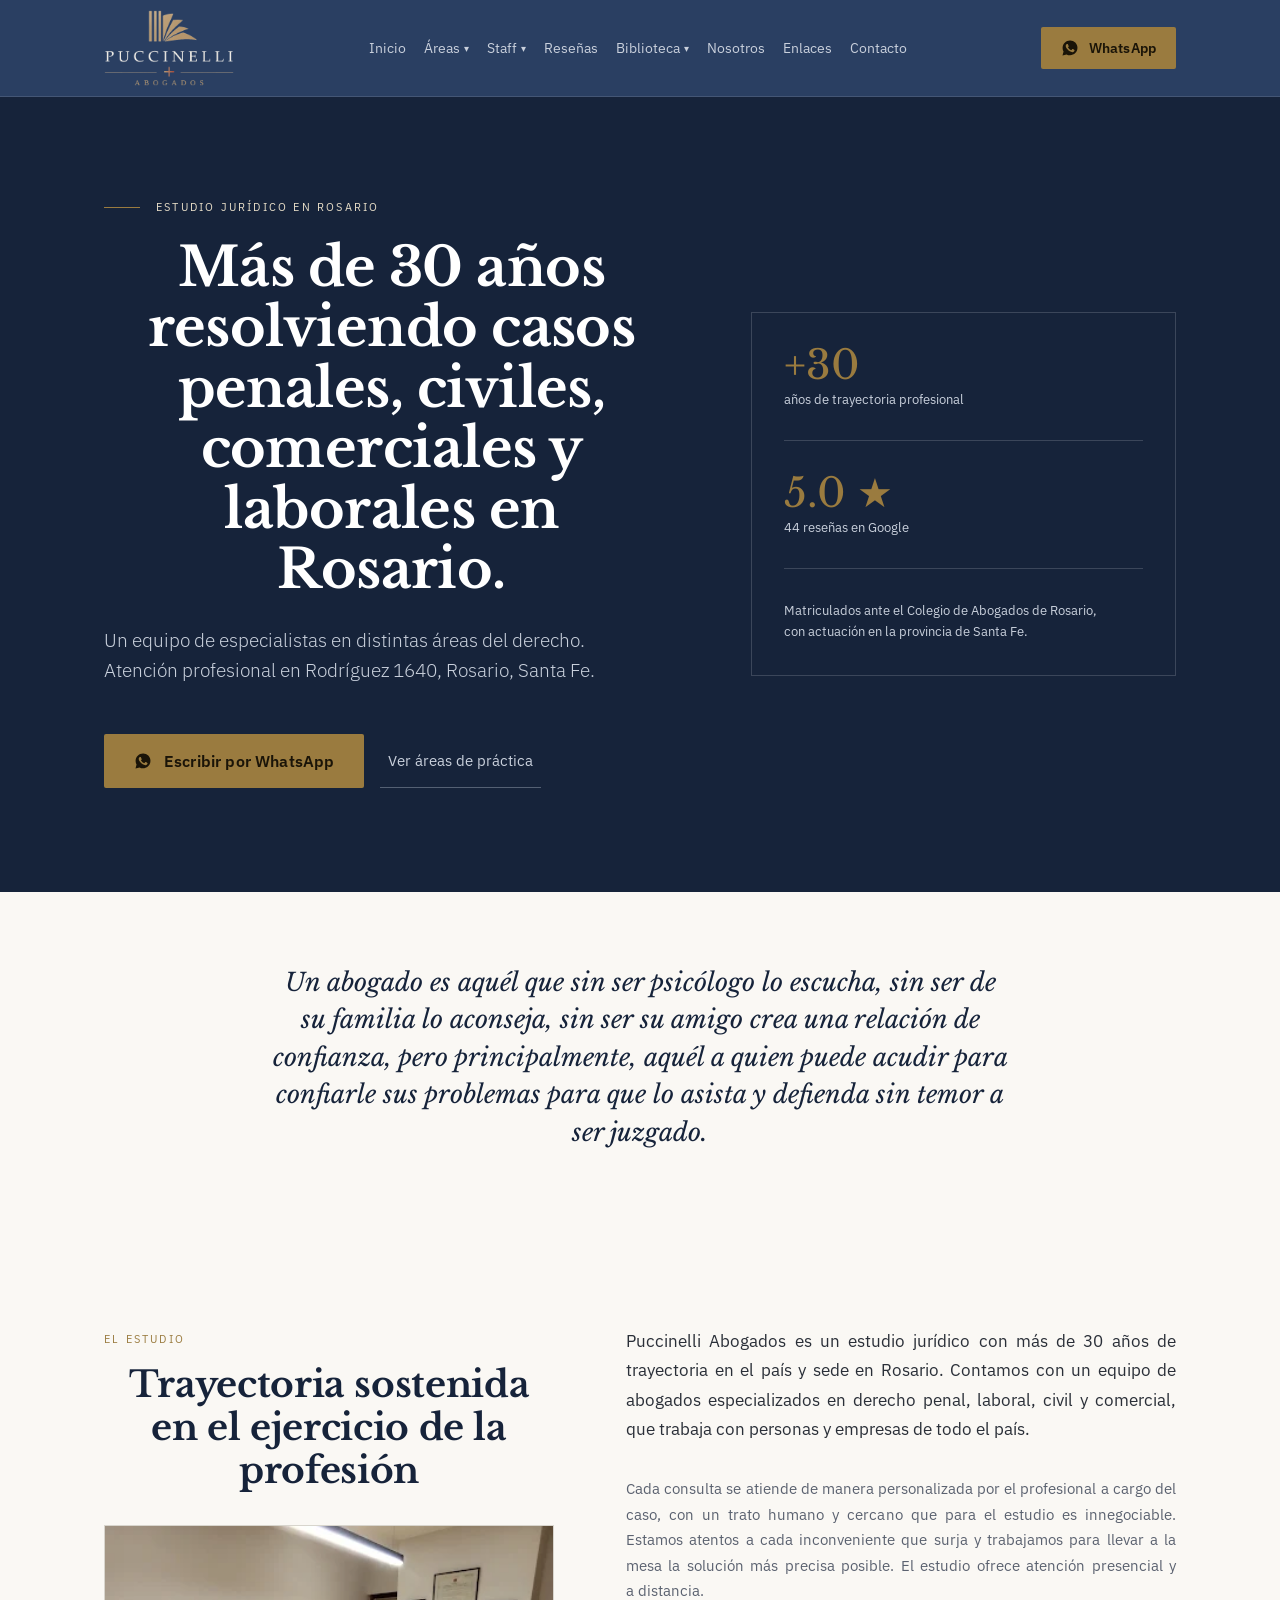
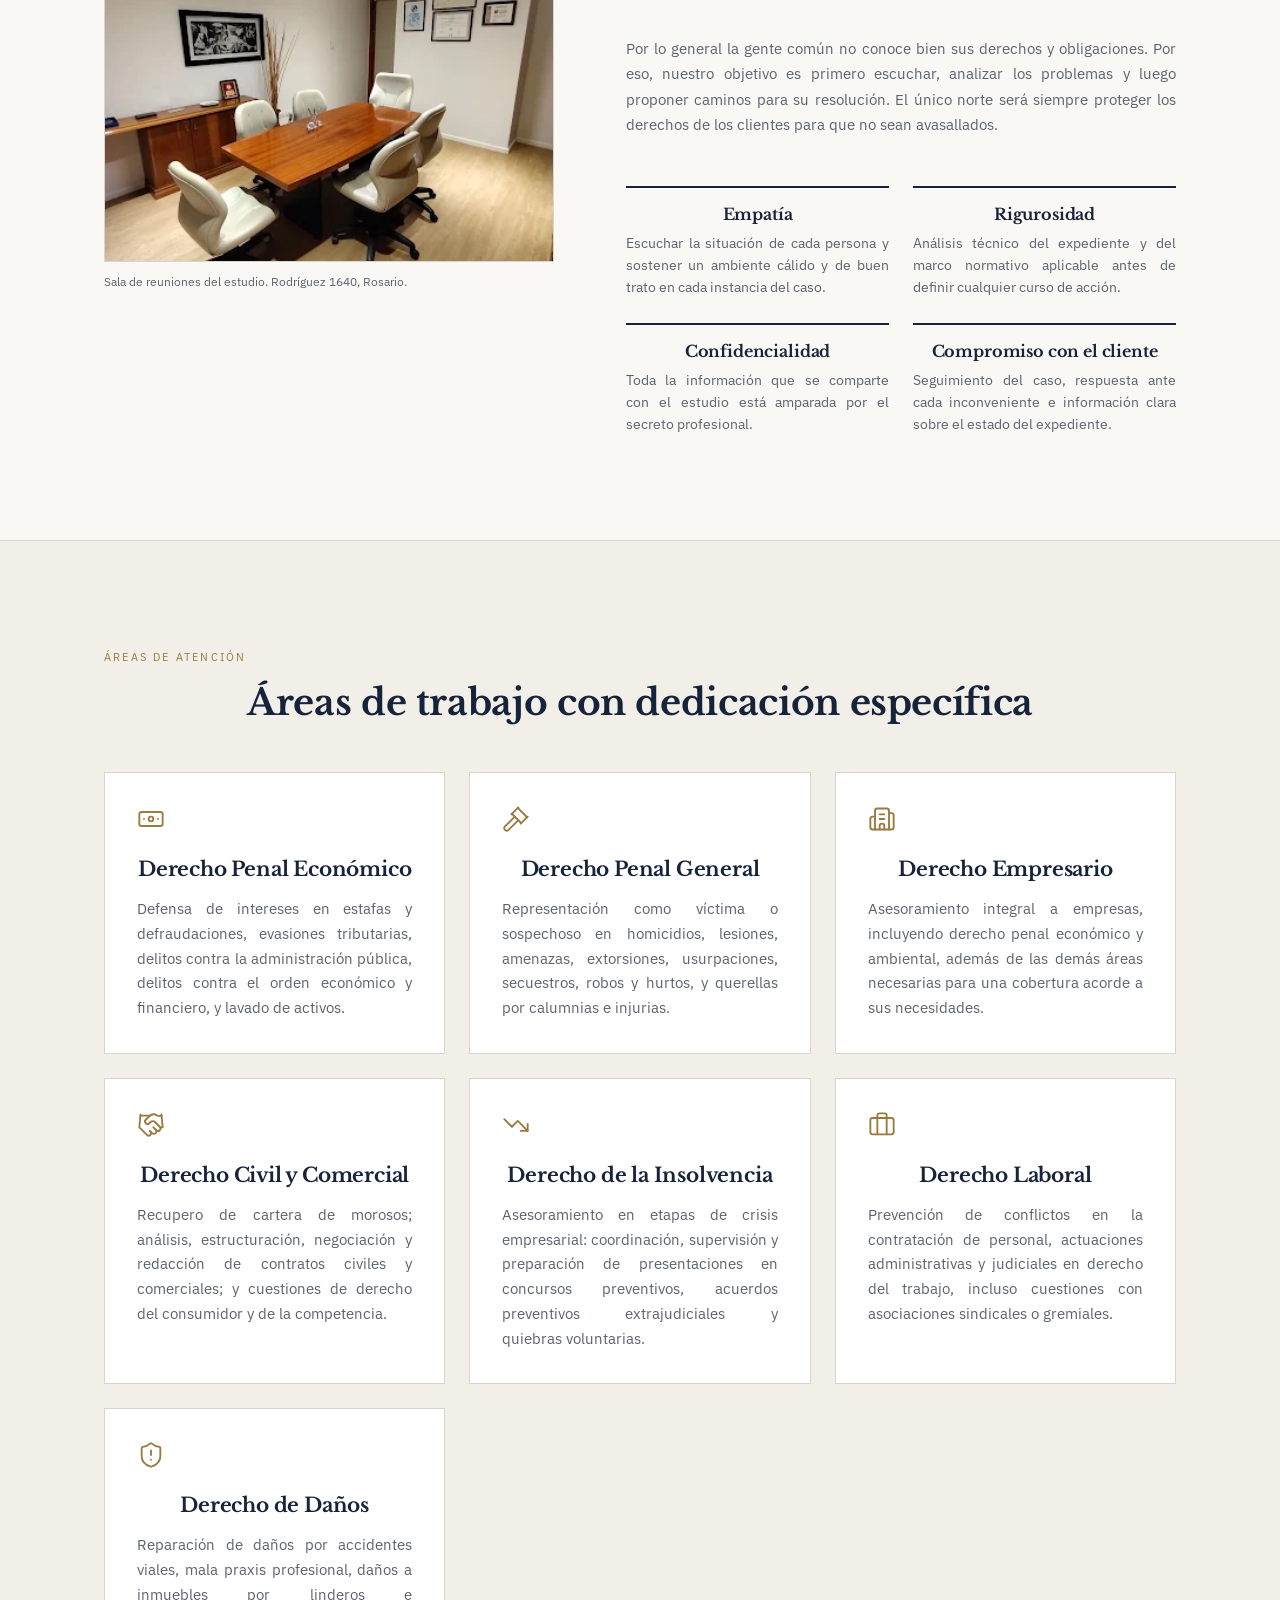
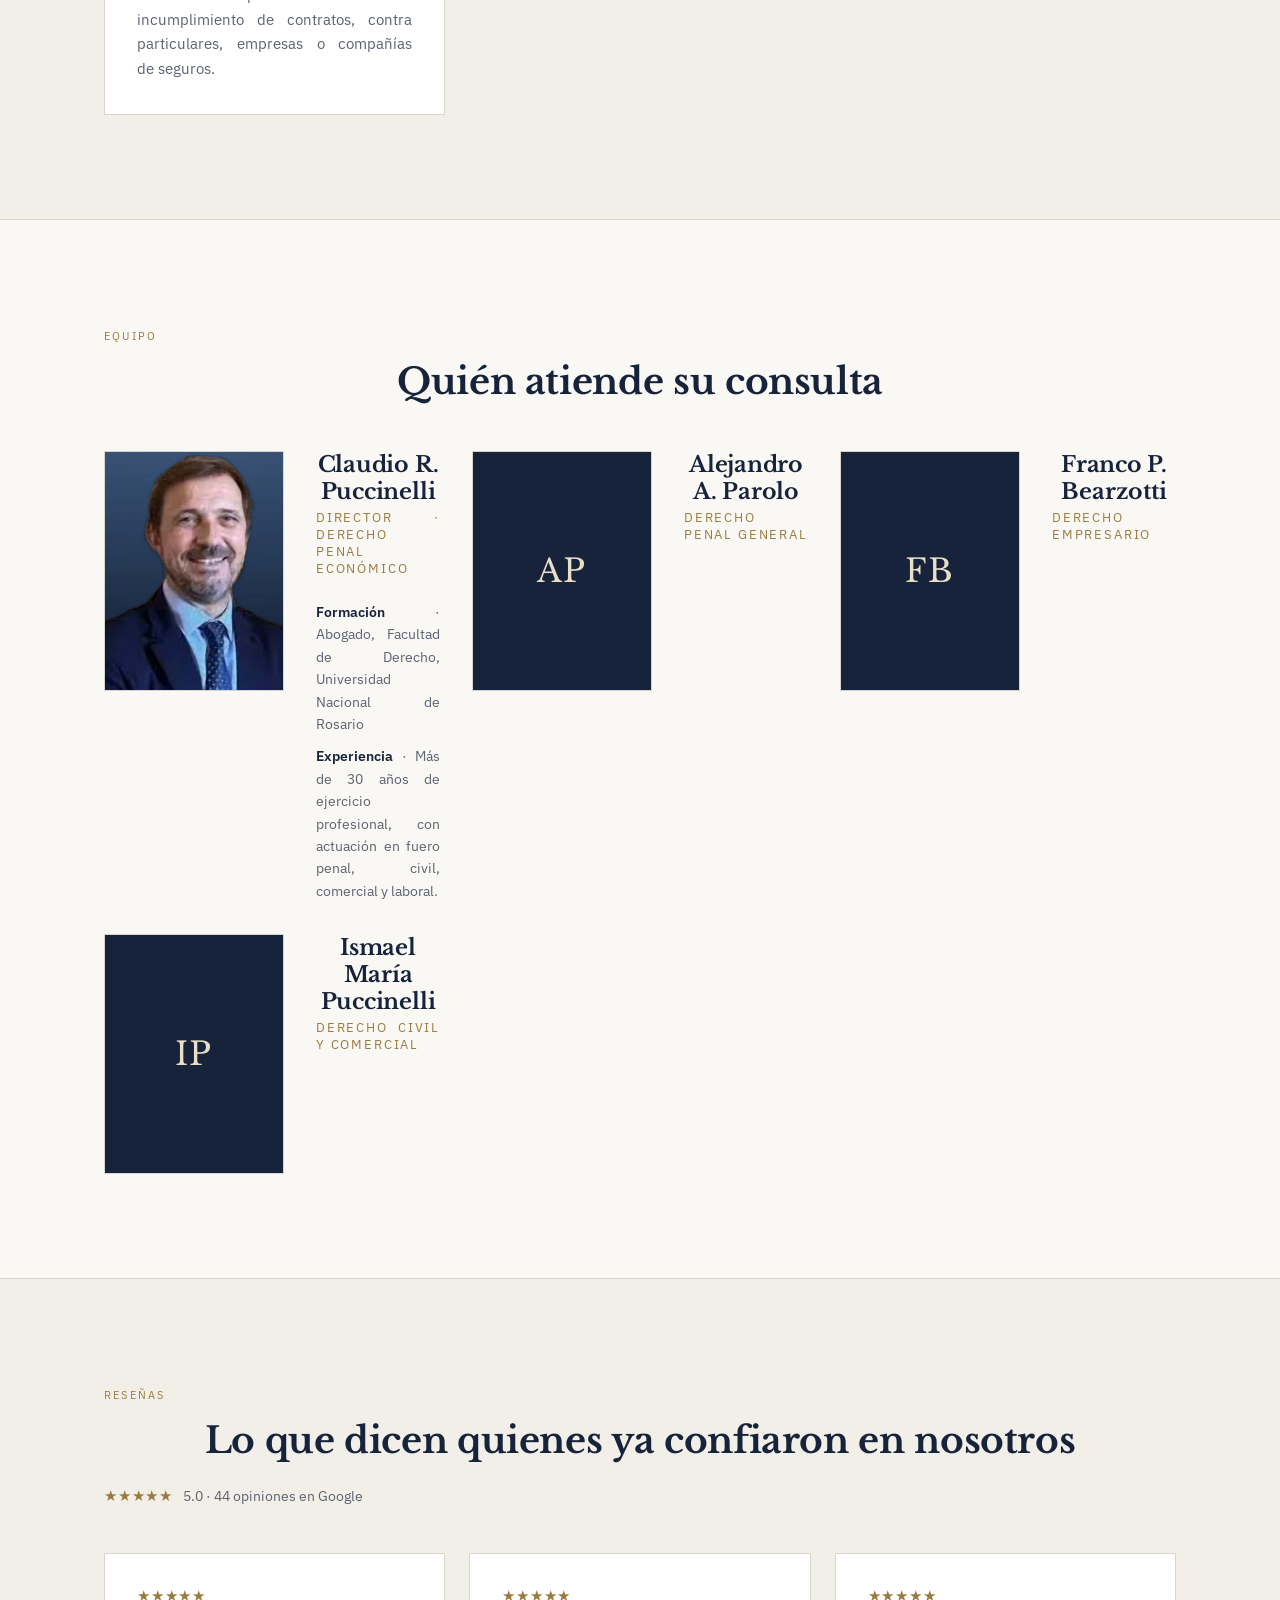
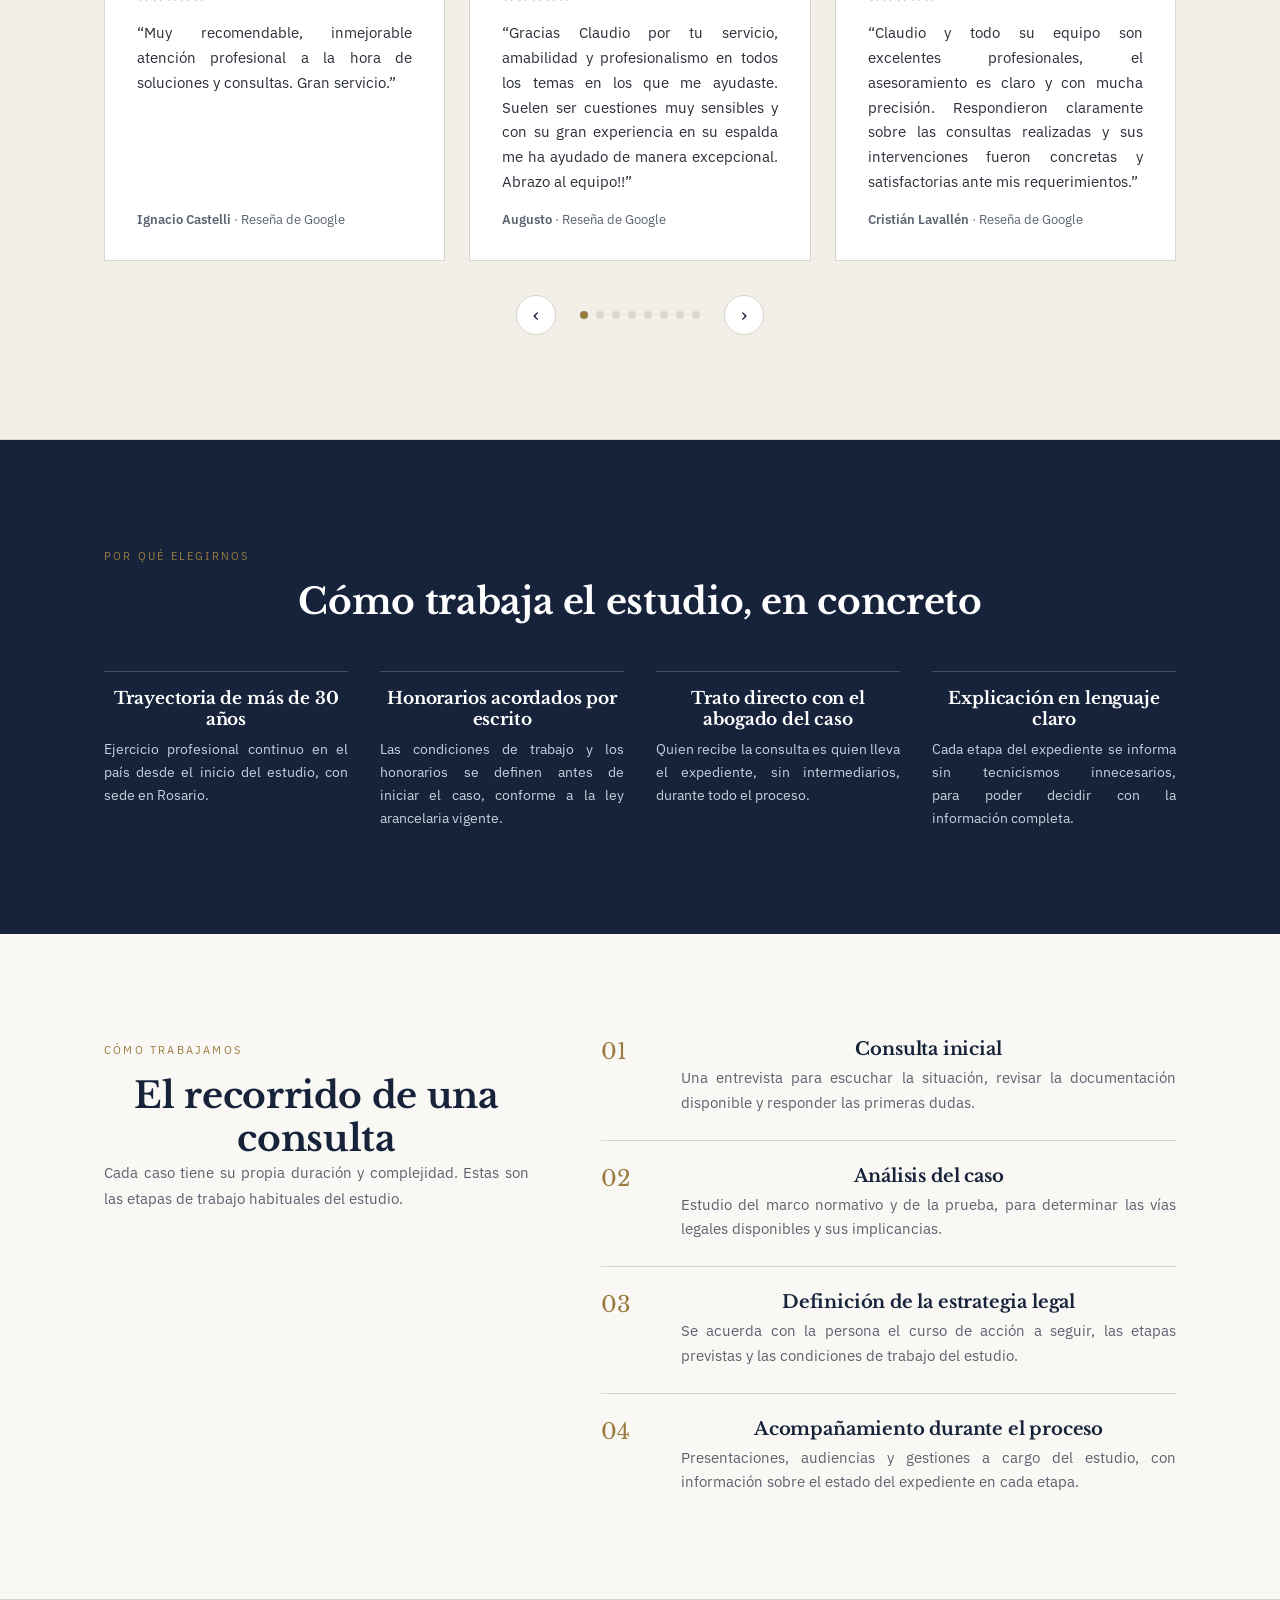
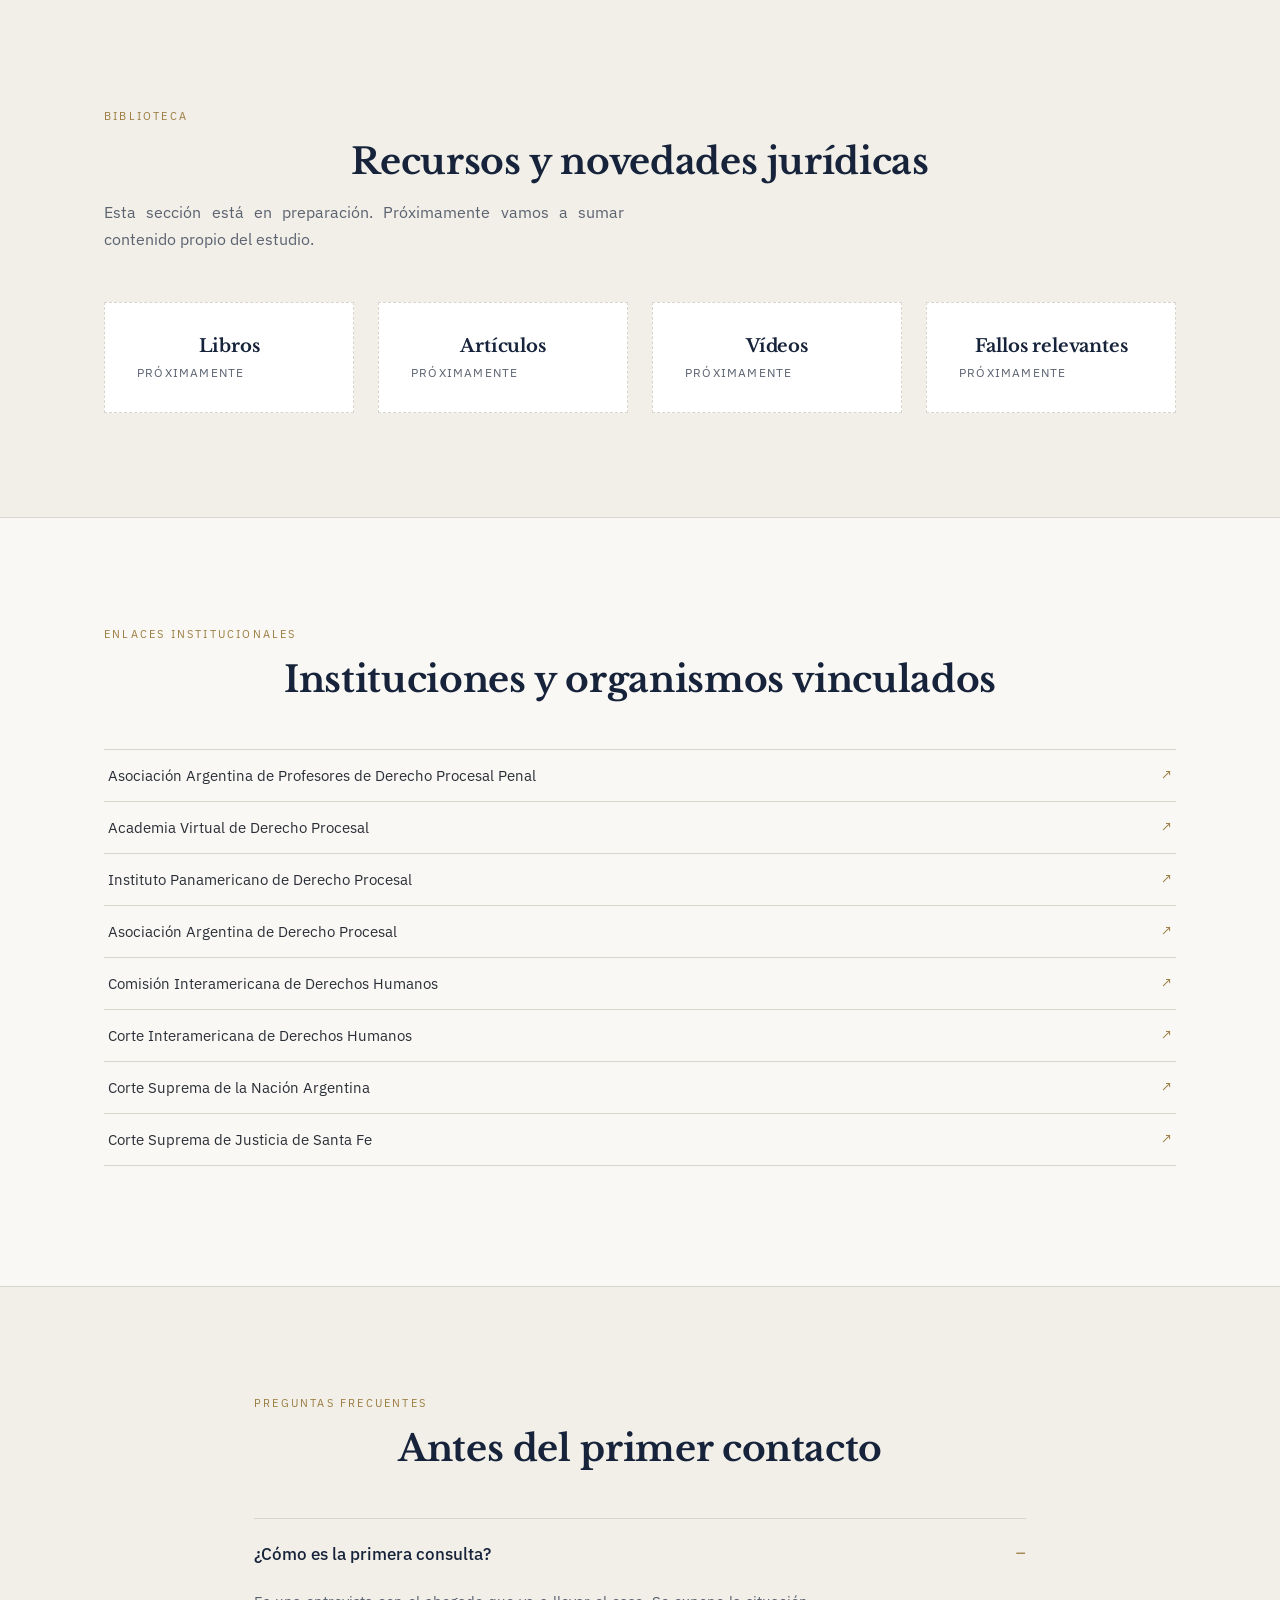
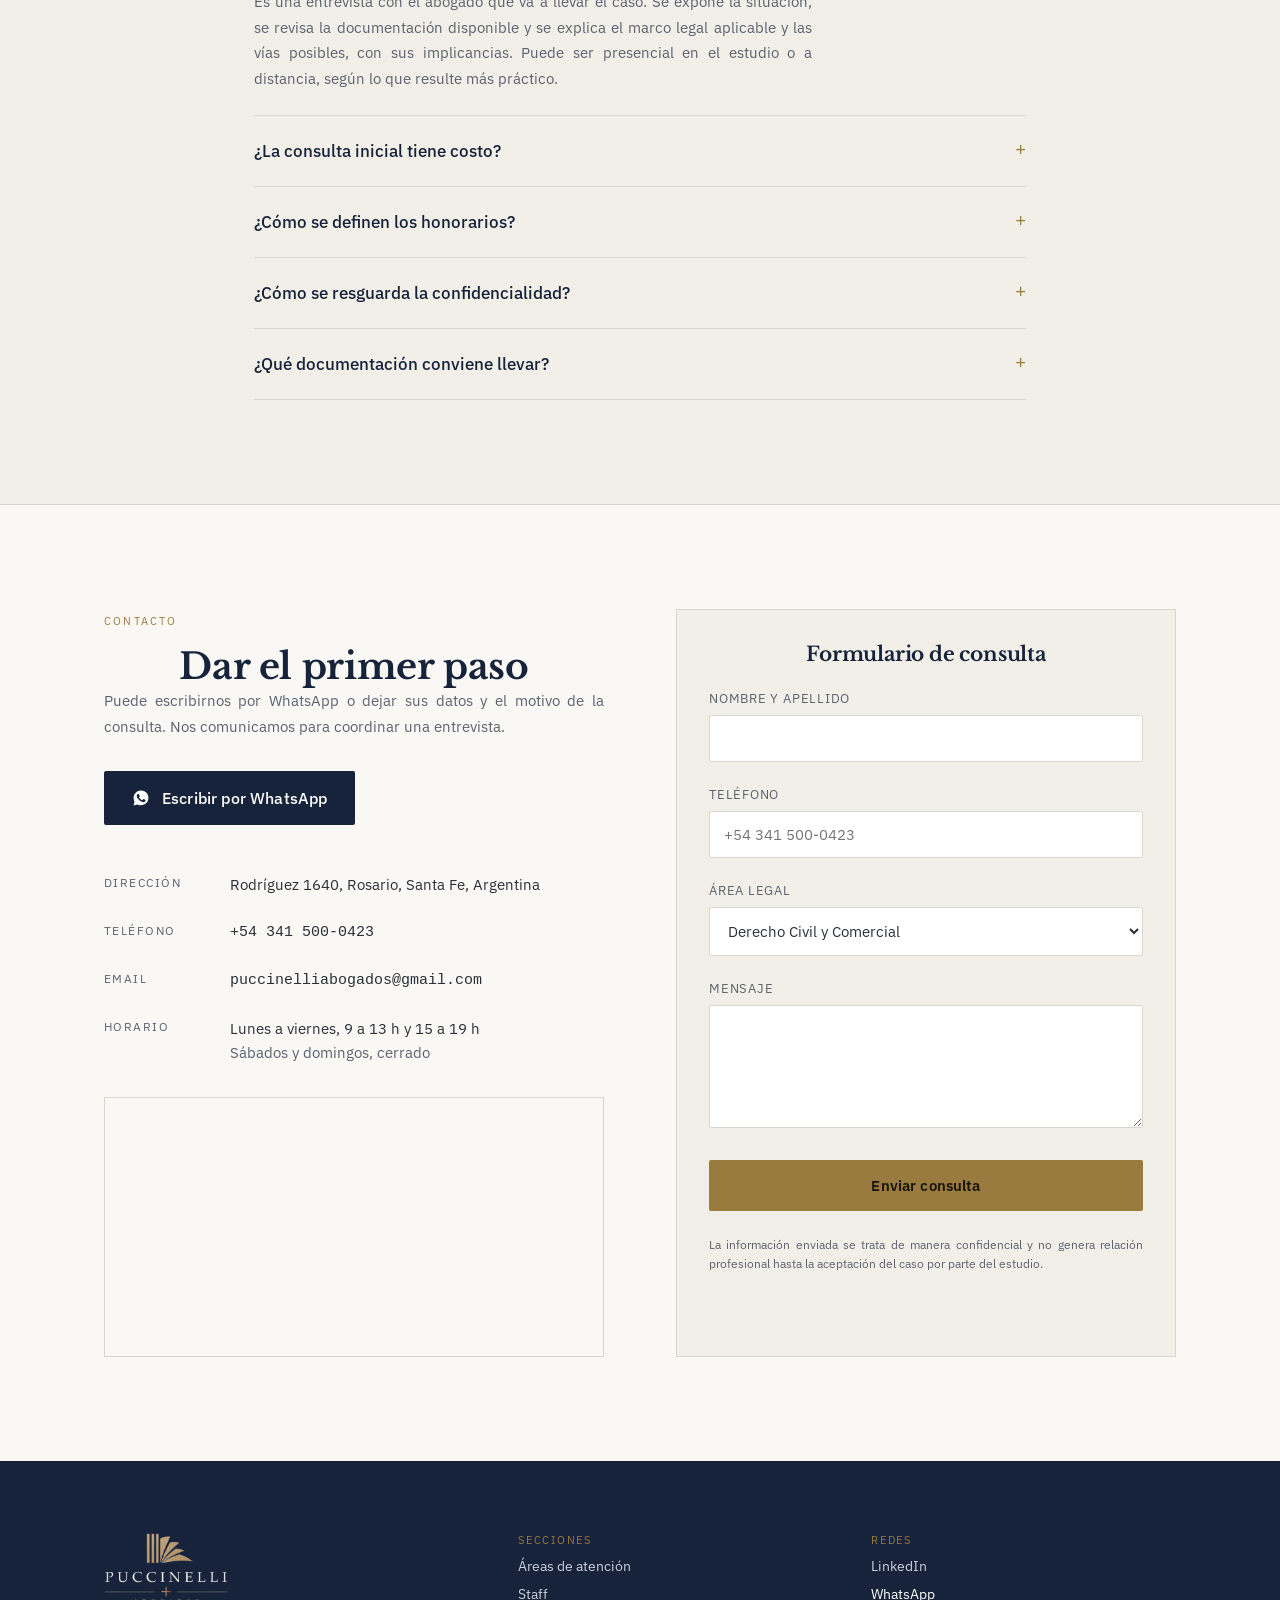
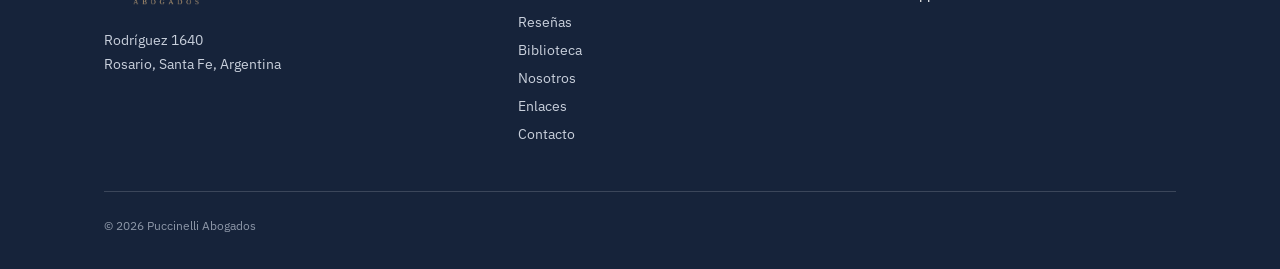
==== index.html @ 405d0c75 "Reestructurar navegación y contenido según brief del estudio Agrega menú desplegable multinivel (Áre" ====
<!DOCTYPE html>
<html lang="es">
<head>
<meta charset="utf-8">
<meta name="viewport" content="width=device-width, initial-scale=1">
<title>Puccinelli Abogados — Estudio jurídico en Rosario</title>
<meta name="description" content="Estudio jurídico en Rosario con más de 30 años de trayectoria. Derecho Penal, Civil y Comercial, Empresario, Insolvencia, Laboral y Daños. Rodríguez 1640, Rosario, Santa Fe.">
<link rel="canonical" href="https://puccinelliabogados.com.ar/">

<meta property="og:type" content="website">
<meta property="og:url" content="https://puccinelliabogados.com.ar/">
<meta property="og:site_name" content="Puccinelli Abogados">
<meta property="og:title" content="Puccinelli Abogados — Estudio jurídico en Rosario">
<meta property="og:description" content="Más de 30 años de trayectoria. Derecho Penal, Civil y Comercial, Empresario, Insolvencia, Laboral y Daños. Rodríguez 1640, Rosario, Santa Fe.">
<meta property="og:image" content="https://puccinelliabogados.com.ar/assets/img/og-image.jpg">
<meta property="og:image:width" content="1200">
<meta property="og:image:height" content="630">
<meta property="og:locale" content="es_AR">

<meta name="twitter:card" content="summary_large_image">
<meta name="twitter:title" content="Puccinelli Abogados — Estudio jurídico en Rosario">
<meta name="twitter:description" content="Más de 30 años de trayectoria. Derecho Penal, Civil y Comercial, Empresario, Insolvencia, Laboral y Daños. Rodríguez 1640, Rosario, Santa Fe.">
<meta name="twitter:image" content="https://puccinelliabogados.com.ar/assets/img/og-image.jpg">

<meta name="theme-color" content="#16233a">

<script type="application/ld+json">
{
  "@context": "https://schema.org",
  "@type": "Attorney",
  "name": "Puccinelli Abogados",
  "image": "https://puccinelliabogados.com.ar/assets/img/estudio-puccinelli.webp",
  "url": "https://puccinelliabogados.com.ar/",
  "telephone": "+543415000423",
  "email": "puccinelliabogados@gmail.com",
  "address": {
    "@type": "PostalAddress",
    "streetAddress": "Rodríguez 1640",
    "addressLocality": "Rosario",
    "addressRegion": "Santa Fe",
    "addressCountry": "AR"
  },
  "areaServed": "Rosario, Santa Fe, Argentina",
  "priceRange": "$$",
  "openingHoursSpecification": {
    "@type": "OpeningHoursSpecification",
    "dayOfWeek": ["Monday", "Tuesday", "Wednesday", "Thursday", "Friday"],
    "opens": "09:00",
    "closes": "19:00"
  },
  "sameAs": [
    "https://www.linkedin.com/company/puccinelli-abogados/"
  ],
  "founder": {
    "@type": "Person",
    "name": "Claudio Puccinelli"
  }
}
</script>
<link rel="icon" href="favicon.ico" sizes="any">
<link rel="icon" type="image/png" sizes="32x32" href="assets/img/favicon-32x32.png">
<link rel="icon" type="image/png" sizes="16x16" href="assets/img/favicon-16x16.png">
<link rel="apple-touch-icon" sizes="180x180" href="assets/img/apple-touch-icon.png">
<link rel="manifest" href="site.webmanifest">
<link rel="preconnect" href="https://fonts.googleapis.com">
<link rel="preconnect" href="https://fonts.gstatic.com" crossorigin>
<link href="https://fonts.googleapis.com/css2?family=Libre+Baskerville:ital,wght@0,400;0,700;1,400&family=IBM+Plex+Sans:wght@300;400;500;600&display=swap" rel="stylesheet">
<link rel="stylesheet" href="assets/css/styles.css?v=20">
</head>
<body>

<header class="site-header">
  <div class="wrap header-inner">
    <a href="#inicio" class="logo">
      <img src="assets/img/logo-dark.png" alt="Puccinelli Abogados" class="logo-img">
    </a>

    <nav class="nav-desktop">
      <a href="#inicio">Inicio</a>

      <div class="nav-item">
        <button type="button" class="nav-toggle" aria-expanded="false" aria-haspopup="true">Áreas <span class="nav-caret" aria-hidden="true">▾</span></button>
        <div class="nav-dropdown">
          <a href="#area-penal-economico">Derecho Penal Económico</a>
          <a href="#area-penal-general">Derecho Penal General</a>
          <a href="#area-empresario">Derecho Empresario</a>
          <a href="#area-civil-comercial">Derecho Civil y Comercial</a>
          <a href="#area-insolvencia">Derecho de la Insolvencia</a>
          <a href="#area-laboral">Derecho Laboral</a>
          <a href="#area-danos">Derecho de Daños</a>
        </div>
      </div>

      <div class="nav-item">
        <button type="button" class="nav-toggle" aria-expanded="false" aria-haspopup="true">Staff <span class="nav-caret" aria-hidden="true">▾</span></button>
        <div class="nav-dropdown">
          <a href="#staff-claudio">Claudio R. Puccinelli</a>
          <a href="#staff-parolo">Alejandro A. Parolo</a>
          <a href="#staff-bearzotti">Franco P. Bearzotti</a>
          <a href="#staff-ismael">Ismael María Puccinelli</a>
        </div>
      </div>

      <a href="#testimonios">Reseñas</a>

      <div class="nav-item">
        <button type="button" class="nav-toggle" aria-expanded="false" aria-haspopup="true">Biblioteca <span class="nav-caret" aria-hidden="true">▾</span></button>
        <div class="nav-dropdown">
          <a href="#biblioteca-libros">Libros</a>
          <a href="#biblioteca-articulos">Artículos</a>
          <a href="#biblioteca-videos">Vídeos</a>
          <a href="#biblioteca-fallos">Fallos relevantes</a>
        </div>
      </div>

      <a href="#nosotros">Nosotros</a>
      <a href="#enlaces">Enlaces</a>
      <a href="#contacto">Contacto</a>
    </nav>

    <div class="header-actions">
      <a href="https://wa.me/5493415000423" target="_blank" rel="noopener" class="btn btn-accent btn-sm">
        <svg class="icon-wa" viewBox="0 0 24 24" fill="currentColor" aria-hidden="true"><path d="M12.04 2C6.58 2 2.13 6.45 2.13 11.91c0 1.75.46 3.39 1.26 4.83L2 22l5.44-1.42a9.87 9.87 0 0 0 4.6 1.15h.01c5.46 0 9.9-4.45 9.9-9.91 0-2.65-1.03-5.14-2.9-7.01A9.82 9.82 0 0 0 12.04 2Zm5.8 14.13c-.24.68-1.4 1.3-1.93 1.38-.5.08-1.12.11-1.8-.11-.42-.13-.96-.31-1.65-.6-2.9-1.25-4.8-4.17-4.94-4.36-.14-.19-1.18-1.57-1.18-3 0-1.42.75-2.12 1.02-2.41.26-.29.58-.36.77-.36.19 0 .39 0 .56.01.18.01.42-.07.66.5.24.58.82 2 .9 2.14.07.14.12.31.02.5-.1.19-.15.31-.29.48-.14.17-.3.37-.43.5-.14.14-.29.29-.13.57.17.29.75 1.24 1.61 2.01 1.11.99 2.04 1.29 2.33 1.44.29.14.46.12.63-.07.17-.19.72-.84.91-1.13.19-.29.38-.24.63-.14.26.1 1.63.77 1.91.91.29.14.48.21.55.33.07.12.07.68-.17 1.36Z"/></svg>
        WhatsApp
      </a>
      <button class="menu-toggle" id="menuToggle" aria-label="Abrir menú" aria-expanded="false">
        <span></span><span></span><span></span>
      </button>
    </div>
  </div>

  <nav class="nav-mobile" id="navMobile">
    <a href="#inicio">Inicio</a>

    <div class="nav-item">
      <button type="button" class="nav-toggle" aria-expanded="false" aria-haspopup="true">Áreas <span class="nav-caret" aria-hidden="true">▾</span></button>
      <div class="nav-dropdown">
        <a href="#area-penal-economico">Derecho Penal Económico</a>
        <a href="#area-penal-general">Derecho Penal General</a>
        <a href="#area-empresario">Derecho Empresario</a>
        <a href="#area-civil-comercial">Derecho Civil y Comercial</a>
        <a href="#area-insolvencia">Derecho de la Insolvencia</a>
        <a href="#area-laboral">Derecho Laboral</a>
        <a href="#area-danos">Derecho de Daños</a>
      </div>
    </div>

    <div class="nav-item">
      <button type="button" class="nav-toggle" aria-expanded="false" aria-haspopup="true">Staff <span class="nav-caret" aria-hidden="true">▾</span></button>
      <div class="nav-dropdown">
        <a href="#staff-claudio">Claudio R. Puccinelli</a>
        <a href="#staff-parolo">Alejandro A. Parolo</a>
        <a href="#staff-bearzotti">Franco P. Bearzotti</a>
        <a href="#staff-ismael">Ismael María Puccinelli</a>
      </div>
    </div>

    <a href="#testimonios">Reseñas</a>

    <div class="nav-item">
      <button type="button" class="nav-toggle" aria-expanded="false" aria-haspopup="true">Biblioteca <span class="nav-caret" aria-hidden="true">▾</span></button>
      <div class="nav-dropdown">
        <a href="#biblioteca-libros">Libros</a>
        <a href="#biblioteca-articulos">Artículos</a>
        <a href="#biblioteca-videos">Vídeos</a>
        <a href="#biblioteca-fallos">Fallos relevantes</a>
      </div>
    </div>

    <a href="#nosotros">Nosotros</a>
    <a href="#enlaces">Enlaces</a>
    <a href="#contacto">Contacto</a>
  </nav>
</header>

<section id="inicio" class="hero">
  <div class="wrap hero-grid">
    <div>
      <div class="eyebrow">
        <span class="rule-short"></span>
        <span class="eyebrow-text">Estudio jurídico en Rosario</span>
      </div>
      <h1 class="hero-title">Más de 30 años resolviendo casos penales, civiles, comerciales y laborales en Rosario.</h1>
      <p class="hero-sub">Un equipo de especialistas en distintas áreas del derecho.<br>Atención profesional en Rodríguez 1640, Rosario, Santa Fe.</p>
      <div class="hero-cta">
        <a href="https://wa.me/5493415000423" target="_blank" rel="noopener" class="btn btn-accent">
          <svg class="icon-wa" viewBox="0 0 24 24" fill="currentColor" aria-hidden="true"><path d="M12.04 2C6.58 2 2.13 6.45 2.13 11.91c0 1.75.46 3.39 1.26 4.83L2 22l5.44-1.42a9.87 9.87 0 0 0 4.6 1.15h.01c5.46 0 9.9-4.45 9.9-9.91 0-2.65-1.03-5.14-2.9-7.01A9.82 9.82 0 0 0 12.04 2Zm5.8 14.13c-.24.68-1.4 1.3-1.93 1.38-.5.08-1.12.11-1.8-.11-.42-.13-.96-.31-1.65-.6-2.9-1.25-4.8-4.17-4.94-4.36-.14-.19-1.18-1.57-1.18-3 0-1.42.75-2.12 1.02-2.41.26-.29.58-.36.77-.36.19 0 .39 0 .56.01.18.01.42-.07.66.5.24.58.82 2 .9 2.14.07.14.12.31.02.5-.1.19-.15.31-.29.48-.14.17-.3.37-.43.5-.14.14-.29.29-.13.57.17.29.75 1.24 1.61 2.01 1.11.99 2.04 1.29 2.33 1.44.29.14.46.12.63-.07.17-.19.72-.84.91-1.13.19-.29.38-.24.63-.14.26.1 1.63.77 1.91.91.29.14.48.21.55.33.07.12.07.68-.17 1.36Z"/></svg>
          Escribir por WhatsApp
        </a>
        <a href="#areas" class="link-underline">Ver áreas de práctica</a>
      </div>
    </div>

    <div class="hero-card">
      <div class="hero-stat">
        <div class="stat-num">+30</div>
        <div class="stat-label">años de trayectoria profesional</div>
      </div>
      <div class="hero-divider"></div>
      <div class="hero-stat">
        <a href="https://www.google.com/maps/search/?api=1&query=Estudio%20Jur%C3%ADdico%20Puccinelli%20Abogados%20Rosario" target="_blank" rel="noopener" class="stat-link">
          <div class="stat-num">5.0 ★</div>
          <div class="stat-label">44 reseñas en Google</div>
        </a>
      </div>
      <div class="hero-divider"></div>
      <div class="hero-note">Matriculados ante el Colegio de Abogados de Rosario,<br>con actuación en la provincia de Santa Fe.</div>
    </div>
  </div>
</section>

<section class="section quote-section">
  <div class="wrap">
    <blockquote class="home-quote">Un abogado es aquél que sin ser psicólogo lo escucha, sin ser de su familia lo aconseja, sin ser su amigo crea una relación de confianza, pero principalmente, aquél a quien puede acudir para confiarle sus problemas para que lo asista y defienda sin temor a ser juzgado.</blockquote>
  </div>
</section>

<section id="nosotros" class="section">
  <div class="wrap nosotros-grid">
    <div>
      <span class="kicker">El estudio</span>
      <h2 class="h2">Trayectoria sostenida en el ejercicio de la profesión</h2>
      <img src="assets/img/estudio-puccinelli.webp" alt="Sala de reuniones del estudio en Rodríguez 1640, Rosario" class="nosotros-img">
      <p class="img-caption">Sala de reuniones del estudio. Rodríguez 1640, Rosario.</p>
    </div>
    <div class="nosotros-copy">
      <p class="lead">Puccinelli Abogados es un estudio jurídico con más de 30 años de trayectoria en el país y sede en Rosario. Contamos con un equipo de abogados especializados en derecho penal, laboral, civil y comercial, que trabaja con personas y empresas de todo el país.</p>
      <p class="body-soft">Cada consulta se atiende de manera personalizada por el profesional a cargo del caso, con un trato humano y cercano que para el estudio es innegociable. Estamos atentos a cada inconveniente que surja y trabajamos para llevar a la mesa la solución más precisa posible. El estudio ofrece atención presencial y a distancia.</p>
      <p class="body-soft">Por lo general la gente común no conoce bien sus derechos y obligaciones. Por eso, nuestro objetivo es primero escuchar, analizar los problemas y luego proponer caminos para su resolución. El único norte será siempre proteger los derechos de los clientes para que no sean avasallados.</p>
      <div class="values-grid">
        <div class="value">
          <h3>Empatía</h3>
          <p>Escuchar la situación de cada persona y sostener un ambiente cálido y de buen trato en cada instancia del caso.</p>
        </div>
        <div class="value">
          <h3>Rigurosidad</h3>
          <p>Análisis técnico del expediente y del marco normativo aplicable antes de definir cualquier curso de acción.</p>
        </div>
        <div class="value">
          <h3>Confidencialidad</h3>
          <p>Toda la información que se comparte con el estudio está amparada por el secreto profesional.</p>
        </div>
        <div class="value">
          <h3>Compromiso con el cliente</h3>
          <p>Seguimiento del caso, respuesta ante cada inconveniente e información clara sobre el estado del expediente.</p>
        </div>
      </div>
    </div>
  </div>
</section>

<section id="areas" class="section section-alt">
  <div class="wrap">
    <span class="kicker">Áreas de atención</span>
    <h2 class="h2 h2-narrow">Áreas de trabajo con dedicación específica</h2>
    <div class="areas-grid">
      <article class="area-card" id="area-penal-economico">
        <svg class="area-icon" viewBox="0 0 24 24" fill="none" stroke="currentColor" stroke-width="1.6" stroke-linecap="round" stroke-linejoin="round" aria-hidden="true"><rect width="20" height="12" x="2" y="6" rx="2" /><circle cx="12" cy="12" r="2" /><path d="M6 12h.01M18 12h.01" /></svg>
        <h3>Derecho Penal Económico</h3>
        <p>Defensa de intereses en estafas y defraudaciones, evasiones tributarias, delitos contra la administración pública, delitos contra el orden económico y financiero, y lavado de activos.</p>
      </article>
      <article class="area-card" id="area-penal-general">
        <svg class="area-icon" viewBox="0 0 24 24" fill="none" stroke="currentColor" stroke-width="1.6" stroke-linecap="round" stroke-linejoin="round" aria-hidden="true"><path d="m14 13-8.381 8.38a1 1 0 0 1-3.001-3l8.384-8.381" /><path d="m16 16 6-6" /><path d="m21.5 10.5-8-8" /><path d="m8 8 6-6" /><path d="m8.5 7.5 8 8" /></svg>
        <h3>Derecho Penal General</h3>
        <p>Representación como víctima o sospechoso en homicidios, lesiones, amenazas, extorsiones, usurpaciones, secuestros, robos y hurtos, y querellas por calumnias e injurias.</p>
      </article>
      <article class="area-card" id="area-empresario">
        <svg class="area-icon" viewBox="0 0 24 24" fill="none" stroke="currentColor" stroke-width="1.6" stroke-linecap="round" stroke-linejoin="round" aria-hidden="true"><path d="M10 12h4" /><path d="M10 8h4" /><path d="M14 21v-3a2 2 0 0 0-4 0v3" /><path d="M6 10H4a2 2 0 0 0-2 2v7a2 2 0 0 0 2 2h16a2 2 0 0 0 2-2V9a2 2 0 0 0-2-2h-2" /><path d="M6 21V5a2 2 0 0 1 2-2h8a2 2 0 0 1 2 2v16" /></svg>
        <h3>Derecho Empresario</h3>
        <p>Asesoramiento integral a empresas, incluyendo derecho penal económico y ambiental, además de las demás áreas necesarias para una cobertura acorde a sus necesidades.</p>
      </article>
      <article class="area-card" id="area-civil-comercial">
        <svg class="area-icon" viewBox="0 0 24 24" fill="none" stroke="currentColor" stroke-width="1.6" stroke-linecap="round" stroke-linejoin="round" aria-hidden="true"><path d="m11 17 2 2a1 1 0 1 0 3-3" /><path d="m14 14 2.5 2.5a1 1 0 1 0 3-3l-3.88-3.88a3 3 0 0 0-4.24 0l-.88.88a1 1 0 1 1-3-3l2.81-2.81a5.79 5.79 0 0 1 7.06-.87l.47.28a2 2 0 0 0 1.42.25L21 4" /><path d="m21 3 1 11h-2" /><path d="M3 3 2 14l6.5 6.5a1 1 0 1 0 3-3" /><path d="M3 4h8" /></svg>
        <h3>Derecho Civil y Comercial</h3>
        <p>Recupero de cartera de morosos; análisis, estructuración, negociación y redacción de contratos civiles y comerciales; y cuestiones de derecho del consumidor y de la competencia.</p>
      </article>
      <article class="area-card" id="area-insolvencia">
        <svg class="area-icon" viewBox="0 0 24 24" fill="none" stroke="currentColor" stroke-width="1.6" stroke-linecap="round" stroke-linejoin="round" aria-hidden="true"><path d="M16 17h6v-6" /><path d="m22 17-8.5-8.5-5 5L2 7" /></svg>
        <h3>Derecho de la Insolvencia</h3>
        <p>Asesoramiento en etapas de crisis empresarial: coordinación, supervisión y preparación de presentaciones en concursos preventivos, acuerdos preventivos extrajudiciales y quiebras voluntarias.</p>
      </article>
      <article class="area-card" id="area-laboral">
        <svg class="area-icon" viewBox="0 0 24 24" fill="none" stroke="currentColor" stroke-width="1.6" stroke-linecap="round" stroke-linejoin="round" aria-hidden="true"><path d="M16 20V4a2 2 0 0 0-2-2h-4a2 2 0 0 0-2 2v16" /><rect width="20" height="14" x="2" y="6" rx="2" /></svg>
        <h3>Derecho Laboral</h3>
        <p>Prevención de conflictos en la contratación de personal, actuaciones administrativas y judiciales en derecho del trabajo, incluso cuestiones con asociaciones sindicales o gremiales.</p>
      </article>
      <article class="area-card" id="area-danos">
        <svg class="area-icon" viewBox="0 0 24 24" fill="none" stroke="currentColor" stroke-width="1.6" stroke-linecap="round" stroke-linejoin="round" aria-hidden="true"><path d="M20 13c0 5-3.5 7.5-7.66 8.95a1 1 0 0 1-.67-.01C7.5 20.5 4 18 4 13V6a1 1 0 0 1 1-1c2 0 4.5-1.2 6.24-2.72a1.17 1.17 0 0 1 1.52 0C14.51 3.81 17 5 19 5a1 1 0 0 1 1 1z" /><path d="M12 8v4" /><path d="M12 16h.01" /></svg>
        <h3>Derecho de Daños</h3>
        <p>Reparación de daños por accidentes viales, mala praxis profesional, daños a inmuebles por linderos e incumplimiento de contratos, contra particulares, empresas o compañías de seguros.</p>
      </article>
    </div>
  </div>
</section>

<section id="equipo" class="section">
  <div class="wrap">
    <span class="kicker">Equipo</span>
    <h2 class="h2">Quién atiende su consulta</h2>

    <div class="team-grid">
      <article class="team-member" id="staff-claudio">
        <img src="assets/img/claudio-puccinelli.webp" alt="Claudio R. Puccinelli, director del estudio" class="team-photo">
        <div>
          <h3>Claudio R. Puccinelli</h3>
          <p class="team-role">Director · Derecho Penal Económico</p>
          <div class="team-details">
            <div><strong>Formación</strong> · Abogado, Facultad de Derecho, Universidad Nacional de Rosario</div>
            <div><strong>Experiencia</strong> · Más de 30 años de ejercicio profesional, con actuación en fuero penal, civil, comercial y laboral.</div>
          </div>
        </div>
      </article>
      <article class="team-member" id="staff-parolo">
        <div class="team-avatar" aria-hidden="true">AP</div>
        <div>
          <h3>Alejandro A. Parolo</h3>
          <p class="team-role">Derecho Penal General</p>
        </div>
      </article>
      <article class="team-member" id="staff-bearzotti">
        <div class="team-avatar" aria-hidden="true">FB</div>
        <div>
          <h3>Franco P. Bearzotti</h3>
          <p class="team-role">Derecho Empresario</p>
        </div>
      </article>
      <article class="team-member" id="staff-ismael">
        <div class="team-avatar" aria-hidden="true">IP</div>
        <div>
          <h3>Ismael María Puccinelli</h3>
          <p class="team-role">Derecho Civil y Comercial</p>
        </div>
      </article>
    </div>
  </div>
</section>

<section id="testimonios" class="section section-alt">
  <div class="wrap">
    <span class="kicker">Reseñas</span>
    <h2 class="h2">Lo que dicen quienes ya confiaron en nosotros</h2>
    <a class="rating-badge" href="https://www.google.com/maps/search/?api=1&query=Estudio%20Jur%C3%ADdico%20Puccinelli%20Abogados%20Rosario" target="_blank" rel="noopener">
      <span class="rating-stars" aria-hidden="true">★★★★★</span>
      <span>5.0 · 44 opiniones en Google</span>
    </a>
    <div class="testimonios-carousel-wrap">
      <div class="testimonios-track" id="testimoniosTrack">
        <article class="testimonio-card">
          <span class="rating-stars" aria-hidden="true">★★★★★</span>
          <p class="testimonio-quote">“Muy recomendable, inmejorable atención profesional a la hora de soluciones y consultas. Gran servicio.”</p>
          <p class="testimonio-author">Ignacio Castelli <span class="testimonio-source">· Reseña de Google</span></p>
        </article>
        <article class="testimonio-card">
          <span class="rating-stars" aria-hidden="true">★★★★★</span>
          <p class="testimonio-quote">“Gracias Claudio por tu servicio, amabilidad y profesionalismo en todos los temas en los que me ayudaste. Suelen ser cuestiones muy sensibles y con su gran experiencia en su espalda me ha ayudado de manera excepcional. Abrazo al equipo!!”</p>
          <p class="testimonio-author">Augusto <span class="testimonio-source">· Reseña de Google</span></p>
        </article>
        <article class="testimonio-card">
          <span class="rating-stars" aria-hidden="true">★★★★★</span>
          <p class="testimonio-quote">“Claudio y todo su equipo son excelentes profesionales, el asesoramiento es claro y con mucha precisión. Respondieron claramente sobre las consultas realizadas y sus intervenciones fueron concretas y satisfactorias ante mis requerimientos.”</p>
          <p class="testimonio-author">Cristián Lavallén <span class="testimonio-source">· Reseña de Google</span></p>
        </article>
        <article class="testimonio-card">
          <span class="rating-stars" aria-hidden="true">★★★★★</span>
          <p class="testimonio-quote">“Son prácticos. Eficientes y expeditivos. Te dan las opciones y cuáles son las alternativas más viables. Muy buen servicio y atención.”</p>
          <p class="testimonio-author">Victor Omar Charitonov <span class="testimonio-source">· Reseña de Google</span></p>
        </article>
        <article class="testimonio-card">
          <span class="rating-stars" aria-hidden="true">★★★★★</span>
          <p class="testimonio-quote">“Excelentes profesionales y mejores personas! Estoy muy contento con el asesoramiento brindado por Claudio.”</p>
          <p class="testimonio-author">Andrés Genera <span class="testimonio-source">· Reseña de Google</span></p>
        </article>
        <article class="testimonio-card">
          <span class="rating-stars" aria-hidden="true">★★★★★</span>
          <p class="testimonio-quote">“Excelente atención y asesoramiento. Grupo de profesionales muy recomendable.”</p>
          <p class="testimonio-author">Pablo Andrés <span class="testimonio-source">· Reseña de Google</span></p>
        </article>
        <article class="testimonio-card">
          <span class="rating-stars" aria-hidden="true">★★★★★</span>
          <p class="testimonio-quote">“Excelente atención, profesionalismo y honestidad.”</p>
          <p class="testimonio-author">Sonia Diaz <span class="testimonio-source">· Reseña de Google</span></p>
        </article>
        <article class="testimonio-card">
          <span class="rating-stars" aria-hidden="true">★★★★★</span>
          <p class="testimonio-quote">“Impecable, me resolvió un asunto que me aquejaba en forma rápida y dinámica. Muy buen profesional.”</p>
          <p class="testimonio-author">Victoria Ortega <span class="testimonio-source">· Reseña de Google</span></p>
        </article>
        <article class="testimonio-card">
          <span class="rating-stars" aria-hidden="true">★★★★★</span>
          <p class="testimonio-quote">“Excelente atención y predisposición por parte de los empleados. Da gusto recurrir a profesionales con tanto conocimiento como Claudio!!”</p>
          <p class="testimonio-author">Miranda Micheletti <span class="testimonio-source">· Reseña de Google</span></p>
        </article>
        <article class="testimonio-card">
          <span class="rating-stars" aria-hidden="true">★★★★★</span>
          <p class="testimonio-quote">“Excelente profesional. La mejor atención. Acompaña un staff impecable. Lo recomiendo.”</p>
          <p class="testimonio-author">Fabiana Fernandez <span class="testimonio-source">· Reseña de Google</span></p>
        </article>
      </div>
      <div class="carousel-controls">
        <button type="button" class="carousel-arrow" id="testimoniosPrev" aria-label="Reseña anterior">‹</button>
        <div class="carousel-dots" id="testimoniosDots"></div>
        <button type="button" class="carousel-arrow" id="testimoniosNext" aria-label="Reseña siguiente">›</button>
      </div>
    </div>
  </div>
</section>

<section class="section section-dark">
  <div class="wrap">
    <span class="kicker">Por qué elegirnos</span>
    <h2 class="h2 h2-narrow">Cómo trabaja el estudio, en concreto</h2>
    <div class="why-grid">
      <div class="why-item">
        <h3>Trayectoria de más de 30 años</h3>
        <p>Ejercicio profesional continuo en el país desde el inicio del estudio, con sede en Rosario.</p>
      </div>
      <div class="why-item">
        <h3>Honorarios acordados por escrito</h3>
        <p>Las condiciones de trabajo y los honorarios se definen antes de iniciar el caso, conforme a la ley arancelaria vigente.</p>
      </div>
      <div class="why-item">
        <h3>Trato directo con el abogado del caso</h3>
        <p>Quien recibe la consulta es quien lleva el expediente, sin intermediarios, durante todo el proceso.</p>
      </div>
      <div class="why-item">
        <h3>Explicación en lenguaje claro</h3>
        <p>Cada etapa del expediente se informa sin tecnicismos innecesarios, para poder decidir con la información completa.</p>
      </div>
    </div>
  </div>
</section>

<section class="section">
  <div class="wrap proceso-grid">
    <div>
      <span class="kicker">Cómo trabajamos</span>
      <h2 class="h2">El recorrido de una consulta</h2>
      <p class="body-soft">Cada caso tiene su propia duración y complejidad. Estas son las etapas de trabajo habituales del estudio.</p>
    </div>
    <ol class="proceso-list">
      <li>
        <span class="proceso-num">01</span>
        <div><h3>Consulta inicial</h3><p>Una entrevista para escuchar la situación, revisar la documentación disponible y responder las primeras dudas.</p></div>
      </li>
      <li>
        <span class="proceso-num">02</span>
        <div><h3>Análisis del caso</h3><p>Estudio del marco normativo y de la prueba, para determinar las vías legales disponibles y sus implicancias.</p></div>
      </li>
      <li>
        <span class="proceso-num">03</span>
        <div><h3>Definición de la estrategia legal</h3><p>Se acuerda con la persona el curso de acción a seguir, las etapas previstas y las condiciones de trabajo del estudio.</p></div>
      </li>
      <li>
        <span class="proceso-num">04</span>
        <div><h3>Acompañamiento durante el proceso</h3><p>Presentaciones, audiencias y gestiones a cargo del estudio, con información sobre el estado del expediente en cada etapa.</p></div>
      </li>
    </ol>
  </div>
</section>

<section id="biblioteca" class="section section-alt">
  <div class="wrap">
    <span class="kicker">Biblioteca</span>
    <h2 class="h2">Recursos y novedades jurídicas</h2>
    <p class="section-lead">Esta sección está en preparación. Próximamente vamos a sumar contenido propio del estudio.</p>
    <div class="biblioteca-grid">
      <article class="biblioteca-card" id="biblioteca-libros">
        <h3>Libros</h3>
        <p class="soon-tag">Próximamente</p>
      </article>
      <article class="biblioteca-card" id="biblioteca-articulos">
        <h3>Artículos</h3>
        <p class="soon-tag">Próximamente</p>
      </article>
      <article class="biblioteca-card" id="biblioteca-videos">
        <h3>Vídeos</h3>
        <p class="soon-tag">Próximamente</p>
      </article>
      <article class="biblioteca-card" id="biblioteca-fallos">
        <h3>Fallos relevantes</h3>
        <p class="soon-tag">Próximamente</p>
      </article>
    </div>
  </div>
</section>

<section id="enlaces" class="section">
  <div class="wrap">
    <span class="kicker">Enlaces institucionales</span>
    <h2 class="h2">Instituciones y organismos vinculados</h2>
    <ul class="enlaces-list">
      <li><a href="https://www.profprocesalpenal.com.ar" target="_blank" rel="noopener">Asociación Argentina de Profesores de Derecho Procesal Penal</a></li>
      <li><a href="https://www.academiadederecho.com" target="_blank" rel="noopener">Academia Virtual de Derecho Procesal</a></li>
      <li><a href="https://www.institutoderechoprocesal.org" target="_blank" rel="noopener">Instituto Panamericano de Derecho Procesal</a></li>
      <li><a href="https://www.aadproc.org.ar" target="_blank" rel="noopener">Asociación Argentina de Derecho Procesal</a></li>
      <li><a href="https://www.oas.org" target="_blank" rel="noopener">Comisión Interamericana de Derechos Humanos</a></li>
      <li><a href="https://www.corteidh.or.cr" target="_blank" rel="noopener">Corte Interamericana de Derechos Humanos</a></li>
      <li><a href="https://www.csjn.gov.ar" target="_blank" rel="noopener">Corte Suprema de la Nación Argentina</a></li>
      <li><a href="https://www.justiciasantafe.gov.ar" target="_blank" rel="noopener">Corte Suprema de Justicia de Santa Fe</a></li>
    </ul>
  </div>
</section>

<section class="section section-alt">
  <div class="wrap faq-wrap">
    <span class="kicker">Preguntas frecuentes</span>
    <h2 class="h2">Antes del primer contacto</h2>
    <div class="faq-list" id="faqList">
      <div class="faq-item">
        <button class="faq-question" aria-expanded="true">
          ¿Cómo es la primera consulta?
          <span class="faq-sign">−</span>
        </button>
        <p class="faq-answer">Es una entrevista con el abogado que va a llevar el caso. Se expone la situación, se revisa la documentación disponible y se explica el marco legal aplicable y las vías posibles, con sus implicancias. Puede ser presencial en el estudio o a distancia, según lo que resulte más práctico.</p>
      </div>
      <div class="faq-item">
        <button class="faq-question" aria-expanded="false">
          ¿La consulta inicial tiene costo?
          <span class="faq-sign">+</span>
        </button>
        <p class="faq-answer" hidden>Sí, la primera consulta tiene costo. Es un honorario por el tiempo de análisis y el asesoramiento que se brinda en la entrevista, y se informa al momento de solicitar el turno, antes de concurrir.</p>
      </div>
      <div class="faq-item">
        <button class="faq-question" aria-expanded="false">
          ¿Cómo se definen los honorarios?
          <span class="faq-sign">+</span>
        </button>
        <p class="faq-answer" hidden>Se acuerdan por escrito antes de iniciar cualquier trabajo, conforme a la ley arancelaria vigente y a la complejidad del asunto. En la entrevista se explica la modalidad que corresponde al caso y las condiciones de pago, para que no queden costos imprevistos.</p>
      </div>
      <div class="faq-item">
        <button class="faq-question" aria-expanded="false">
          ¿Cómo se resguarda la confidencialidad?
          <span class="faq-sign">+</span>
        </button>
        <p class="faq-answer" hidden>Toda la información que se comparte con el estudio está amparada por el secreto profesional previsto en el Código de Ética, incluso si el caso no llega a iniciarse. No se difunden datos del caso ni la identidad de las personas involucradas.</p>
      </div>
      <div class="faq-item">
        <button class="faq-question" aria-expanded="false">
          ¿Qué documentación conviene llevar?
          <span class="faq-sign">+</span>
        </button>
        <p class="faq-answer" hidden>Todo lo que tenga a mano y se relacione con el asunto: contratos, recibos de sueldo o telegramas en cuestiones laborales, escrituras o documentación de dominio en temas civiles, cédulas de notificación, y el número de expediente si ya existe una causa iniciada. Si no cuenta con documentación, la consulta se puede realizar igual.</p>
      </div>
    </div>
  </div>
</section>

<section id="contacto" class="section">
  <div class="wrap contacto-grid">
    <div>
      <span class="kicker">Contacto</span>
      <h2 class="h2">Dar el primer paso</h2>
      <p class="body-soft">Puede escribirnos por WhatsApp o dejar sus datos y el motivo de la consulta. Nos comunicamos para coordinar una entrevista.</p>

      <a href="https://wa.me/5493415000423" target="_blank" rel="noopener" class="btn btn-primary btn-lg">
        <svg class="icon-wa" viewBox="0 0 24 24" fill="currentColor" aria-hidden="true"><path d="M12.04 2C6.58 2 2.13 6.45 2.13 11.91c0 1.75.46 3.39 1.26 4.83L2 22l5.44-1.42a9.87 9.87 0 0 0 4.6 1.15h.01c5.46 0 9.9-4.45 9.9-9.91 0-2.65-1.03-5.14-2.9-7.01A9.82 9.82 0 0 0 12.04 2Zm5.8 14.13c-.24.68-1.4 1.3-1.93 1.38-.5.08-1.12.11-1.8-.11-.42-.13-.96-.31-1.65-.6-2.9-1.25-4.8-4.17-4.94-4.36-.14-.19-1.18-1.57-1.18-3 0-1.42.75-2.12 1.02-2.41.26-.29.58-.36.77-.36.19 0 .39 0 .56.01.18.01.42-.07.66.5.24.58.82 2 .9 2.14.07.14.12.31.02.5-.1.19-.15.31-.29.48-.14.17-.3.37-.43.5-.14.14-.29.29-.13.57.17.29.75 1.24 1.61 2.01 1.11.99 2.04 1.29 2.33 1.44.29.14.46.12.63-.07.17-.19.72-.84.91-1.13.19-.29.38-.24.63-.14.26.1 1.63.77 1.91.91.29.14.48.21.55.33.07.12.07.68-.17 1.36Z"/></svg>
        Escribir por WhatsApp
      </a>

      <div class="contact-details">
        <div class="contact-row">
          <span class="contact-label">Dirección</span>
          <span>Rodríguez 1640, Rosario, Santa Fe, Argentina</span>
        </div>
        <div class="contact-row">
          <span class="contact-label">Teléfono</span>
          <span class="mono">+54 341 500-0423</span>
        </div>
        <div class="contact-row">
          <span class="contact-label">Email</span>
          <span class="mono">puccinelliabogados@gmail.com</span>
        </div>
        <div class="contact-row">
          <span class="contact-label">Horario</span>
          <span>Lunes a viernes, 9 a 13 h y 15 a 19 h<br><span class="body-soft-inline">Sábados y domingos, cerrado</span></span>
        </div>
      </div>

      <div class="map-frame">
        <iframe title="Mapa: Rodríguez 1640, Rosario" src="https://maps.google.com/maps?q=Rodr%C3%ADguez%201640%2C%20Rosario%2C%20Santa%20Fe%2C%20Argentina&z=16&output=embed" loading="lazy"></iframe>
      </div>
    </div>

    <div class="contact-form-card">
      <div id="formSent" class="form-sent" hidden>
        <h3>Consulta enviada</h3>
        <p>Recibimos su consulta. Nos vamos a comunicar a la brevedad para coordinar una entrevista.</p>
      </div>
      <div id="formError" class="form-error" hidden>
        <h3>No se pudo enviar</h3>
        <p>Hubo un problema al enviar el formulario. Puede intentar de nuevo, o escribirnos directamente por <a href="https://wa.me/5493415000423" target="_blank" rel="noopener">WhatsApp</a> o a <span class="mono">puccinelliabogados@gmail.com</span>.</p>
      </div>
      <form id="contactForm" class="contact-form" action="https://api.web3forms.com/submit" method="POST">
        <input type="hidden" name="access_key" value="42af2ed1-ae79-41ae-a2b8-0942a6ab7939">
        <input type="hidden" name="from_name" value="Puccinelli Abogados — formulario web">
        <input type="checkbox" name="botcheck" class="botcheck" tabindex="-1" autocomplete="off">
        <h3>Formulario de consulta</h3>
        <label>
          Nombre y apellido
          <input type="text" name="nombre" required>
        </label>
        <label>
          Teléfono
          <input type="tel" name="telefono" required placeholder="+54 341 500-0423">
        </label>
        <label>
          Área legal
          <select name="area">
            <option>Derecho Civil y Comercial</option>
            <option>Derecho Penal</option>
            <option>Derecho Laboral</option>
            <option>No estoy seguro</option>
          </select>
        </label>
        <label>
          Mensaje
          <textarea name="mensaje" rows="5"></textarea>
        </label>
        <button type="submit" class="btn btn-submit">Enviar consulta</button>
        <p class="form-note">La información enviada se trata de manera confidencial y no genera relación profesional hasta la aceptación del caso por parte del estudio.</p>
      </form>
    </div>
  </div>
</section>

<footer class="site-footer">
  <div class="wrap">
    <div class="footer-grid">
      <div>
        <div class="logo footer-logo">
          <img src="assets/img/logo-dark.png" alt="Puccinelli Abogados" class="footer-logo-img">
        </div>
        <p class="footer-address">Rodríguez 1640<br>Rosario, Santa Fe, Argentina</p>
      </div>
      <div class="footer-col">
        <span class="footer-heading">Secciones</span>
        <a href="#areas">Áreas de atención</a>
        <a href="#equipo">Staff</a>
        <a href="#testimonios">Reseñas</a>
        <a href="#biblioteca">Biblioteca</a>
        <a href="#nosotros">Nosotros</a>
        <a href="#enlaces">Enlaces</a>
        <a href="#contacto">Contacto</a>
      </div>
      <div class="footer-col">
        <span class="footer-heading">Redes</span>
        <a href="https://www.linkedin.com/company/puccinelli-abogados/" target="_blank" rel="noopener">LinkedIn</a>
        <a href="https://wa.me/5493415000423" target="_blank" rel="noopener" class="footer-call">WhatsApp</a>
      </div>
    </div>
    <div class="footer-bottom">
      <span>© <span id="year"></span> Puccinelli Abogados</span>
    </div>
  </div>
</footer>

<script src="assets/js/main.js?v=20"></script>
</body>
</html>
---- assets/css/styles.css ----
:root {
  --navy: #16233a;
  --navy-800: #1e2f4b;
  --navy-light: #2c4165;
  --ink: #2a2f38;
  --ink-soft: #5b6270;
  --line: #d8d5cd;
  --paper: #faf8f4;
  --paper-2: #f2efe8;
  --white: #ffffff;
  --accent: #9a7b3f;
  --accent-soft: #e9dfc9;
  --font-display: "Libre Baskerville", Georgia, serif;
  --font-body: "IBM Plex Sans", "Helvetica Neue", Helvetica, Arial, sans-serif;
  --font-mono: "IBM Plex Mono", ui-monospace, Menlo, monospace;
  --s-1: 8px; --s-2: 16px; --s-3: 24px; --s-4: 32px; --s-5: 48px; --s-6: 72px; --s-7: 104px;
  --maxw: 1120px;
  --radius: 2px;
}

* { box-sizing: border-box; }
[hidden] { display: none !important; }
html { scroll-behavior: smooth; }
html, body { max-width: 100%; overflow-x: hidden; }
body {
  margin: 0;
  background: var(--paper);
  color: var(--ink);
  font-family: var(--font-body);
  -webkit-font-smoothing: antialiased;
}
a { color: var(--navy); text-decoration: none; }
a:hover { color: var(--accent); }
h1, h2, h3 {
  margin: 0;
  font-family: var(--font-display);
  font-weight: 700;
  color: var(--navy);
  letter-spacing: -0.01em;
  text-align: center;
}
p { margin: 0; text-wrap: pretty; text-align: justify; hyphens: auto; }
input, textarea, select, button { font-family: inherit; font-size: inherit; }
ol { list-style: none; }
img { max-width: 100%; }

.wrap { max-width: var(--maxw); margin: 0 auto; padding: 0 var(--s-3); }
.mono { font-family: var(--font-mono); overflow-wrap: break-word; word-break: break-word; }
.placeholder { color: var(--ink-soft); font-size: 12px; }
.kicker { font-size: 11px; letter-spacing: 0.2em; text-transform: uppercase; color: var(--accent); }
.h2 { margin-top: var(--s-2); font-size: clamp(26px, 3.4vw, 36px); line-height: 1.2; }
.h2-narrow { max-width: 22em; margin-left: auto; margin-right: auto; }
.h2-light { color: var(--white); }
.body-soft { font-size: 15px; line-height: 1.7; color: var(--ink-soft); }
.body-soft-inline { color: var(--ink-soft); }
.section { padding: var(--s-7) 0; }
.section-alt { background: var(--paper-2); border-top: 1px solid var(--line); border-bottom: 1px solid var(--line); }
.section-dark { background: var(--navy); color: var(--white); }
.section-dark h2, .section-dark h3 { color: var(--white); }

/* Buttons */
.btn {
  display: inline-flex;
  align-items: center;
  gap: 12px;
  padding: 12px 20px;
  border-radius: var(--radius);
  font-size: 14px;
  font-weight: 500;
  letter-spacing: 0.01em;
  cursor: pointer;
  border: 0;
}
.btn-primary { background: var(--navy); color: var(--white); }
.btn-primary:hover { background: var(--navy-800); color: var(--white); }
.btn-lg { padding: 17px 28px; font-size: 16px; margin-top: var(--s-4); }
.btn-accent {
  background: var(--accent);
  color: #1a1408;
  padding: 17px 30px;
  font-size: 16px;
  font-weight: 600;
}
.btn-accent:hover { background: var(--accent-soft); color: #1a1408; }
.btn-submit {
  margin-top: var(--s-1);
  background: var(--accent);
  color: #1a1408;
  padding: 16px;
  font-size: 15px;
  font-weight: 600;
  width: 100%;
  justify-content: center;
}
.btn-submit:hover { background: var(--navy); color: var(--white); }
.icon-wa { width: 18px; height: 18px; flex: none; display: block; }
.link-underline {
  color: #c9d0dc;
  font-size: 15px;
  padding: 17px 8px;
  border-bottom: 1px solid rgba(201, 208, 220, 0.35);
}
.link-underline:hover { color: var(--white); }

/* Header */
.site-header {
  position: fixed;
  top: 0; left: 0; right: 0;
  z-index: 50;
  background: rgba(44, 65, 101, 0.94);
  backdrop-filter: blur(8px);
  border-bottom: 1px solid rgba(255, 255, 255, 0.12);
}
.header-inner {
  height: 96px;
  display: flex;
  align-items: center;
  justify-content: space-between;
  gap: var(--s-3);
}
.logo { display: flex; align-items: center; }
.logo-img { height: 76px; width: auto; display: block; }
.nav-desktop { display: flex; align-items: center; gap: 18px; }
.nav-desktop a { font-size: 13.5px; color: #c9d0dc; white-space: nowrap; }

/* Dropdown nav items (shared by desktop + mobile; positioning differs per breakpoint) */
.nav-item { position: relative; }
.nav-toggle {
  display: flex;
  align-items: center;
  gap: 4px;
  background: none;
  border: 0;
  padding: 0;
  font-family: inherit;
  cursor: pointer;
  white-space: nowrap;
}
.nav-caret { font-size: 10px; transition: transform 0.2s ease; }
.nav-item.open .nav-caret { transform: rotate(180deg); }
.nav-dropdown { display: none; }
.nav-item.open .nav-dropdown { display: flex; }

.nav-desktop .nav-toggle { font-size: 13.5px; color: #c9d0dc; }
.nav-desktop .nav-item.open .nav-toggle { color: var(--white); }
.nav-desktop .nav-dropdown {
  flex-direction: column;
  position: absolute;
  top: calc(100% + 14px);
  left: 50%;
  transform: translateX(-50%);
  min-width: 240px;
  background: var(--white);
  border: 1px solid var(--line);
  box-shadow: 0 16px 32px -12px rgba(22, 35, 58, 0.25);
  padding: var(--s-2);
  gap: 2px;
  z-index: 60;
}
.nav-desktop .nav-dropdown a {
  color: var(--ink);
  font-size: 14px;
  padding: 9px 12px;
  border-radius: var(--radius);
  white-space: normal;
}
.nav-desktop .nav-dropdown a:hover { background: var(--paper-2); color: var(--accent); }
.header-actions { display: flex; align-items: center; gap: var(--s-2); }
.btn-sm { padding: 12px 20px; font-size: 14px; gap: 10px; }
.menu-toggle {
  display: none;
  align-items: center;
  justify-content: center;
  width: 44px; height: 44px;
  background: transparent;
  border: 1px solid rgba(255, 255, 255, 0.24);
  border-radius: var(--radius);
  flex-direction: column;
  gap: 5px;
}
.menu-toggle span { width: 18px; height: 1px; background: var(--white); display: block; }
.nav-mobile {
  display: none;
  flex-direction: column;
  padding: var(--s-2) var(--s-3) var(--s-3);
  gap: var(--s-2);
  border-top: 1px solid rgba(255, 255, 255, 0.12);
  background: var(--navy-light);
}
.nav-mobile.open { display: flex; }
.nav-mobile a { font-size: 15px; padding: 6px 0; color: #c9d0dc; }
.nav-mobile .nav-toggle { font-size: 15px; padding: 6px 0; color: #c9d0dc; width: 100%; justify-content: space-between; }
.nav-mobile .nav-dropdown {
  flex-direction: column;
  padding: 2px 0 8px 16px;
  gap: 4px;
  border-left: 1px solid rgba(255, 255, 255, 0.15);
}
.nav-mobile .nav-dropdown a { font-size: 14px; color: #c9d0dc; opacity: 0.85; }

/* Hero */
.hero { padding: calc(96px + var(--s-7)) 0 var(--s-7); background: var(--navy); color: var(--white); }
.hero-grid { display: grid; grid-template-columns: 1.15fr 0.85fr; gap: var(--s-6); align-items: center; }
.eyebrow { display: flex; align-items: center; gap: var(--s-2); margin-bottom: var(--s-3); }
.rule-short { width: 36px; height: 1px; background: var(--accent); display: block; }
.eyebrow-text { font-size: 11px; letter-spacing: 0.2em; text-transform: uppercase; color: var(--accent-soft); }
.hero-title { color: var(--white); font-size: clamp(32px, 5vw, 54px); line-height: 1.12; max-width: 16em; }
.hero-sub { margin-top: var(--s-3); font-size: clamp(16px, 2vw, 19px); line-height: 1.6; color: #c9d0dc; max-width: 34em; font-weight: 300; hyphens: none; }
.hero-cta { margin-top: var(--s-5); display: flex; flex-wrap: wrap; gap: var(--s-2); align-items: center; }
.hero-card { border: 1px solid rgba(255, 255, 255, 0.16); padding: var(--s-4); display: grid; gap: var(--s-4); }
.hero-divider { height: 1px; background: rgba(255, 255, 255, 0.16); }
.stat-num { font-family: var(--font-display); font-size: 40px; color: var(--accent); line-height: 1; }
.stat-label { font-size: 13px; color: #c9d0dc; margin-top: 6px; }
.stat-link { display: block; }
.stat-link:hover .stat-num { color: var(--accent-soft); }
.hero-note { font-size: 13px; color: #c9d0dc; line-height: 1.6; text-align: justify; hyphens: none; }

/* Quote */
.quote-section { padding: var(--s-6) 0; }
.home-quote {
  margin: 0 auto;
  max-width: 46ch;
  text-align: center;
  font-family: var(--font-display);
  font-style: italic;
  font-size: clamp(19px, 2.4vw, 25px);
  line-height: 1.5;
  color: var(--navy);
}

/* Nosotros */
.nosotros-grid { display: grid; grid-template-columns: 0.9fr 1.1fr; gap: var(--s-6); }
.nosotros-img { margin-top: var(--s-4); width: 100%; aspect-ratio: 4/3; object-fit: cover; border: 1px solid var(--line); display: block; }
.img-caption { margin-top: 10px; font-size: 12px; line-height: 1.6; color: var(--ink-soft); }
.nosotros-copy { display: grid; gap: var(--s-4); }
.lead { font-size: 17px; line-height: 1.72; color: var(--ink); }
.values-grid { display: grid; grid-template-columns: repeat(auto-fit, minmax(200px, 1fr)); gap: var(--s-3); margin-top: var(--s-2); }
.value { border-top: 2px solid var(--navy); padding-top: var(--s-2); }
.value h3 { font-size: 16px; }
.value p { margin-top: 8px; font-size: 14px; line-height: 1.6; color: var(--ink-soft); }

/* Areas */
.areas-grid { margin-top: var(--s-5); display: grid; grid-template-columns: repeat(auto-fit, minmax(280px, 1fr)); gap: var(--s-3); }
.area-card { background: var(--white); border: 1px solid var(--line); padding: var(--s-4); display: flex; flex-direction: column; gap: var(--s-2); }
.area-card h3 { font-size: 20px; margin-top: var(--s-1); }
.area-card p { font-size: 15px; line-height: 1.65; color: var(--ink-soft); }
.area-icon { width: 28px; height: 28px; color: var(--accent); display: block; }

/* Equipo */
.section-lead { margin-top: var(--s-2); font-size: 16px; line-height: 1.7; color: var(--ink-soft); max-width: 52ch; }
.team-grid { margin-top: var(--s-5); display: grid; grid-template-columns: repeat(auto-fit, minmax(300px, 1fr)); gap: var(--s-4); align-items: start; }
.team-member { display: grid; grid-template-columns: 180px 1fr; gap: var(--s-4); align-items: start; max-width: 640px; }
.team-photo { width: 100%; aspect-ratio: 3/4; object-fit: cover; object-position: center top; border: 1px solid var(--line); display: block; }
.team-avatar {
  width: 100%;
  aspect-ratio: 3/4;
  display: flex;
  align-items: center;
  justify-content: center;
  background: var(--navy);
  color: var(--accent-soft);
  font-family: var(--font-display);
  font-size: 32px;
  letter-spacing: 0.05em;
  border: 1px solid var(--line);
}
.team-member h3 { font-size: 22px; }
.team-role { margin-top: 4px; font-size: 13px; letter-spacing: 0.14em; text-transform: uppercase; color: var(--accent); }
.team-details { margin-top: var(--s-3); display: grid; gap: 10px; font-size: 14px; line-height: 1.6; color: var(--ink-soft); text-align: justify; hyphens: auto; }
.team-details strong { color: var(--navy); font-weight: 600; }
.team-placeholder { border: 1px dashed var(--line); padding: var(--s-4); display: flex; flex-direction: column; gap: 10px; background: var(--paper-2); }
.team-placeholder h3 { font-size: 18px; color: var(--ink-soft); }
.team-placeholder p { font-size: 14px; line-height: 1.6; color: var(--ink-soft); }

/* Testimonios */
.rating-badge { margin-top: var(--s-3); display: inline-flex; align-items: center; gap: 10px; font-size: 14px; color: var(--ink-soft); }
.rating-badge:hover { color: var(--accent); }
.rating-stars { color: var(--accent); letter-spacing: 0.05em; font-size: 15px; }
.testimonios-carousel-wrap { margin-top: var(--s-5); }
.testimonios-track {
  display: flex;
  gap: var(--s-3);
  overflow-x: auto;
  scroll-snap-type: x mandatory;
  scroll-behavior: smooth;
  padding-bottom: 2px;
  -webkit-overflow-scrolling: touch;
  scrollbar-width: none;
}
.testimonios-track::-webkit-scrollbar { display: none; }
.testimonio-card {
  scroll-snap-align: start;
  flex: 0 0 100%;
  background: var(--white);
  border: 1px solid var(--line);
  padding: var(--s-4);
  display: flex;
  flex-direction: column;
  gap: var(--s-2);
}
@media (min-width: 720px) {
  .testimonio-card { flex: 0 0 calc((100% - 2 * var(--s-3)) / 3); }
}
.testimonio-quote { font-size: 15px; line-height: 1.65; color: var(--ink); flex: 1; }
.testimonio-author { font-size: 13px; color: var(--ink-soft); font-weight: 600; }
.testimonio-author .testimonio-source { font-weight: 400; }
.carousel-controls { display: flex; align-items: center; justify-content: center; gap: var(--s-3); margin-top: var(--s-4); }
.carousel-arrow {
  width: 40px; height: 40px;
  border-radius: 50%;
  border: 1px solid var(--line);
  background: var(--white);
  display: flex; align-items: center; justify-content: center;
  cursor: pointer;
  font-size: 20px;
  line-height: 1;
  color: var(--navy);
  padding: 0;
}
.carousel-arrow:hover { background: var(--accent); color: #1a1408; border-color: var(--accent); }
.carousel-dots { display: flex; gap: 8px; }
.carousel-dot { width: 8px; height: 8px; border-radius: 50%; background: var(--line); border: 0; padding: 0; cursor: pointer; }
.carousel-dot.active { background: var(--accent); }

/* Why */
.why-grid { margin-top: var(--s-5); display: grid; grid-template-columns: repeat(auto-fit, minmax(230px, 1fr)); gap: var(--s-4); }
.why-item { border-top: 1px solid rgba(255, 255, 255, 0.2); padding-top: var(--s-2); }
.why-item h3 { font-size: 17px; }
.why-item p { margin-top: 8px; font-size: 14px; line-height: 1.65; color: #c9d0dc; }

/* Proceso */
.proceso-grid { display: grid; grid-template-columns: 0.85fr 1.15fr; gap: var(--s-6); }
.proceso-list { margin: 0; padding: 0; display: grid; gap: var(--s-3); }
.proceso-list li { display: grid; grid-template-columns: 56px 1fr; gap: var(--s-3); border-bottom: 1px solid var(--line); padding-bottom: var(--s-3); }
.proceso-list li:last-child { border-bottom: 0; padding-bottom: 0; }
.proceso-num { font-family: var(--font-display); font-size: 22px; color: var(--accent); }
.proceso-list h3 { font-size: 18px; }
.proceso-list p { margin-top: 6px; font-size: 15px; line-height: 1.65; color: var(--ink-soft); }

/* Biblioteca */
.biblioteca-grid { margin-top: var(--s-5); display: grid; grid-template-columns: repeat(auto-fit, minmax(220px, 1fr)); gap: var(--s-3); }
.biblioteca-card { background: var(--white); border: 1px dashed var(--line); padding: var(--s-4); text-align: center; display: grid; gap: 8px; }
.biblioteca-card h3 { font-size: 18px; }
.soon-tag { font-size: 12px; letter-spacing: 0.1em; text-transform: uppercase; color: var(--ink-soft); }

/* Enlaces institucionales */
.enlaces-list { margin-top: var(--s-5); list-style: none; padding: 0; display: grid; gap: 0; border-top: 1px solid var(--line); }
.enlaces-list li { border-bottom: 1px solid var(--line); }
.enlaces-list a {
  display: flex;
  align-items: center;
  justify-content: space-between;
  padding: var(--s-2) 4px;
  font-size: 15px;
  color: var(--ink);
}
.enlaces-list a::after { content: "↗"; color: var(--accent); font-size: 14px; }
.enlaces-list a:hover { color: var(--accent); }

/* FAQ */
.faq-wrap { max-width: 820px; }
.faq-list { margin-top: var(--s-5); border-top: 1px solid var(--line); }
.faq-item { border-bottom: 1px solid var(--line); }
.faq-question {
  width: 100%;
  display: flex;
  align-items: center;
  justify-content: space-between;
  gap: var(--s-3);
  text-align: left;
  background: transparent;
  border: 0;
  padding: var(--s-3) 0;
  cursor: pointer;
  font-size: 17px;
  font-weight: 500;
  color: var(--navy);
  font-family: var(--font-body);
}
.faq-sign { font-family: var(--font-mono); font-size: 18px; color: var(--accent); flex: none; }
.faq-answer { padding: 0 0 var(--s-3); font-size: 15px; line-height: 1.7; color: var(--ink-soft); max-width: 62ch; }

/* Contacto */
.contacto-grid { display: grid; grid-template-columns: 1fr 1fr; gap: var(--s-6); }
.contact-details { margin-top: var(--s-5); display: grid; gap: var(--s-3); font-size: 15px; line-height: 1.6; }
.contact-row { display: grid; grid-template-columns: 110px minmax(0, 1fr); gap: var(--s-2); }
.contact-label { font-size: 12px; letter-spacing: 0.12em; text-transform: uppercase; color: var(--ink-soft); }
.map-frame { margin-top: var(--s-4); border: 1px solid var(--line); height: 260px; overflow: hidden; }
.map-frame iframe { width: 100%; height: 100%; border: 0; filter: grayscale(0.35) contrast(1.02); }

.contact-form-card { background: var(--paper-2); border: 1px solid var(--line); padding: var(--s-4); }
.contact-form { display: grid; gap: var(--s-3); }
.contact-form h3 { font-size: 20px; }
.contact-form label { display: grid; gap: 8px; font-size: 13px; letter-spacing: 0.06em; text-transform: uppercase; color: var(--ink-soft); }
.contact-form input,
.contact-form select,
.contact-form textarea {
  padding: 13px 14px;
  border: 1px solid var(--line);
  background: var(--white);
  border-radius: var(--radius);
  font-size: 15px;
  color: var(--ink);
  text-transform: none;
  letter-spacing: normal;
}
.contact-form textarea { resize: vertical; }
.form-note { font-size: 12px; line-height: 1.6; color: var(--ink-soft); }
.form-sent { display: grid; gap: var(--s-2); padding: var(--s-4) 0; }
.form-sent h3 { font-size: 20px; }
.form-sent p { font-size: 15px; line-height: 1.7; color: var(--ink-soft); }
.form-error { display: grid; gap: var(--s-2); padding: var(--s-4) 0; }
.form-error h3 { font-size: 20px; }
.form-error p { font-size: 15px; line-height: 1.7; color: var(--ink-soft); }
.botcheck { position: absolute; left: -9999px; width: 1px; height: 1px; opacity: 0; }

/* Footer */
.site-footer { background: var(--navy); color: #c9d0dc; padding: var(--s-6) 0 var(--s-4); }
.footer-grid { display: grid; grid-template-columns: 1.2fr 1fr 1fr; gap: var(--s-5); }
.footer-logo-img { height: 72px; width: auto; display: block; }
.footer-address { margin-top: var(--s-3); font-size: 14px; line-height: 1.7; }
.footer-col { display: grid; gap: 10px; align-content: start; font-size: 14px; }
.footer-heading { font-size: 11px; letter-spacing: 0.16em; text-transform: uppercase; color: var(--accent); }
.footer-col a { color: #c9d0dc; }
.footer-call { color: var(--white) !important; }
.footer-bottom {
  margin-top: var(--s-5);
  padding-top: var(--s-3);
  border-top: 1px solid rgba(255, 255, 255, 0.16);
  display: flex;
  flex-wrap: wrap;
  gap: var(--s-2) var(--s-4);
  font-size: 12px;
  line-height: 1.7;
  color: #8d97a8;
}
.footer-bottom .placeholder { color: #8d97a8; }

/* Responsive */
@media (max-width: 860px) {
  .nav-desktop { display: none; }
  .menu-toggle { display: flex; }
  .hero-grid,
  .nosotros-grid,
  .proceso-grid,
  .contacto-grid,
  .team-member,
  .footer-grid {
    grid-template-columns: 1fr;
  }
}

/* Below ~480px, auto-fit/minmax grids can no longer fit even one card at
   its minimum track size once gaps are accounted for — force a single
   column so cards never get pushed wider than the viewport. */
@media (max-width: 480px) {
  .areas-grid,
  .team-grid,
  .why-grid,
  .values-grid {
    grid-template-columns: 1fr;
  }
}

/* Animations */
@media (prefers-reduced-motion: no-preference) {
  .reveal {
    opacity: 0;
    transform: translateY(18px);
    transition: opacity 0.6s ease, transform 0.6s ease;
    transition-delay: calc(var(--reveal-i, 0) * 70ms);
  }
  .reveal.revealed {
    opacity: 1;
    transform: translateY(0);
  }
}

.area-card, .testimonio-card {
  transition:
    opacity 0.6s ease calc(var(--reveal-i, 0) * 70ms),
    transform 0.6s ease calc(var(--reveal-i, 0) * 70ms),
    translate 0.25s ease,
    box-shadow 0.25s ease;
}
@media (hover: hover) {
  .area-card:hover, .testimonio-card:hover {
    translate: 0 -4px;
    box-shadow: 0 14px 28px -10px rgba(22, 35, 58, 0.18);
  }
}
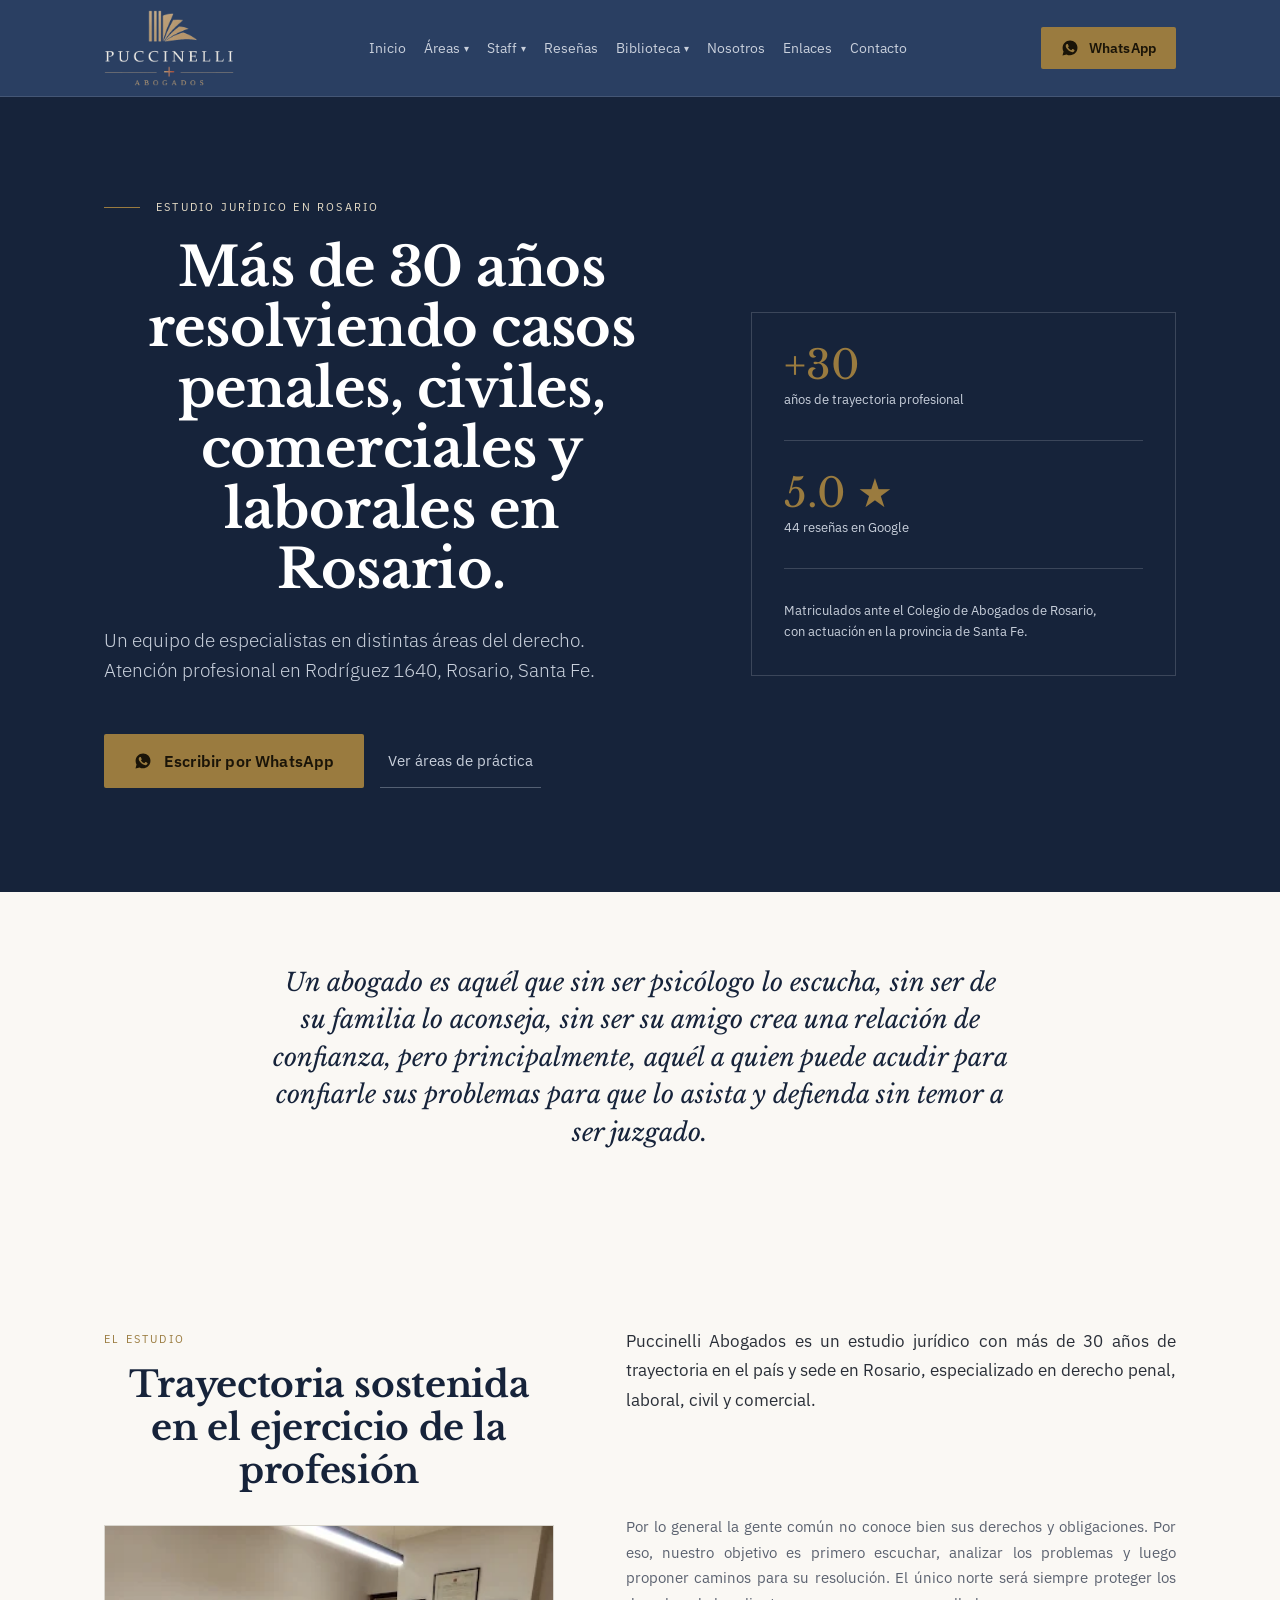
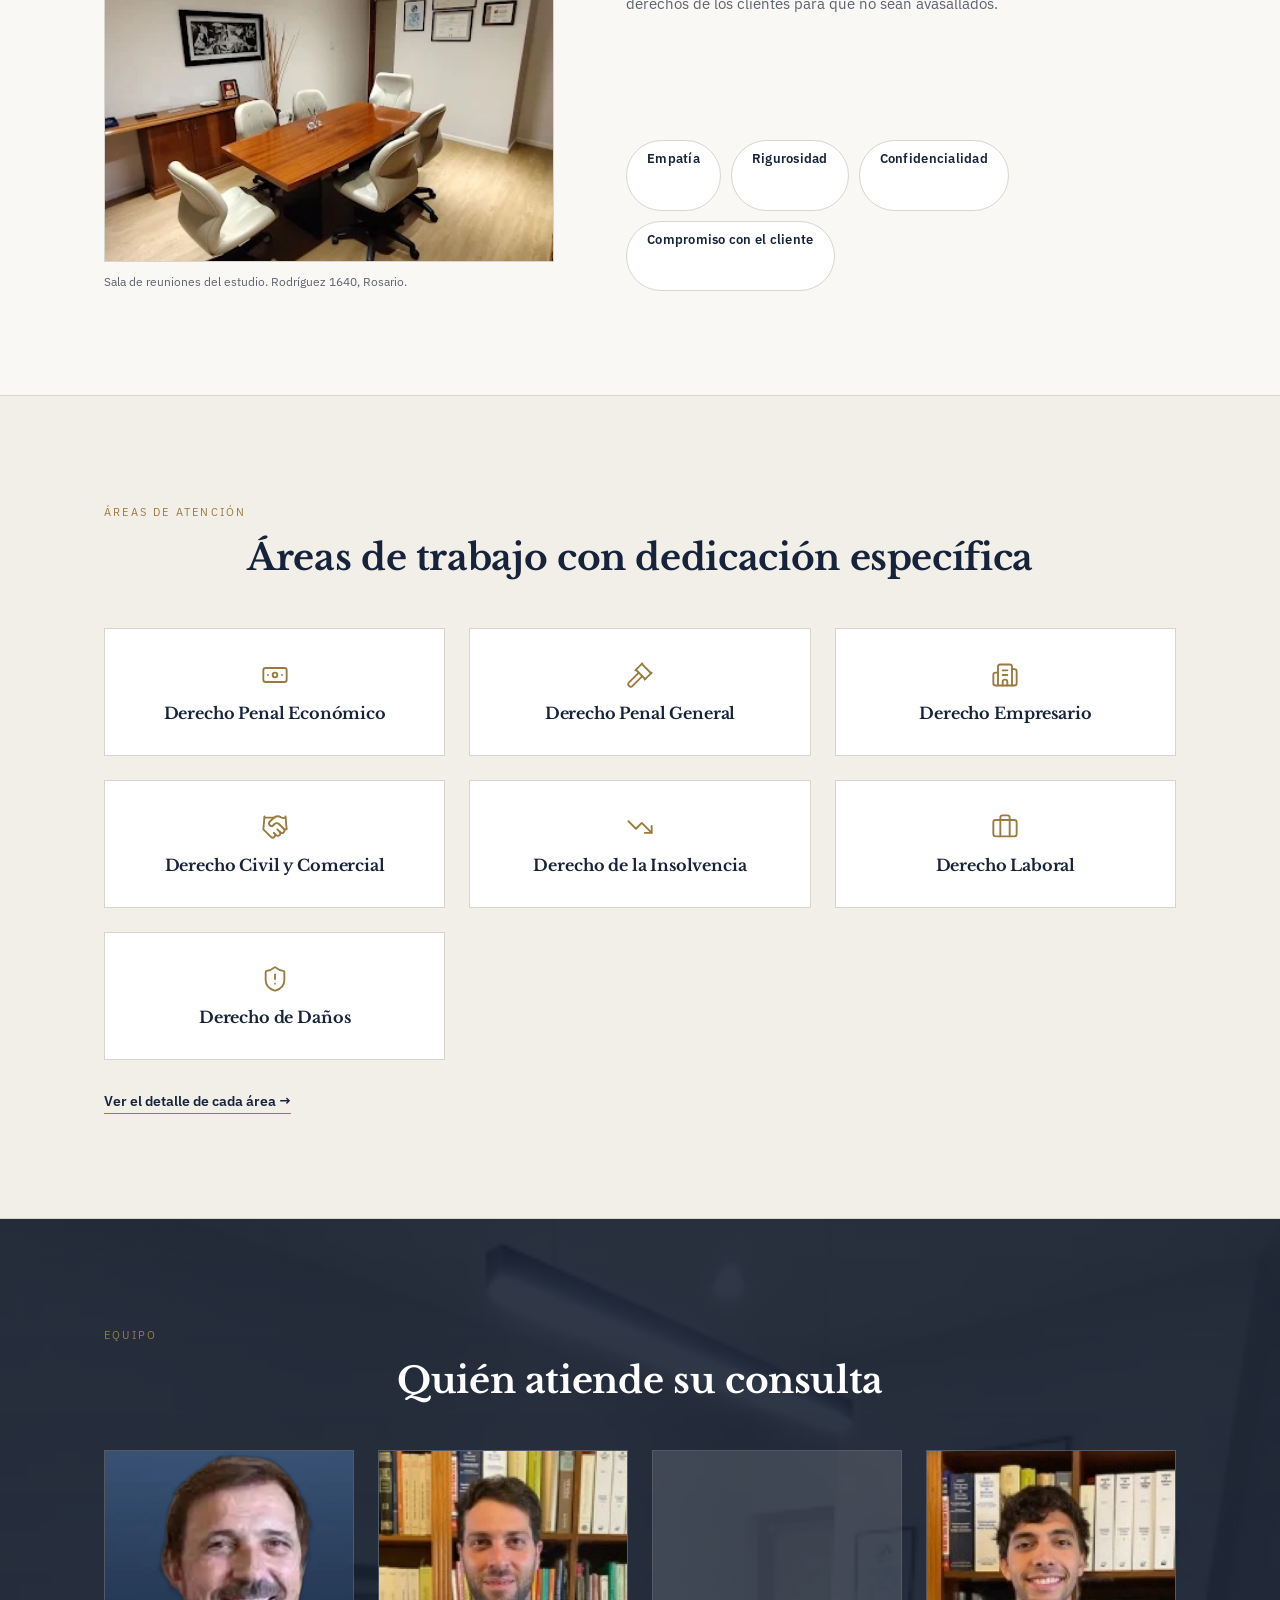
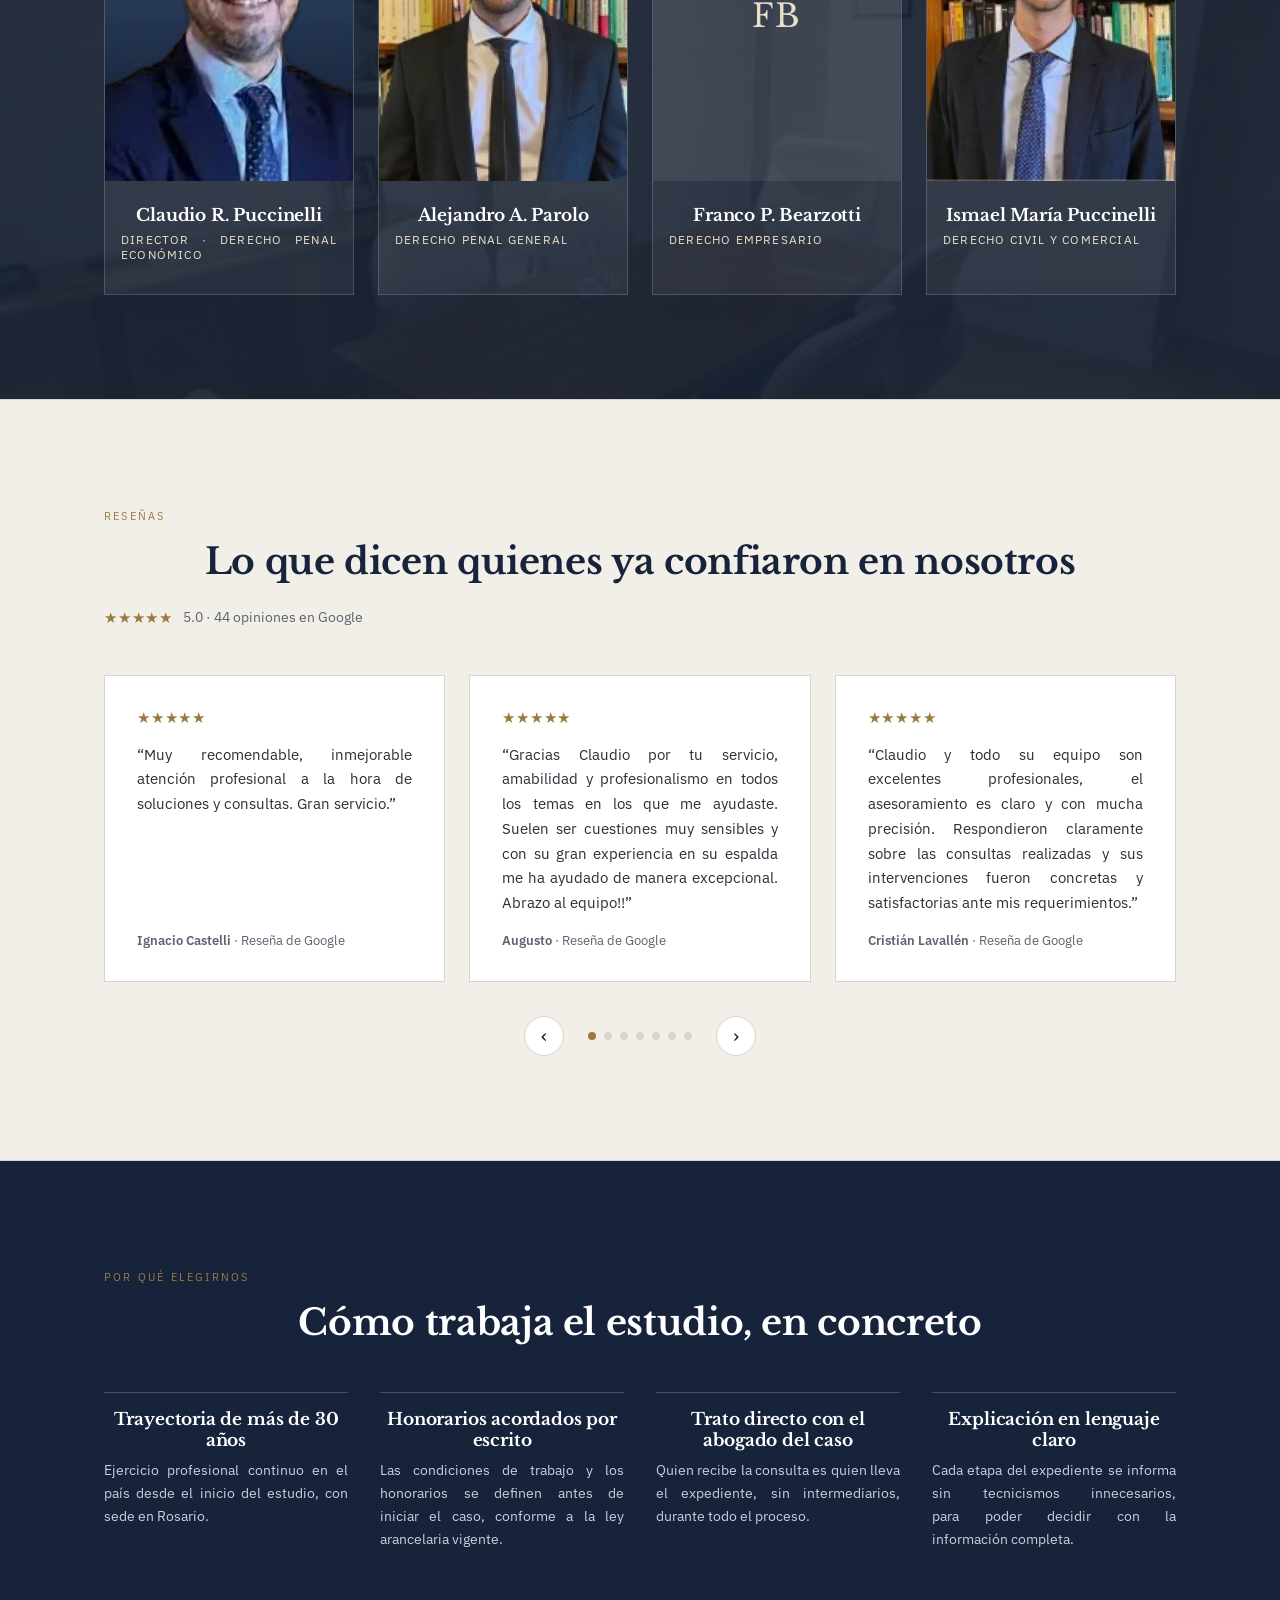
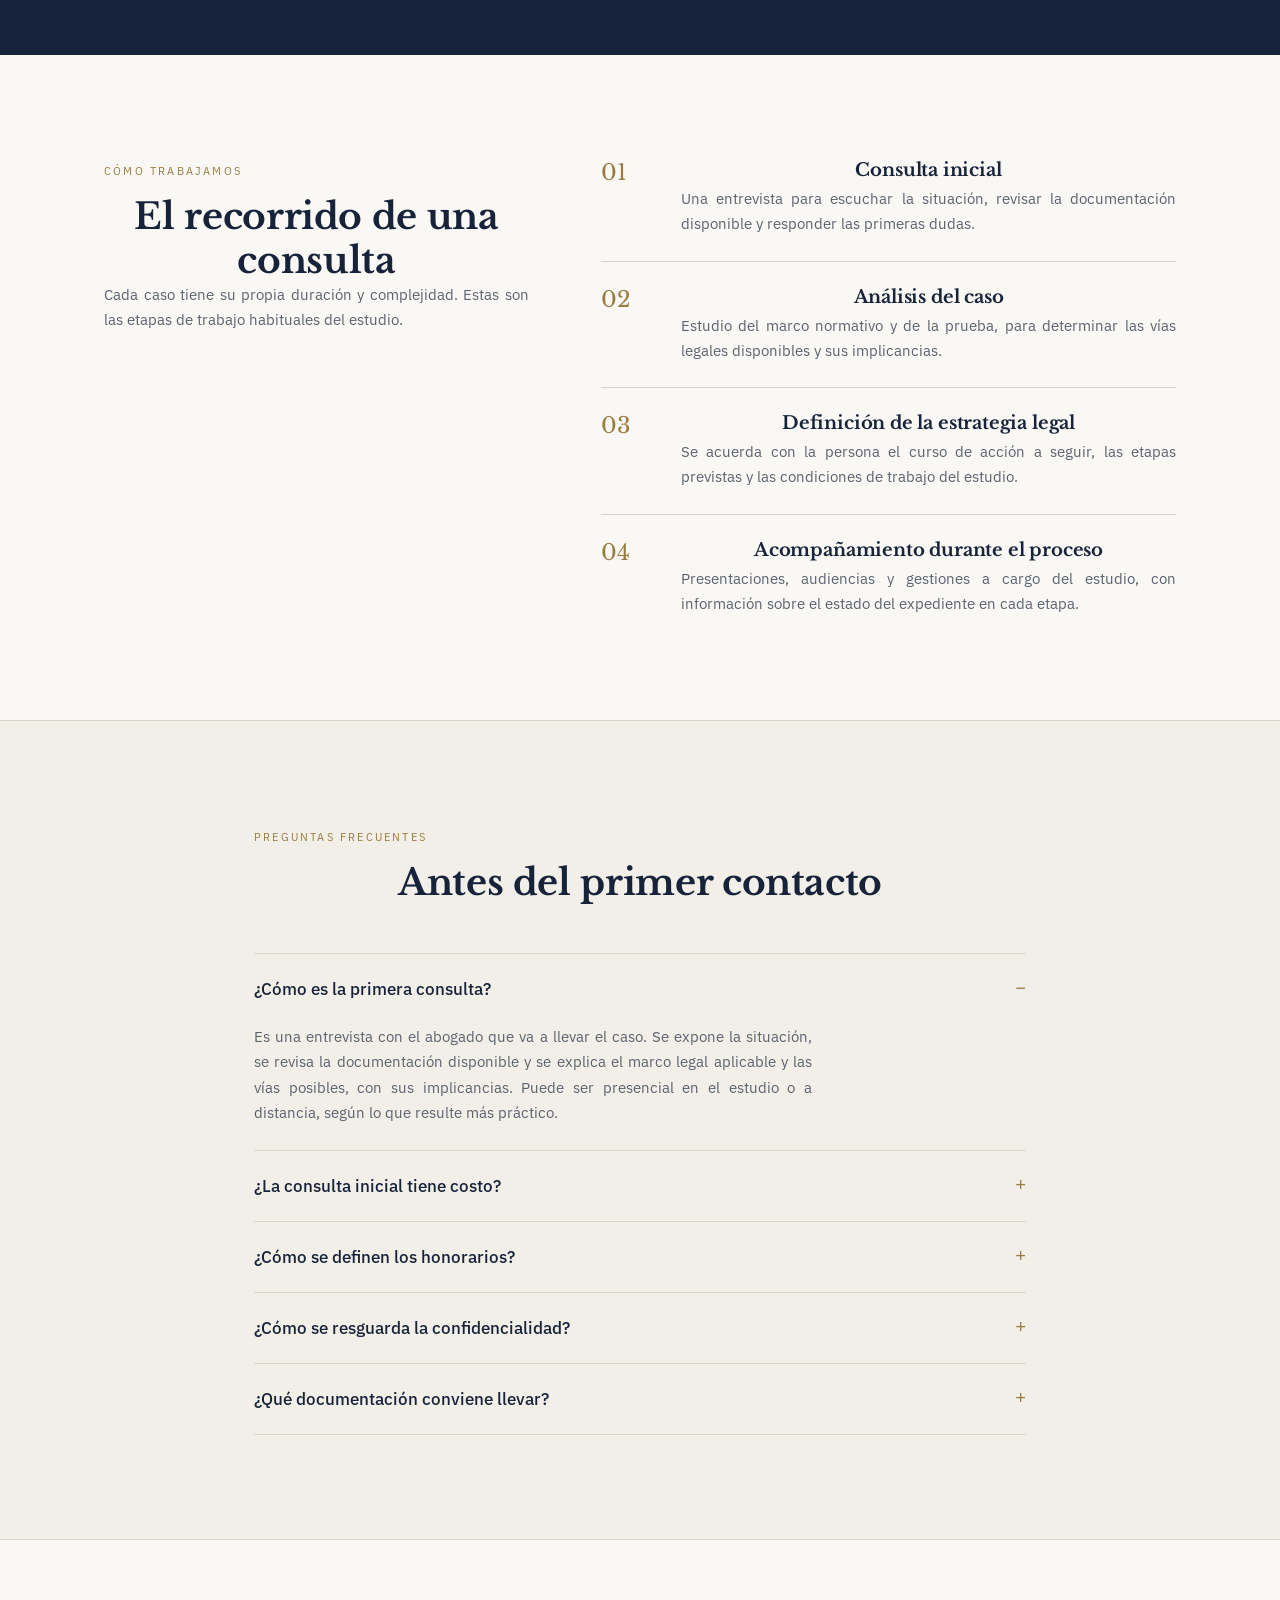
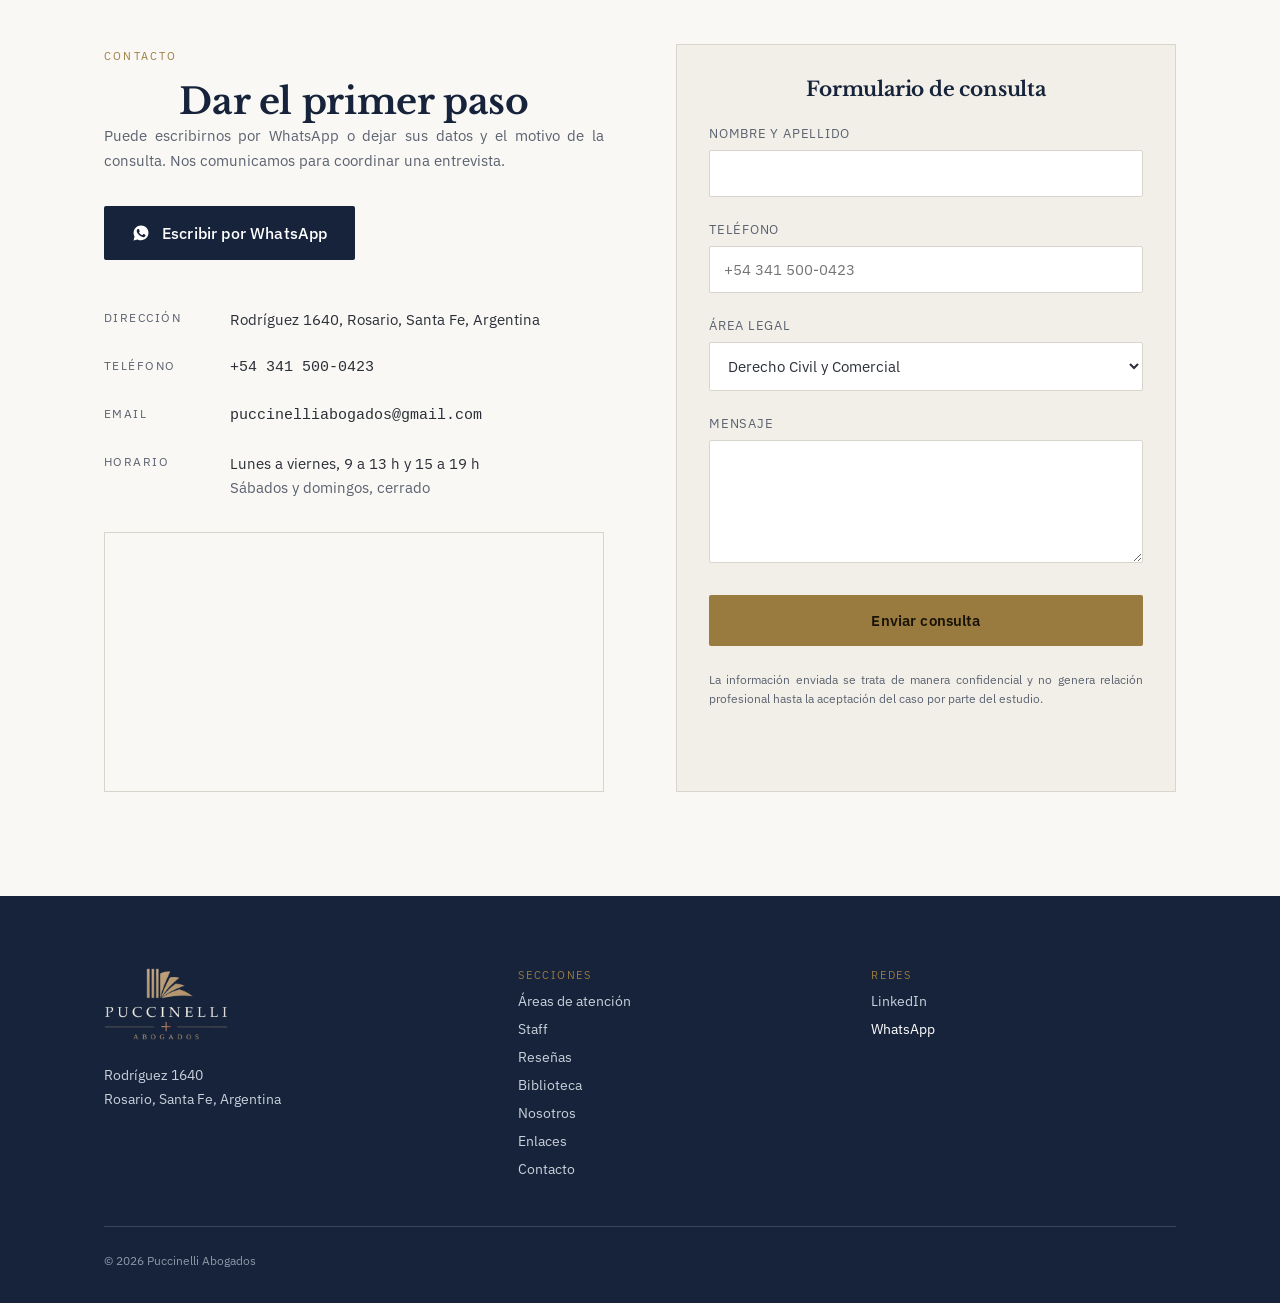
==== commit 88b6aab7: "Separar contenido en páginas propias y rediseñar equipo, áreas y proceso Mueve Biblioteca y Enlaces " ====
--- a/index.html
+++ b/index.html
@@ -65,57 +65,57 @@
 <link rel="preconnect" href="https://fonts.googleapis.com">
 <link rel="preconnect" href="https://fonts.gstatic.com" crossorigin>
 <link href="https://fonts.googleapis.com/css2?family=Libre+Baskerville:ital,wght@0,400;0,700;1,400&family=IBM+Plex+Sans:wght@300;400;500;600&display=swap" rel="stylesheet">
-<link rel="stylesheet" href="assets/css/styles.css?v=20">
+<link rel="stylesheet" href="assets/css/styles.css?v=22">
 </head>
 <body>
 
 <header class="site-header">
   <div class="wrap header-inner">
-    <a href="#inicio" class="logo">
+    <a href="index.html" class="logo">
       <img src="assets/img/logo-dark.png" alt="Puccinelli Abogados" class="logo-img">
     </a>
 
     <nav class="nav-desktop">
-      <a href="#inicio">Inicio</a>
+      <a href="index.html">Inicio</a>
 
       <div class="nav-item">
         <button type="button" class="nav-toggle" aria-expanded="false" aria-haspopup="true">Áreas <span class="nav-caret" aria-hidden="true">▾</span></button>
         <div class="nav-dropdown">
-          <a href="#area-penal-economico">Derecho Penal Económico</a>
-          <a href="#area-penal-general">Derecho Penal General</a>
-          <a href="#area-empresario">Derecho Empresario</a>
-          <a href="#area-civil-comercial">Derecho Civil y Comercial</a>
-          <a href="#area-insolvencia">Derecho de la Insolvencia</a>
-          <a href="#area-laboral">Derecho Laboral</a>
-          <a href="#area-danos">Derecho de Daños</a>
+          <a href="areas.html#area-penal-economico">Derecho Penal Económico</a>
+          <a href="areas.html#area-penal-general">Derecho Penal General</a>
+          <a href="areas.html#area-empresario">Derecho Empresario</a>
+          <a href="areas.html#area-civil-comercial">Derecho Civil y Comercial</a>
+          <a href="areas.html#area-insolvencia">Derecho de la Insolvencia</a>
+          <a href="areas.html#area-laboral">Derecho Laboral</a>
+          <a href="areas.html#area-danos">Derecho de Daños</a>
         </div>
       </div>
 
       <div class="nav-item">
         <button type="button" class="nav-toggle" aria-expanded="false" aria-haspopup="true">Staff <span class="nav-caret" aria-hidden="true">▾</span></button>
         <div class="nav-dropdown">
-          <a href="#staff-claudio">Claudio R. Puccinelli</a>
-          <a href="#staff-parolo">Alejandro A. Parolo</a>
-          <a href="#staff-bearzotti">Franco P. Bearzotti</a>
-          <a href="#staff-ismael">Ismael María Puccinelli</a>
-        </div>
-      </div>
-
-      <a href="#testimonios">Reseñas</a>
+          <a href="index.html#staff-claudio">Claudio R. Puccinelli</a>
+          <a href="index.html#staff-parolo">Alejandro A. Parolo</a>
+          <a href="index.html#staff-bearzotti">Franco P. Bearzotti</a>
+          <a href="index.html#staff-ismael">Ismael María Puccinelli</a>
+        </div>
+      </div>
+
+      <a href="index.html#testimonios">Reseñas</a>
 
       <div class="nav-item">
         <button type="button" class="nav-toggle" aria-expanded="false" aria-haspopup="true">Biblioteca <span class="nav-caret" aria-hidden="true">▾</span></button>
         <div class="nav-dropdown">
-          <a href="#biblioteca-libros">Libros</a>
-          <a href="#biblioteca-articulos">Artículos</a>
-          <a href="#biblioteca-videos">Vídeos</a>
-          <a href="#biblioteca-fallos">Fallos relevantes</a>
-        </div>
-      </div>
-
-      <a href="#nosotros">Nosotros</a>
-      <a href="#enlaces">Enlaces</a>
-      <a href="#contacto">Contacto</a>
+          <a href="biblioteca.html#biblioteca-libros">Libros</a>
+          <a href="biblioteca.html#biblioteca-articulos">Artículos</a>
+          <a href="biblioteca.html#biblioteca-videos">Vídeos</a>
+          <a href="biblioteca.html#biblioteca-fallos">Fallos relevantes</a>
+        </div>
+      </div>
+
+      <a href="index.html#nosotros">Nosotros</a>
+      <a href="enlaces.html">Enlaces</a>
+      <a href="index.html#contacto">Contacto</a>
     </nav>
 
     <div class="header-actions">
@@ -130,46 +130,46 @@
   </div>
 
   <nav class="nav-mobile" id="navMobile">
-    <a href="#inicio">Inicio</a>
+    <a href="index.html">Inicio</a>
 
     <div class="nav-item">
       <button type="button" class="nav-toggle" aria-expanded="false" aria-haspopup="true">Áreas <span class="nav-caret" aria-hidden="true">▾</span></button>
       <div class="nav-dropdown">
-        <a href="#area-penal-economico">Derecho Penal Económico</a>
-        <a href="#area-penal-general">Derecho Penal General</a>
-        <a href="#area-empresario">Derecho Empresario</a>
-        <a href="#area-civil-comercial">Derecho Civil y Comercial</a>
-        <a href="#area-insolvencia">Derecho de la Insolvencia</a>
-        <a href="#area-laboral">Derecho Laboral</a>
-        <a href="#area-danos">Derecho de Daños</a>
+        <a href="areas.html#area-penal-economico">Derecho Penal Económico</a>
+        <a href="areas.html#area-penal-general">Derecho Penal General</a>
+        <a href="areas.html#area-empresario">Derecho Empresario</a>
+        <a href="areas.html#area-civil-comercial">Derecho Civil y Comercial</a>
+        <a href="areas.html#area-insolvencia">Derecho de la Insolvencia</a>
+        <a href="areas.html#area-laboral">Derecho Laboral</a>
+        <a href="areas.html#area-danos">Derecho de Daños</a>
       </div>
     </div>
 
     <div class="nav-item">
       <button type="button" class="nav-toggle" aria-expanded="false" aria-haspopup="true">Staff <span class="nav-caret" aria-hidden="true">▾</span></button>
       <div class="nav-dropdown">
-        <a href="#staff-claudio">Claudio R. Puccinelli</a>
-        <a href="#staff-parolo">Alejandro A. Parolo</a>
-        <a href="#staff-bearzotti">Franco P. Bearzotti</a>
-        <a href="#staff-ismael">Ismael María Puccinelli</a>
-      </div>
-    </div>
-
-    <a href="#testimonios">Reseñas</a>
+        <a href="index.html#staff-claudio">Claudio R. Puccinelli</a>
+        <a href="index.html#staff-parolo">Alejandro A. Parolo</a>
+        <a href="index.html#staff-bearzotti">Franco P. Bearzotti</a>
+        <a href="index.html#staff-ismael">Ismael María Puccinelli</a>
+      </div>
+    </div>
+
+    <a href="index.html#testimonios">Reseñas</a>
 
     <div class="nav-item">
       <button type="button" class="nav-toggle" aria-expanded="false" aria-haspopup="true">Biblioteca <span class="nav-caret" aria-hidden="true">▾</span></button>
       <div class="nav-dropdown">
-        <a href="#biblioteca-libros">Libros</a>
-        <a href="#biblioteca-articulos">Artículos</a>
-        <a href="#biblioteca-videos">Vídeos</a>
-        <a href="#biblioteca-fallos">Fallos relevantes</a>
-      </div>
-    </div>
-
-    <a href="#nosotros">Nosotros</a>
-    <a href="#enlaces">Enlaces</a>
-    <a href="#contacto">Contacto</a>
+        <a href="biblioteca.html#biblioteca-libros">Libros</a>
+        <a href="biblioteca.html#biblioteca-articulos">Artículos</a>
+        <a href="biblioteca.html#biblioteca-videos">Vídeos</a>
+        <a href="biblioteca.html#biblioteca-fallos">Fallos relevantes</a>
+      </div>
+    </div>
+
+    <a href="index.html#nosotros">Nosotros</a>
+    <a href="enlaces.html">Enlaces</a>
+    <a href="index.html#contacto">Contacto</a>
   </nav>
 </header>
 
@@ -224,26 +224,13 @@
       <p class="img-caption">Sala de reuniones del estudio. Rodríguez 1640, Rosario.</p>
     </div>
     <div class="nosotros-copy">
-      <p class="lead">Puccinelli Abogados es un estudio jurídico con más de 30 años de trayectoria en el país y sede en Rosario. Contamos con un equipo de abogados especializados en derecho penal, laboral, civil y comercial, que trabaja con personas y empresas de todo el país.</p>
-      <p class="body-soft">Cada consulta se atiende de manera personalizada por el profesional a cargo del caso, con un trato humano y cercano que para el estudio es innegociable. Estamos atentos a cada inconveniente que surja y trabajamos para llevar a la mesa la solución más precisa posible. El estudio ofrece atención presencial y a distancia.</p>
+      <p class="lead">Puccinelli Abogados es un estudio jurídico con más de 30 años de trayectoria en el país y sede en Rosario, especializado en derecho penal, laboral, civil y comercial.</p>
       <p class="body-soft">Por lo general la gente común no conoce bien sus derechos y obligaciones. Por eso, nuestro objetivo es primero escuchar, analizar los problemas y luego proponer caminos para su resolución. El único norte será siempre proteger los derechos de los clientes para que no sean avasallados.</p>
       <div class="values-grid">
-        <div class="value">
-          <h3>Empatía</h3>
-          <p>Escuchar la situación de cada persona y sostener un ambiente cálido y de buen trato en cada instancia del caso.</p>
-        </div>
-        <div class="value">
-          <h3>Rigurosidad</h3>
-          <p>Análisis técnico del expediente y del marco normativo aplicable antes de definir cualquier curso de acción.</p>
-        </div>
-        <div class="value">
-          <h3>Confidencialidad</h3>
-          <p>Toda la información que se comparte con el estudio está amparada por el secreto profesional.</p>
-        </div>
-        <div class="value">
-          <h3>Compromiso con el cliente</h3>
-          <p>Seguimiento del caso, respuesta ante cada inconveniente e información clara sobre el estado del expediente.</p>
-        </div>
+        <div class="value"><h3>Empatía</h3></div>
+        <div class="value"><h3>Rigurosidad</h3></div>
+        <div class="value"><h3>Confidencialidad</h3></div>
+        <div class="value"><h3>Compromiso con el cliente</h3></div>
       </div>
     </div>
   </div>
@@ -254,79 +241,70 @@
     <span class="kicker">Áreas de atención</span>
     <h2 class="h2 h2-narrow">Áreas de trabajo con dedicación específica</h2>
     <div class="areas-grid">
-      <article class="area-card" id="area-penal-economico">
+      <a class="area-card area-card--compact" href="areas.html#area-penal-economico">
         <svg class="area-icon" viewBox="0 0 24 24" fill="none" stroke="currentColor" stroke-width="1.6" stroke-linecap="round" stroke-linejoin="round" aria-hidden="true"><rect width="20" height="12" x="2" y="6" rx="2" /><circle cx="12" cy="12" r="2" /><path d="M6 12h.01M18 12h.01" /></svg>
         <h3>Derecho Penal Económico</h3>
-        <p>Defensa de intereses en estafas y defraudaciones, evasiones tributarias, delitos contra la administración pública, delitos contra el orden económico y financiero, y lavado de activos.</p>
-      </article>
-      <article class="area-card" id="area-penal-general">
+      </a>
+      <a class="area-card area-card--compact" href="areas.html#area-penal-general">
         <svg class="area-icon" viewBox="0 0 24 24" fill="none" stroke="currentColor" stroke-width="1.6" stroke-linecap="round" stroke-linejoin="round" aria-hidden="true"><path d="m14 13-8.381 8.38a1 1 0 0 1-3.001-3l8.384-8.381" /><path d="m16 16 6-6" /><path d="m21.5 10.5-8-8" /><path d="m8 8 6-6" /><path d="m8.5 7.5 8 8" /></svg>
         <h3>Derecho Penal General</h3>
-        <p>Representación como víctima o sospechoso en homicidios, lesiones, amenazas, extorsiones, usurpaciones, secuestros, robos y hurtos, y querellas por calumnias e injurias.</p>
-      </article>
-      <article class="area-card" id="area-empresario">
+      </a>
+      <a class="area-card area-card--compact" href="areas.html#area-empresario">
         <svg class="area-icon" viewBox="0 0 24 24" fill="none" stroke="currentColor" stroke-width="1.6" stroke-linecap="round" stroke-linejoin="round" aria-hidden="true"><path d="M10 12h4" /><path d="M10 8h4" /><path d="M14 21v-3a2 2 0 0 0-4 0v3" /><path d="M6 10H4a2 2 0 0 0-2 2v7a2 2 0 0 0 2 2h16a2 2 0 0 0 2-2V9a2 2 0 0 0-2-2h-2" /><path d="M6 21V5a2 2 0 0 1 2-2h8a2 2 0 0 1 2 2v16" /></svg>
         <h3>Derecho Empresario</h3>
-        <p>Asesoramiento integral a empresas, incluyendo derecho penal económico y ambiental, además de las demás áreas necesarias para una cobertura acorde a sus necesidades.</p>
-      </article>
-      <article class="area-card" id="area-civil-comercial">
+      </a>
+      <a class="area-card area-card--compact" href="areas.html#area-civil-comercial">
         <svg class="area-icon" viewBox="0 0 24 24" fill="none" stroke="currentColor" stroke-width="1.6" stroke-linecap="round" stroke-linejoin="round" aria-hidden="true"><path d="m11 17 2 2a1 1 0 1 0 3-3" /><path d="m14 14 2.5 2.5a1 1 0 1 0 3-3l-3.88-3.88a3 3 0 0 0-4.24 0l-.88.88a1 1 0 1 1-3-3l2.81-2.81a5.79 5.79 0 0 1 7.06-.87l.47.28a2 2 0 0 0 1.42.25L21 4" /><path d="m21 3 1 11h-2" /><path d="M3 3 2 14l6.5 6.5a1 1 0 1 0 3-3" /><path d="M3 4h8" /></svg>
         <h3>Derecho Civil y Comercial</h3>
-        <p>Recupero de cartera de morosos; análisis, estructuración, negociación y redacción de contratos civiles y comerciales; y cuestiones de derecho del consumidor y de la competencia.</p>
-      </article>
-      <article class="area-card" id="area-insolvencia">
+      </a>
+      <a class="area-card area-card--compact" href="areas.html#area-insolvencia">
         <svg class="area-icon" viewBox="0 0 24 24" fill="none" stroke="currentColor" stroke-width="1.6" stroke-linecap="round" stroke-linejoin="round" aria-hidden="true"><path d="M16 17h6v-6" /><path d="m22 17-8.5-8.5-5 5L2 7" /></svg>
         <h3>Derecho de la Insolvencia</h3>
-        <p>Asesoramiento en etapas de crisis empresarial: coordinación, supervisión y preparación de presentaciones en concursos preventivos, acuerdos preventivos extrajudiciales y quiebras voluntarias.</p>
-      </article>
-      <article class="area-card" id="area-laboral">
+      </a>
+      <a class="area-card area-card--compact" href="areas.html#area-laboral">
         <svg class="area-icon" viewBox="0 0 24 24" fill="none" stroke="currentColor" stroke-width="1.6" stroke-linecap="round" stroke-linejoin="round" aria-hidden="true"><path d="M16 20V4a2 2 0 0 0-2-2h-4a2 2 0 0 0-2 2v16" /><rect width="20" height="14" x="2" y="6" rx="2" /></svg>
         <h3>Derecho Laboral</h3>
-        <p>Prevención de conflictos en la contratación de personal, actuaciones administrativas y judiciales en derecho del trabajo, incluso cuestiones con asociaciones sindicales o gremiales.</p>
-      </article>
-      <article class="area-card" id="area-danos">
+      </a>
+      <a class="area-card area-card--compact" href="areas.html#area-danos">
         <svg class="area-icon" viewBox="0 0 24 24" fill="none" stroke="currentColor" stroke-width="1.6" stroke-linecap="round" stroke-linejoin="round" aria-hidden="true"><path d="M20 13c0 5-3.5 7.5-7.66 8.95a1 1 0 0 1-.67-.01C7.5 20.5 4 18 4 13V6a1 1 0 0 1 1-1c2 0 4.5-1.2 6.24-2.72a1.17 1.17 0 0 1 1.52 0C14.51 3.81 17 5 19 5a1 1 0 0 1 1 1z" /><path d="M12 8v4" /><path d="M12 16h.01" /></svg>
         <h3>Derecho de Daños</h3>
-        <p>Reparación de daños por accidentes viales, mala praxis profesional, daños a inmuebles por linderos e incumplimiento de contratos, contra particulares, empresas o compañías de seguros.</p>
-      </article>
-    </div>
-  </div>
-</section>
-
-<section id="equipo" class="section">
+      </a>
+    </div>
+    <a class="see-all-link" href="areas.html">Ver el detalle de cada área →</a>
+  </div>
+</section>
+
+<section id="equipo" class="section equipo-section">
+  <div class="equipo-bg" aria-hidden="true"></div>
   <div class="wrap">
     <span class="kicker">Equipo</span>
-    <h2 class="h2">Quién atiende su consulta</h2>
+    <h2 class="h2 h2-light">Quién atiende su consulta</h2>
 
     <div class="team-grid">
       <article class="team-member" id="staff-claudio">
         <img src="assets/img/claudio-puccinelli.webp" alt="Claudio R. Puccinelli, director del estudio" class="team-photo">
-        <div>
+        <div class="team-member-body">
           <h3>Claudio R. Puccinelli</h3>
           <p class="team-role">Director · Derecho Penal Económico</p>
-          <div class="team-details">
-            <div><strong>Formación</strong> · Abogado, Facultad de Derecho, Universidad Nacional de Rosario</div>
-            <div><strong>Experiencia</strong> · Más de 30 años de ejercicio profesional, con actuación en fuero penal, civil, comercial y laboral.</div>
-          </div>
         </div>
       </article>
       <article class="team-member" id="staff-parolo">
-        <div class="team-avatar" aria-hidden="true">AP</div>
-        <div>
+        <img src="assets/img/alejandro-parolo.webp" alt="Alejandro A. Parolo" class="team-photo">
+        <div class="team-member-body">
           <h3>Alejandro A. Parolo</h3>
           <p class="team-role">Derecho Penal General</p>
         </div>
       </article>
       <article class="team-member" id="staff-bearzotti">
         <div class="team-avatar" aria-hidden="true">FB</div>
-        <div>
+        <div class="team-member-body">
           <h3>Franco P. Bearzotti</h3>
           <p class="team-role">Derecho Empresario</p>
         </div>
       </article>
       <article class="team-member" id="staff-ismael">
-        <div class="team-avatar" aria-hidden="true">IP</div>
-        <div>
+        <img src="assets/img/ismael-puccinelli.webp" alt="Ismael María Puccinelli" class="team-photo">
+        <div class="team-member-body">
           <h3>Ismael María Puccinelli</h3>
           <p class="team-role">Derecho Civil y Comercial</p>
         </div>
@@ -384,11 +362,6 @@
           <span class="rating-stars" aria-hidden="true">★★★★★</span>
           <p class="testimonio-quote">“Impecable, me resolvió un asunto que me aquejaba en forma rápida y dinámica. Muy buen profesional.”</p>
           <p class="testimonio-author">Victoria Ortega <span class="testimonio-source">· Reseña de Google</span></p>
-        </article>
-        <article class="testimonio-card">
-          <span class="rating-stars" aria-hidden="true">★★★★★</span>
-          <p class="testimonio-quote">“Excelente atención y predisposición por parte de los empleados. Da gusto recurrir a profesionales con tanto conocimiento como Claudio!!”</p>
-          <p class="testimonio-author">Miranda Micheletti <span class="testimonio-source">· Reseña de Google</span></p>
         </article>
         <article class="testimonio-card">
           <span class="rating-stars" aria-hidden="true">★★★★★</span>
@@ -455,49 +428,6 @@
         <div><h3>Acompañamiento durante el proceso</h3><p>Presentaciones, audiencias y gestiones a cargo del estudio, con información sobre el estado del expediente en cada etapa.</p></div>
       </li>
     </ol>
-  </div>
-</section>
-
-<section id="biblioteca" class="section section-alt">
-  <div class="wrap">
-    <span class="kicker">Biblioteca</span>
-    <h2 class="h2">Recursos y novedades jurídicas</h2>
-    <p class="section-lead">Esta sección está en preparación. Próximamente vamos a sumar contenido propio del estudio.</p>
-    <div class="biblioteca-grid">
-      <article class="biblioteca-card" id="biblioteca-libros">
-        <h3>Libros</h3>
-        <p class="soon-tag">Próximamente</p>
-      </article>
-      <article class="biblioteca-card" id="biblioteca-articulos">
-        <h3>Artículos</h3>
-        <p class="soon-tag">Próximamente</p>
-      </article>
-      <article class="biblioteca-card" id="biblioteca-videos">
-        <h3>Vídeos</h3>
-        <p class="soon-tag">Próximamente</p>
-      </article>
-      <article class="biblioteca-card" id="biblioteca-fallos">
-        <h3>Fallos relevantes</h3>
-        <p class="soon-tag">Próximamente</p>
-      </article>
-    </div>
-  </div>
-</section>
-
-<section id="enlaces" class="section">
-  <div class="wrap">
-    <span class="kicker">Enlaces institucionales</span>
-    <h2 class="h2">Instituciones y organismos vinculados</h2>
-    <ul class="enlaces-list">
-      <li><a href="https://www.profprocesalpenal.com.ar" target="_blank" rel="noopener">Asociación Argentina de Profesores de Derecho Procesal Penal</a></li>
-      <li><a href="https://www.academiadederecho.com" target="_blank" rel="noopener">Academia Virtual de Derecho Procesal</a></li>
-      <li><a href="https://www.institutoderechoprocesal.org" target="_blank" rel="noopener">Instituto Panamericano de Derecho Procesal</a></li>
-      <li><a href="https://www.aadproc.org.ar" target="_blank" rel="noopener">Asociación Argentina de Derecho Procesal</a></li>
-      <li><a href="https://www.oas.org" target="_blank" rel="noopener">Comisión Interamericana de Derechos Humanos</a></li>
-      <li><a href="https://www.corteidh.or.cr" target="_blank" rel="noopener">Corte Interamericana de Derechos Humanos</a></li>
-      <li><a href="https://www.csjn.gov.ar" target="_blank" rel="noopener">Corte Suprema de la Nación Argentina</a></li>
-      <li><a href="https://www.justiciasantafe.gov.ar" target="_blank" rel="noopener">Corte Suprema de Justicia de Santa Fe</a></li>
-    </ul>
   </div>
 </section>
 
@@ -634,13 +564,13 @@
       </div>
       <div class="footer-col">
         <span class="footer-heading">Secciones</span>
-        <a href="#areas">Áreas de atención</a>
-        <a href="#equipo">Staff</a>
-        <a href="#testimonios">Reseñas</a>
-        <a href="#biblioteca">Biblioteca</a>
-        <a href="#nosotros">Nosotros</a>
-        <a href="#enlaces">Enlaces</a>
-        <a href="#contacto">Contacto</a>
+        <a href="areas.html">Áreas de atención</a>
+        <a href="index.html#equipo">Staff</a>
+        <a href="index.html#testimonios">Reseñas</a>
+        <a href="biblioteca.html">Biblioteca</a>
+        <a href="index.html#nosotros">Nosotros</a>
+        <a href="enlaces.html">Enlaces</a>
+        <a href="index.html#contacto">Contacto</a>
       </div>
       <div class="footer-col">
         <span class="footer-heading">Redes</span>
@@ -654,6 +584,6 @@
   </div>
 </footer>
 
-<script src="assets/js/main.js?v=20"></script>
+<script src="assets/js/main.js?v=22"></script>
 </body>
 </html>
--- a/assets/css/styles.css
+++ b/assets/css/styles.css
@@ -54,6 +54,7 @@
 .body-soft { font-size: 15px; line-height: 1.7; color: var(--ink-soft); }
 .body-soft-inline { color: var(--ink-soft); }
 .section { padding: var(--s-7) 0; }
+.page-head { padding-top: calc(96px + var(--s-6)); }
 .section-alt { background: var(--paper-2); border-top: 1px solid var(--line); border-bottom: 1px solid var(--line); }
 .section-dark { background: var(--navy); color: var(--white); }
 .section-dark h2, .section-dark h3 { color: var(--white); }
@@ -234,10 +235,9 @@
 .img-caption { margin-top: 10px; font-size: 12px; line-height: 1.6; color: var(--ink-soft); }
 .nosotros-copy { display: grid; gap: var(--s-4); }
 .lead { font-size: 17px; line-height: 1.72; color: var(--ink); }
-.values-grid { display: grid; grid-template-columns: repeat(auto-fit, minmax(200px, 1fr)); gap: var(--s-3); margin-top: var(--s-2); }
-.value { border-top: 2px solid var(--navy); padding-top: var(--s-2); }
-.value h3 { font-size: 16px; }
-.value p { margin-top: 8px; font-size: 14px; line-height: 1.6; color: var(--ink-soft); }
+.values-grid { display: flex; flex-wrap: wrap; gap: 10px; margin-top: var(--s-3); }
+.value { border: 1px solid var(--line); border-radius: 999px; padding: 9px 20px; background: var(--white); }
+.value h3 { font-size: 13px; font-family: var(--font-body); font-weight: 600; letter-spacing: 0.02em; color: var(--navy); }
 
 /* Areas */
 .areas-grid { margin-top: var(--s-5); display: grid; grid-template-columns: repeat(auto-fit, minmax(280px, 1fr)); gap: var(--s-3); }
@@ -245,32 +245,74 @@
 .area-card h3 { font-size: 20px; margin-top: var(--s-1); }
 .area-card p { font-size: 15px; line-height: 1.65; color: var(--ink-soft); }
 .area-icon { width: 28px; height: 28px; color: var(--accent); display: block; }
+.area-card--compact {
+  align-items: center;
+  text-align: center;
+  gap: 12px;
+  color: inherit;
+  text-decoration: none;
+}
+.area-card--compact h3 { font-size: 16px; margin-top: 2px; }
+.area-card--compact:hover { color: inherit; }
+.area-card--compact:hover h3 { color: var(--accent); }
+.see-all-link {
+  margin-top: var(--s-4);
+  display: inline-flex;
+  align-items: center;
+  gap: 6px;
+  font-size: 14px;
+  font-weight: 600;
+  color: var(--navy);
+  border-bottom: 1px solid var(--accent);
+  padding-bottom: 3px;
+}
+.see-all-link:hover { color: var(--accent); }
 
 /* Equipo */
 .section-lead { margin-top: var(--s-2); font-size: 16px; line-height: 1.7; color: var(--ink-soft); max-width: 52ch; }
-.team-grid { margin-top: var(--s-5); display: grid; grid-template-columns: repeat(auto-fit, minmax(300px, 1fr)); gap: var(--s-4); align-items: start; }
-.team-member { display: grid; grid-template-columns: 180px 1fr; gap: var(--s-4); align-items: start; max-width: 640px; }
-.team-photo { width: 100%; aspect-ratio: 3/4; object-fit: cover; object-position: center top; border: 1px solid var(--line); display: block; }
-.team-avatar {
+.equipo-section { position: relative; color: var(--white); background: var(--navy); }
+.equipo-bg {
+  position: absolute;
+  inset: 0;
+  background:
+    linear-gradient(180deg, rgba(22, 35, 58, 0.90), rgba(22, 35, 58, 0.94)),
+    url('../img/estudio-puccinelli.webp') center 30% / cover no-repeat;
+  filter: grayscale(0.25);
+}
+.equipo-section .wrap { position: relative; z-index: 1; }
+.equipo-section .section-lead { color: #c9d0dc; }
+.team-grid { margin-top: var(--s-5); display: grid; grid-template-columns: repeat(4, 1fr); gap: var(--s-3); }
+@media (max-width: 860px) { .team-grid { grid-template-columns: repeat(2, 1fr); } }
+@media (max-width: 480px) { .team-grid { grid-template-columns: 1fr; } }
+.team-member {
+  display: flex;
+  flex-direction: column;
+  text-align: center;
+  background: rgba(255, 255, 255, 0.06);
+  border: 1px solid rgba(255, 255, 255, 0.16);
+  overflow: hidden;
+}
+.team-photo, .team-avatar {
   width: 100%;
   aspect-ratio: 3/4;
+  object-fit: cover;
+  object-position: center top;
+  display: block;
+  border: 0;
+}
+.team-avatar {
   display: flex;
   align-items: center;
   justify-content: center;
-  background: var(--navy);
+  background: rgba(255, 255, 255, 0.08);
   color: var(--accent-soft);
   font-family: var(--font-display);
   font-size: 32px;
   letter-spacing: 0.05em;
-  border: 1px solid var(--line);
-}
-.team-member h3 { font-size: 22px; }
-.team-role { margin-top: 4px; font-size: 13px; letter-spacing: 0.14em; text-transform: uppercase; color: var(--accent); }
-.team-details { margin-top: var(--s-3); display: grid; gap: 10px; font-size: 14px; line-height: 1.6; color: var(--ink-soft); text-align: justify; hyphens: auto; }
-.team-details strong { color: var(--navy); font-weight: 600; }
-.team-placeholder { border: 1px dashed var(--line); padding: var(--s-4); display: flex; flex-direction: column; gap: 10px; background: var(--paper-2); }
-.team-placeholder h3 { font-size: 18px; color: var(--ink-soft); }
-.team-placeholder p { font-size: 14px; line-height: 1.6; color: var(--ink-soft); }
+}
+.team-member-body { padding: var(--s-3) var(--s-2) var(--s-4); }
+.team-member h3 { font-size: 17px; color: var(--white); }
+.team-role { margin-top: 6px; font-size: 12px; letter-spacing: 0.1em; text-transform: uppercase; color: var(--accent-soft); }
 
 /* Testimonios */
 .rating-badge { margin-top: var(--s-3); display: inline-flex; align-items: center; gap: 10px; font-size: 14px; color: var(--ink-soft); }
@@ -336,6 +378,17 @@
 .proceso-num { font-family: var(--font-display); font-size: 22px; color: var(--accent); }
 .proceso-list h3 { font-size: 18px; }
 .proceso-list p { margin-top: 6px; font-size: 15px; line-height: 1.65; color: var(--ink-soft); }
+@media (prefers-reduced-motion: no-preference) {
+  .proceso-list li.stagger-item {
+    opacity: 0;
+    transform: translateY(22px);
+    transition: opacity 0.55s ease, transform 0.55s ease;
+  }
+  .proceso-list li.stagger-item.revealed {
+    opacity: 1;
+    transform: translateY(0);
+  }
+}
 
 /* Biblioteca */
 .biblioteca-grid { margin-top: var(--s-5); display: grid; grid-template-columns: repeat(auto-fit, minmax(220px, 1fr)); gap: var(--s-3); }
@@ -444,7 +497,6 @@
   .nosotros-grid,
   .proceso-grid,
   .contacto-grid,
-  .team-member,
   .footer-grid {
     grid-template-columns: 1fr;
   }
@@ -455,9 +507,7 @@
    column so cards never get pushed wider than the viewport. */
 @media (max-width: 480px) {
   .areas-grid,
-  .team-grid,
-  .why-grid,
-  .values-grid {
+  .why-grid {
     grid-template-columns: 1fr;
   }
 }
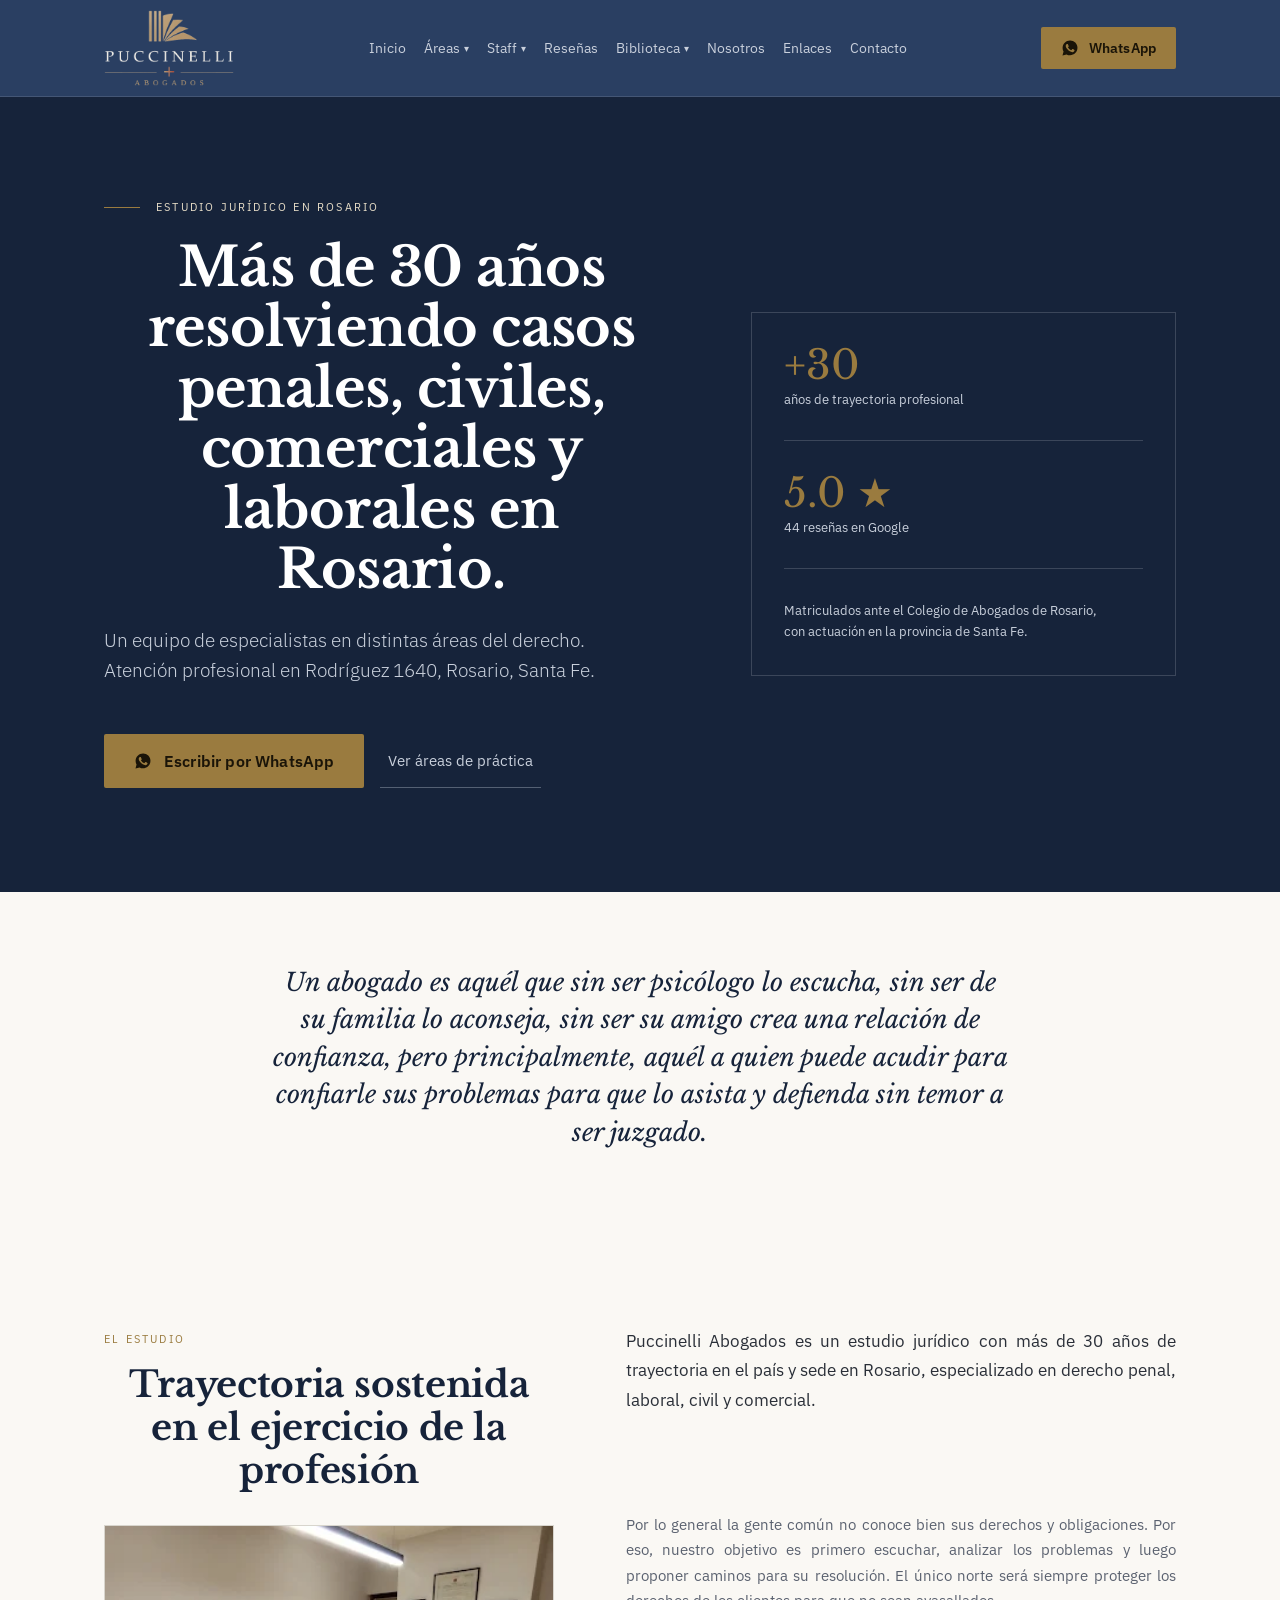
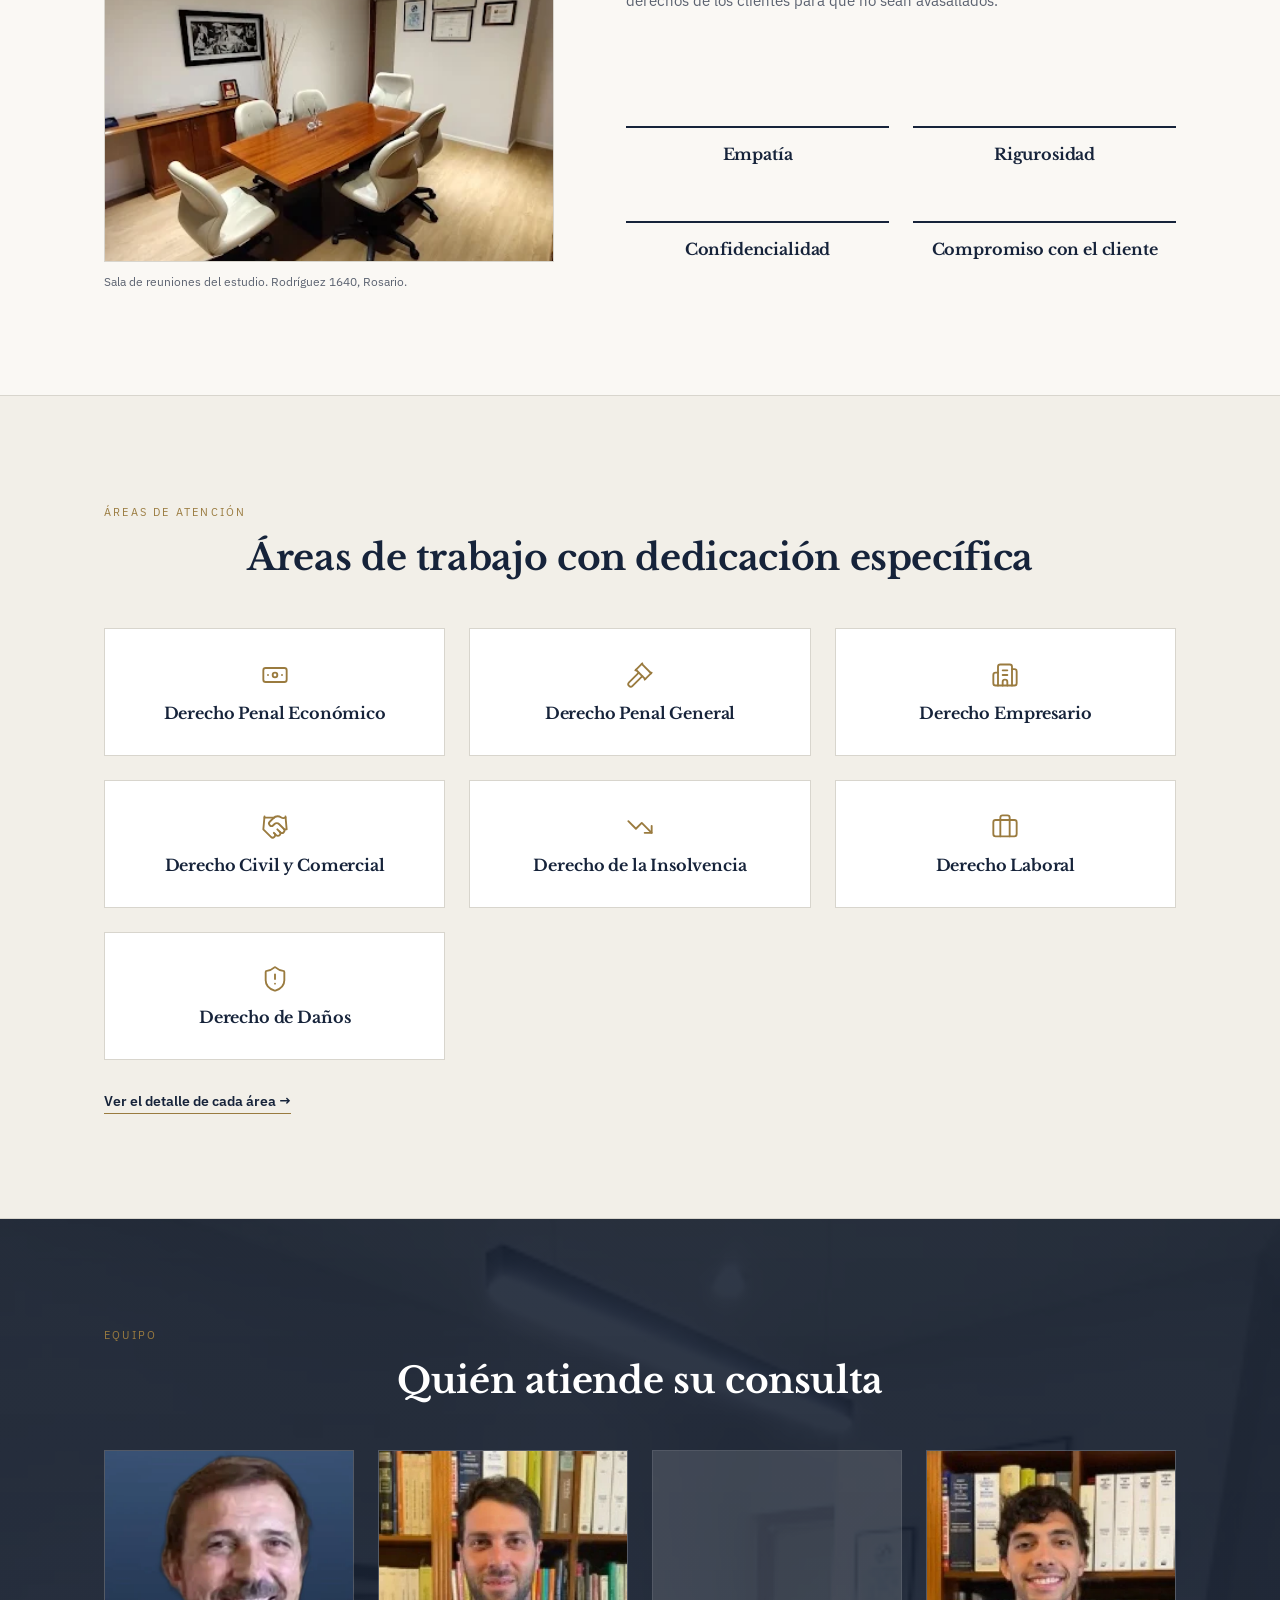
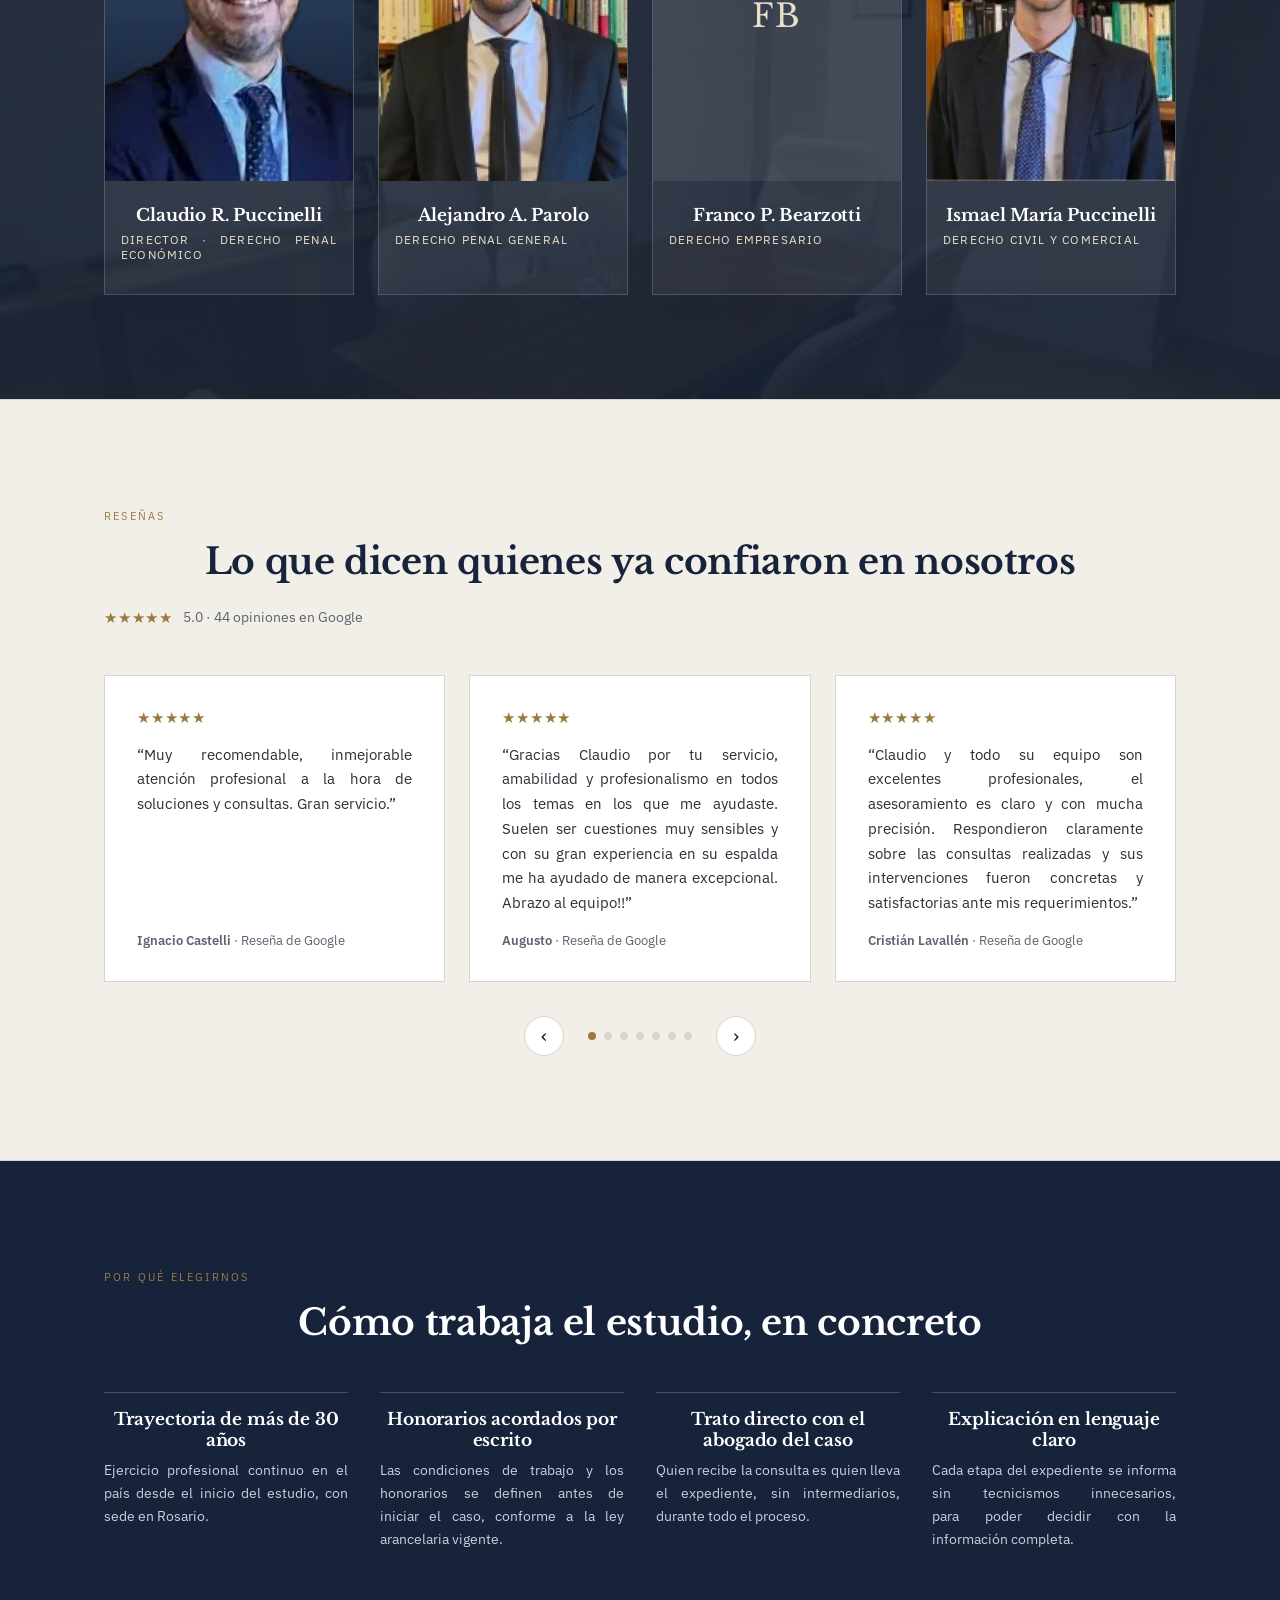
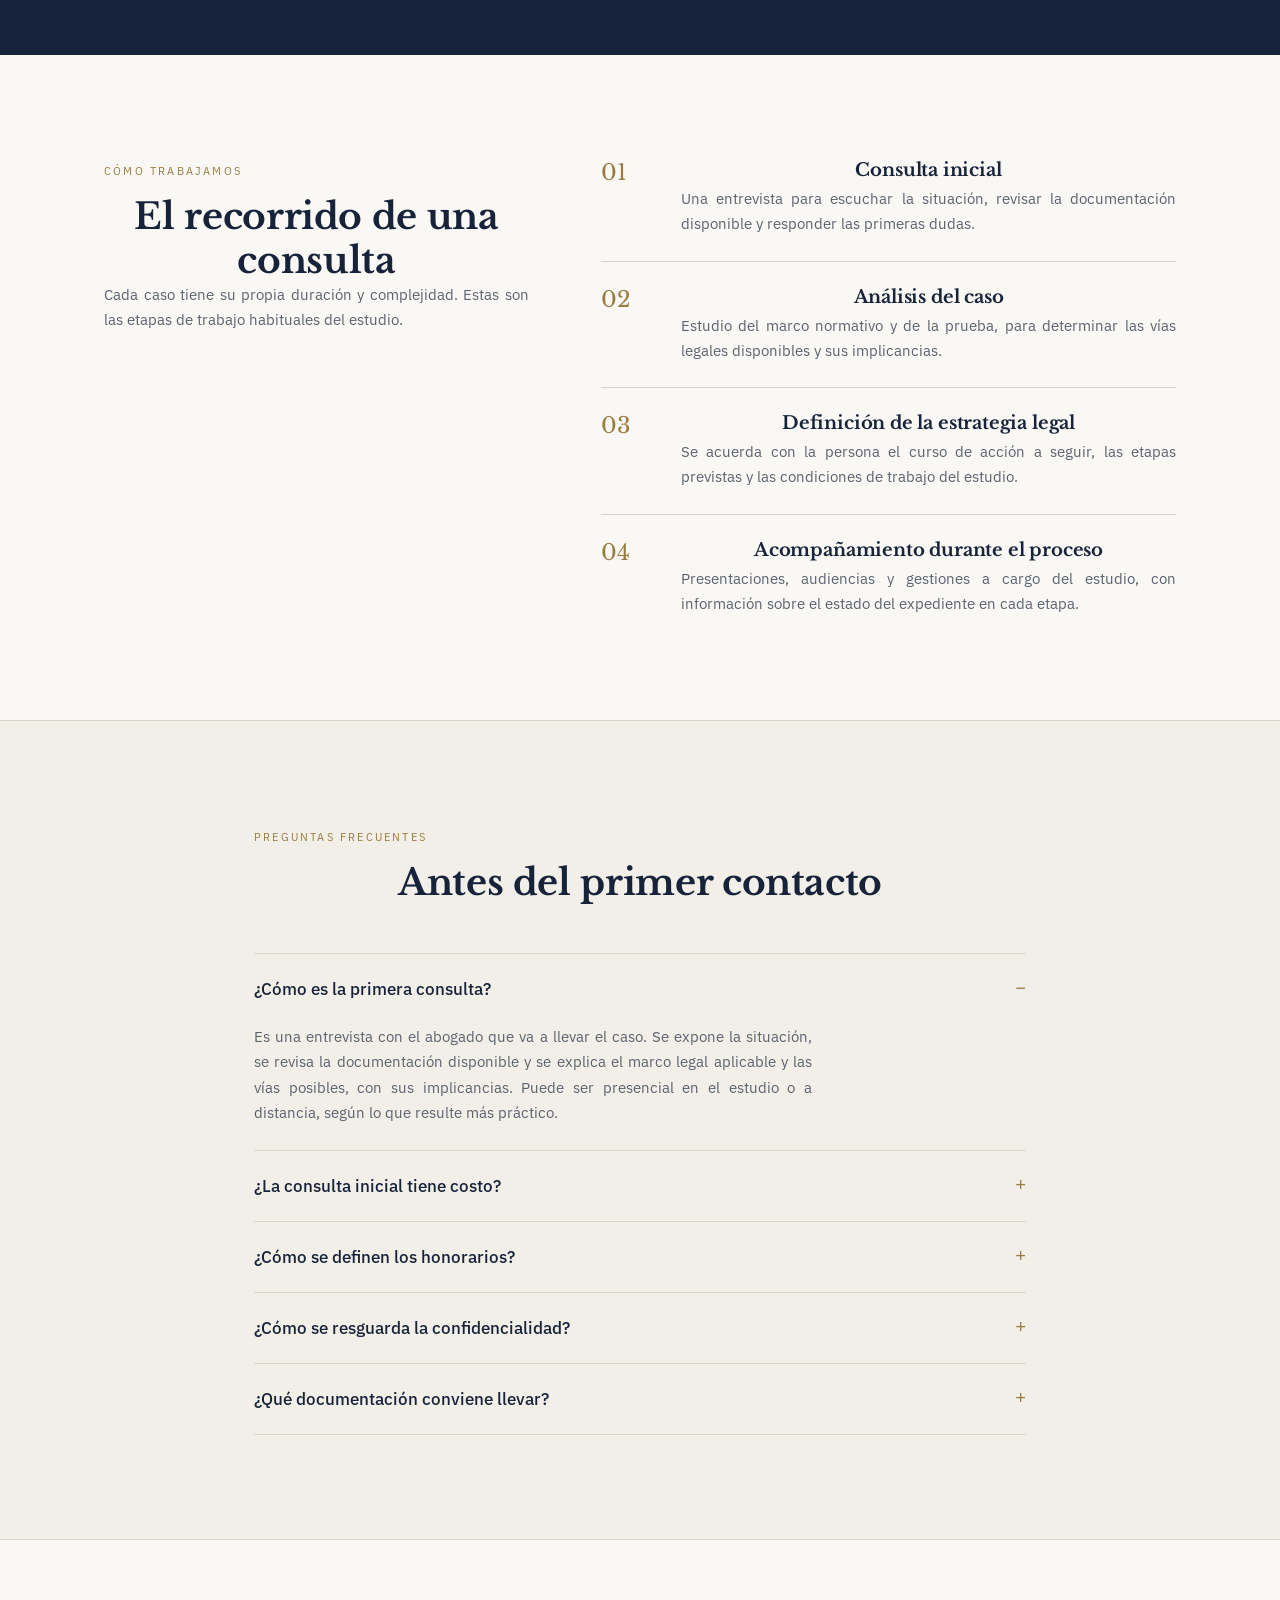
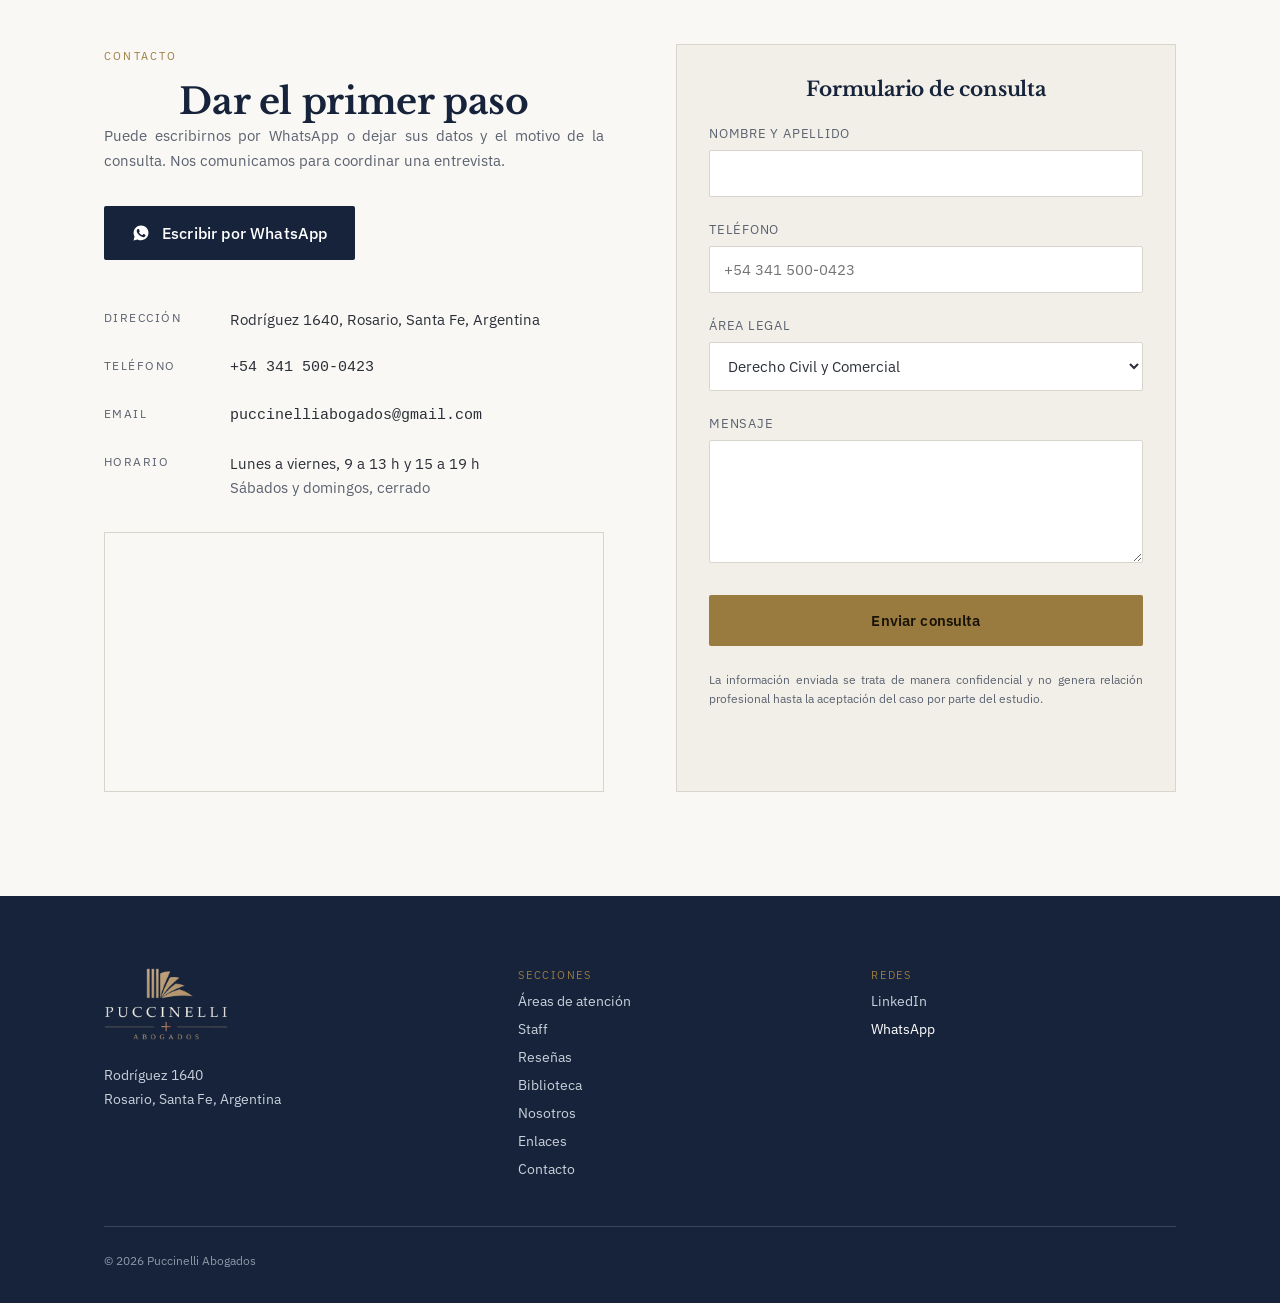
==== commit 69a910a4: "Restaurar formato de título en los valores de Nosotros Vuelve la grilla de valores a su estilo origi" ====
--- a/index.html
+++ b/index.html
@@ -65,7 +65,7 @@
 <link rel="preconnect" href="https://fonts.googleapis.com">
 <link rel="preconnect" href="https://fonts.gstatic.com" crossorigin>
 <link href="https://fonts.googleapis.com/css2?family=Libre+Baskerville:ital,wght@0,400;0,700;1,400&family=IBM+Plex+Sans:wght@300;400;500;600&display=swap" rel="stylesheet">
-<link rel="stylesheet" href="assets/css/styles.css?v=22">
+<link rel="stylesheet" href="assets/css/styles.css?v=23">
 </head>
 <body>
 
@@ -584,6 +584,6 @@
   </div>
 </footer>
 
-<script src="assets/js/main.js?v=22"></script>
+<script src="assets/js/main.js?v=23"></script>
 </body>
 </html>
--- a/assets/css/styles.css
+++ b/assets/css/styles.css
@@ -235,9 +235,9 @@
 .img-caption { margin-top: 10px; font-size: 12px; line-height: 1.6; color: var(--ink-soft); }
 .nosotros-copy { display: grid; gap: var(--s-4); }
 .lead { font-size: 17px; line-height: 1.72; color: var(--ink); }
-.values-grid { display: flex; flex-wrap: wrap; gap: 10px; margin-top: var(--s-3); }
-.value { border: 1px solid var(--line); border-radius: 999px; padding: 9px 20px; background: var(--white); }
-.value h3 { font-size: 13px; font-family: var(--font-body); font-weight: 600; letter-spacing: 0.02em; color: var(--navy); }
+.values-grid { display: grid; grid-template-columns: repeat(auto-fit, minmax(200px, 1fr)); gap: var(--s-3); margin-top: var(--s-2); }
+.value { border-top: 2px solid var(--navy); padding-top: var(--s-2); }
+.value h3 { font-size: 16px; }
 
 /* Areas */
 .areas-grid { margin-top: var(--s-5); display: grid; grid-template-columns: repeat(auto-fit, minmax(280px, 1fr)); gap: var(--s-3); }
@@ -507,7 +507,8 @@
    column so cards never get pushed wider than the viewport. */
 @media (max-width: 480px) {
   .areas-grid,
-  .why-grid {
+  .why-grid,
+  .values-grid {
     grid-template-columns: 1fr;
   }
 }
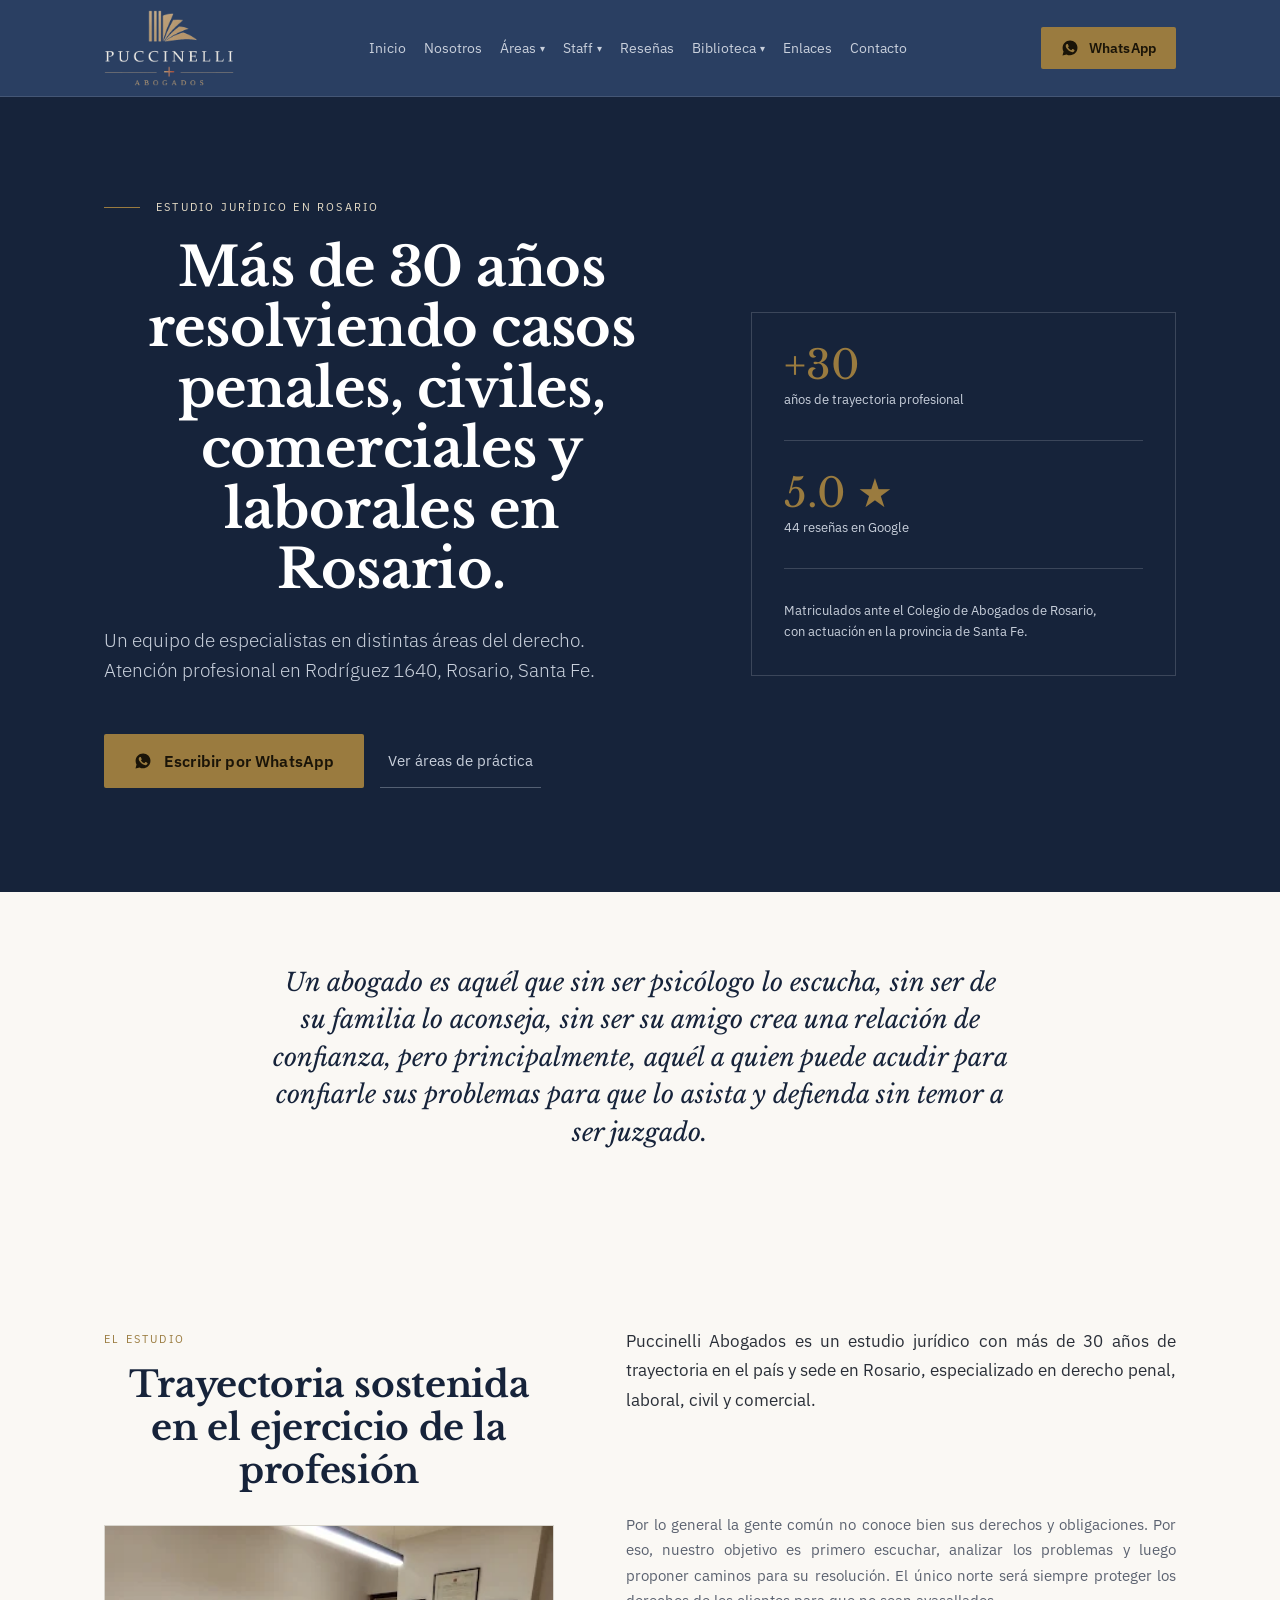
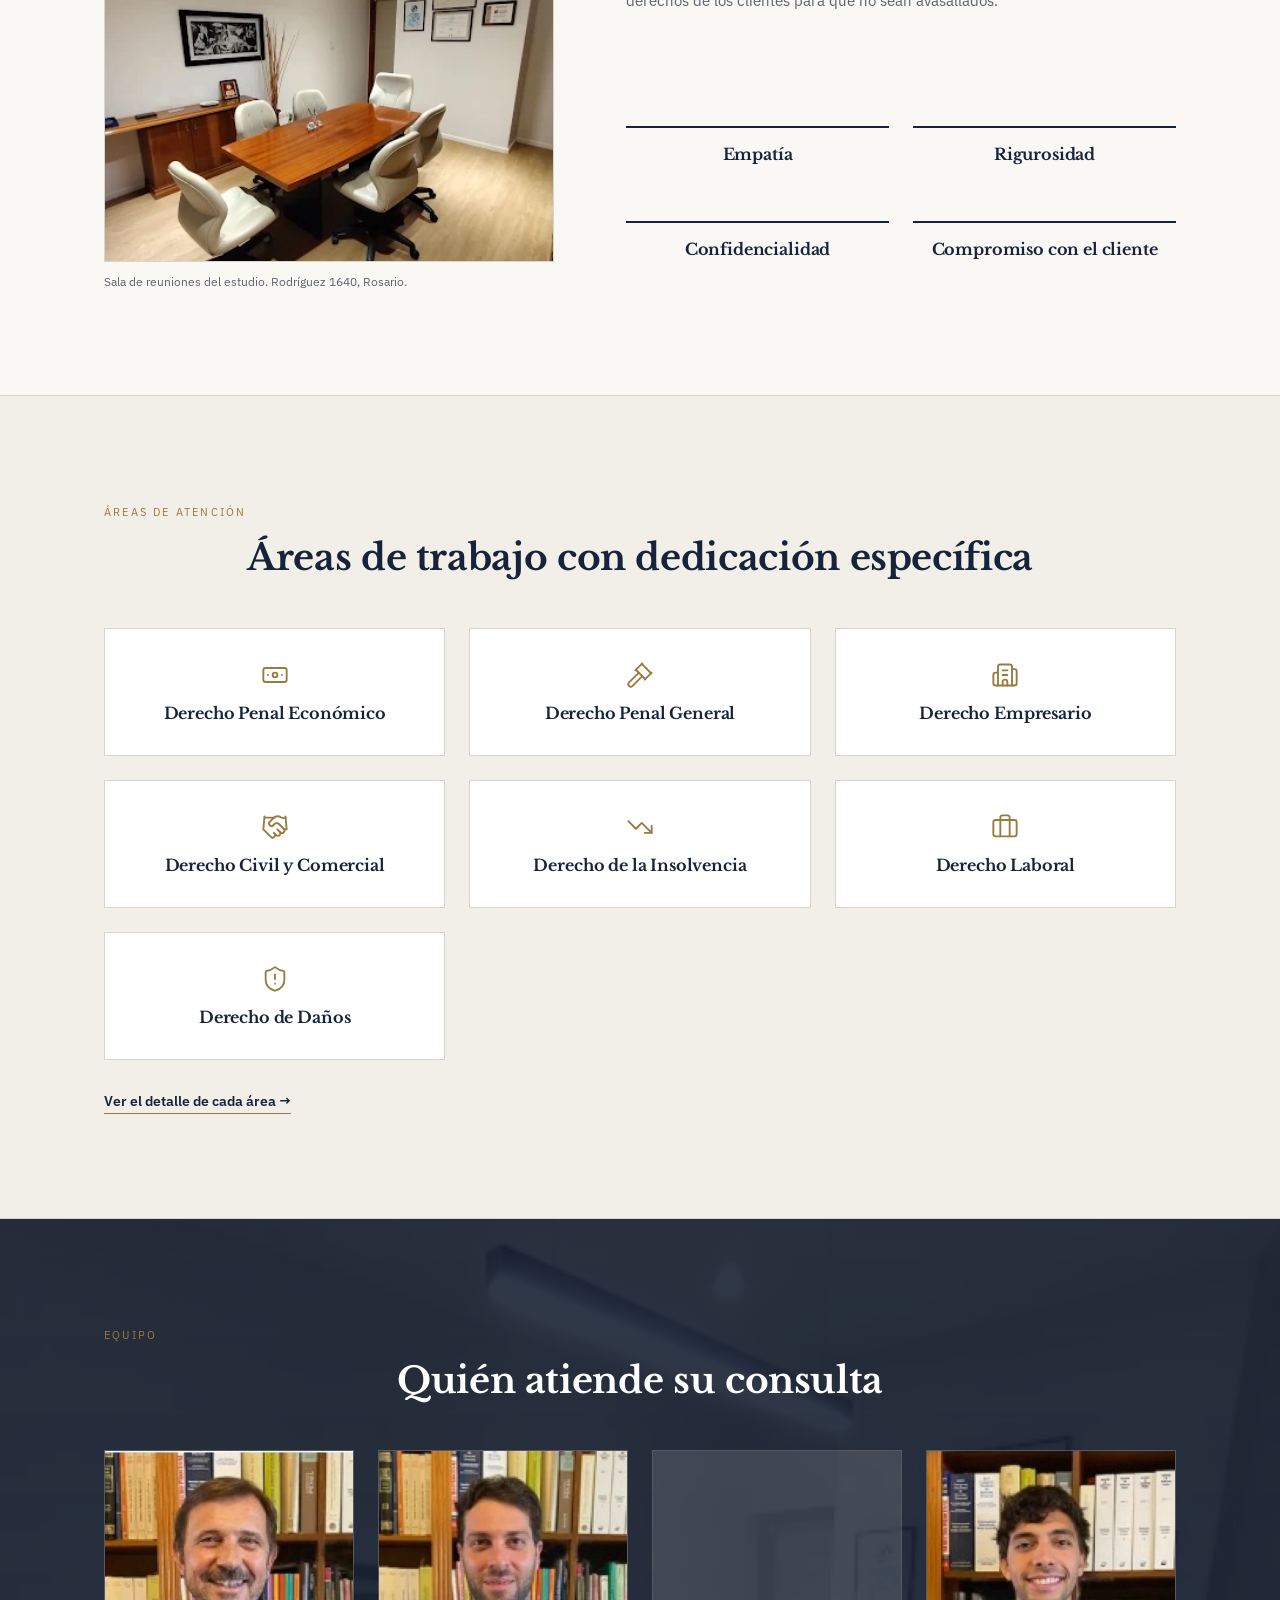
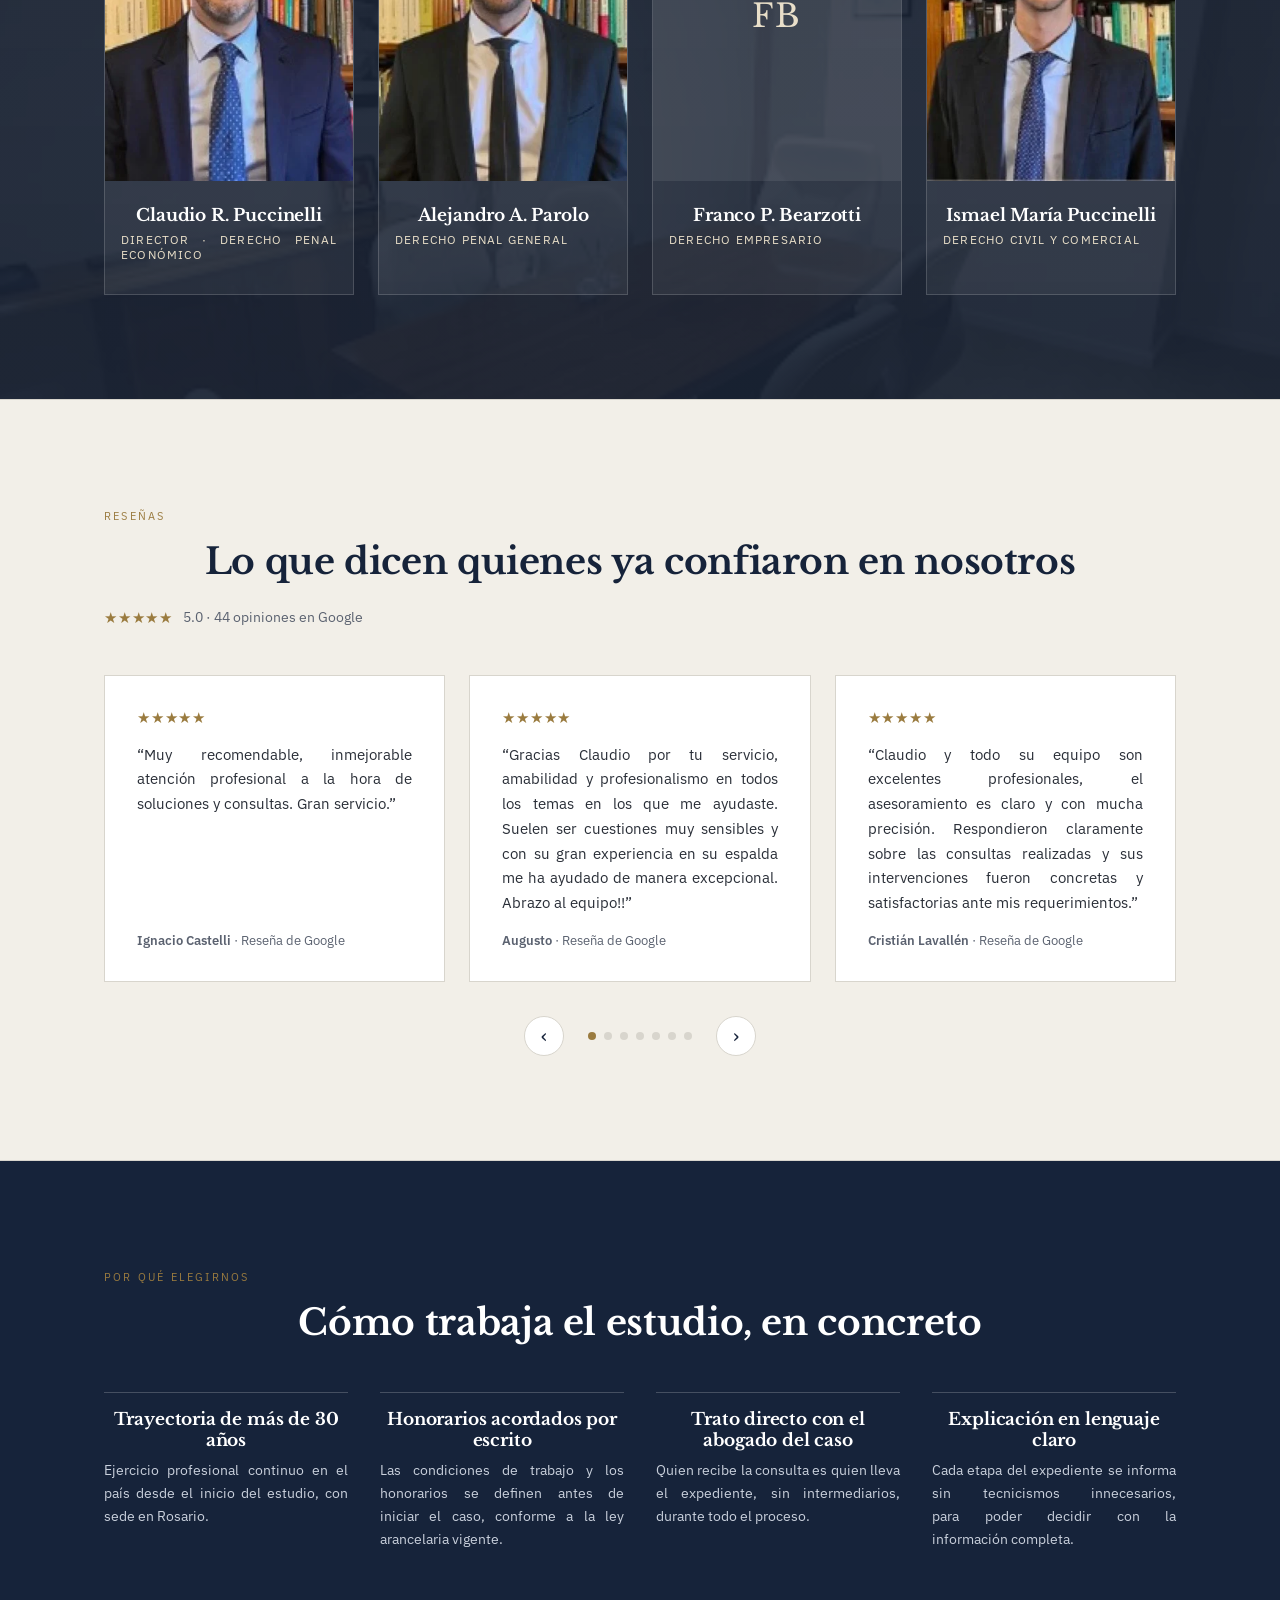
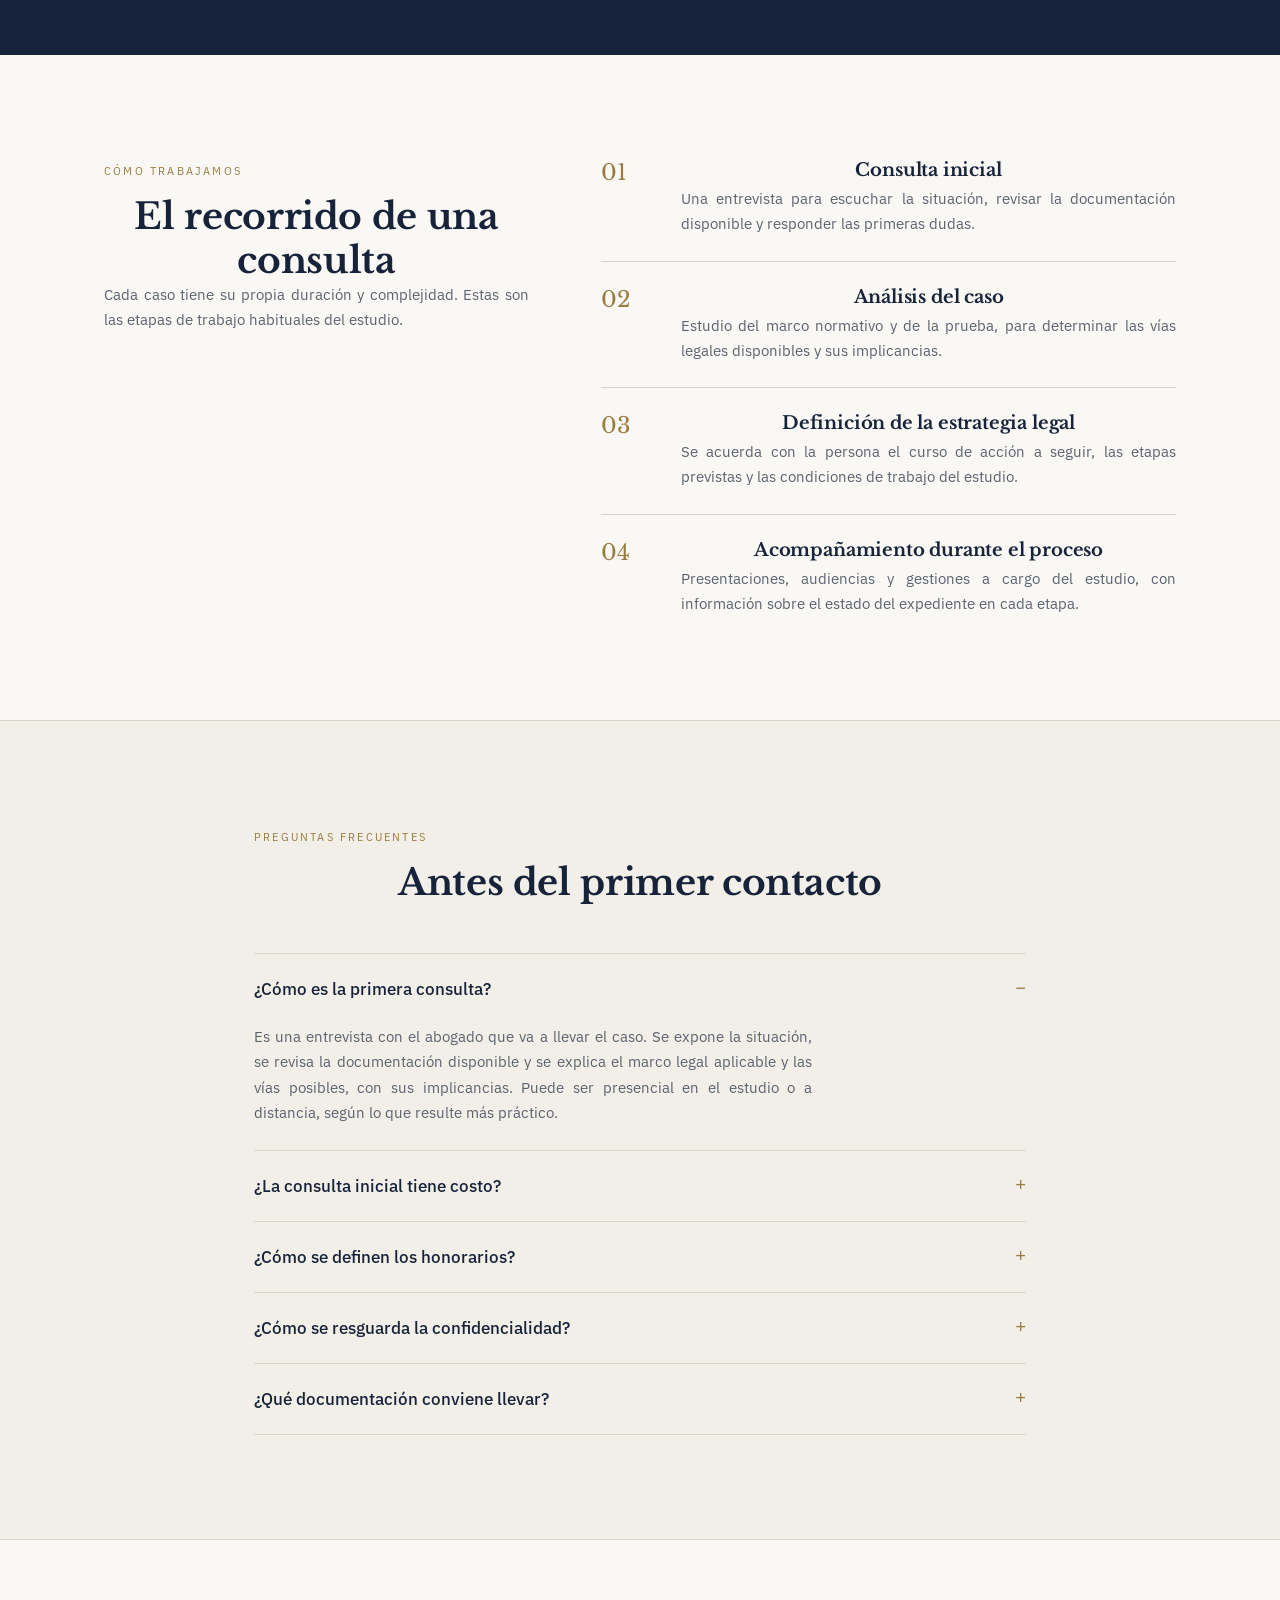
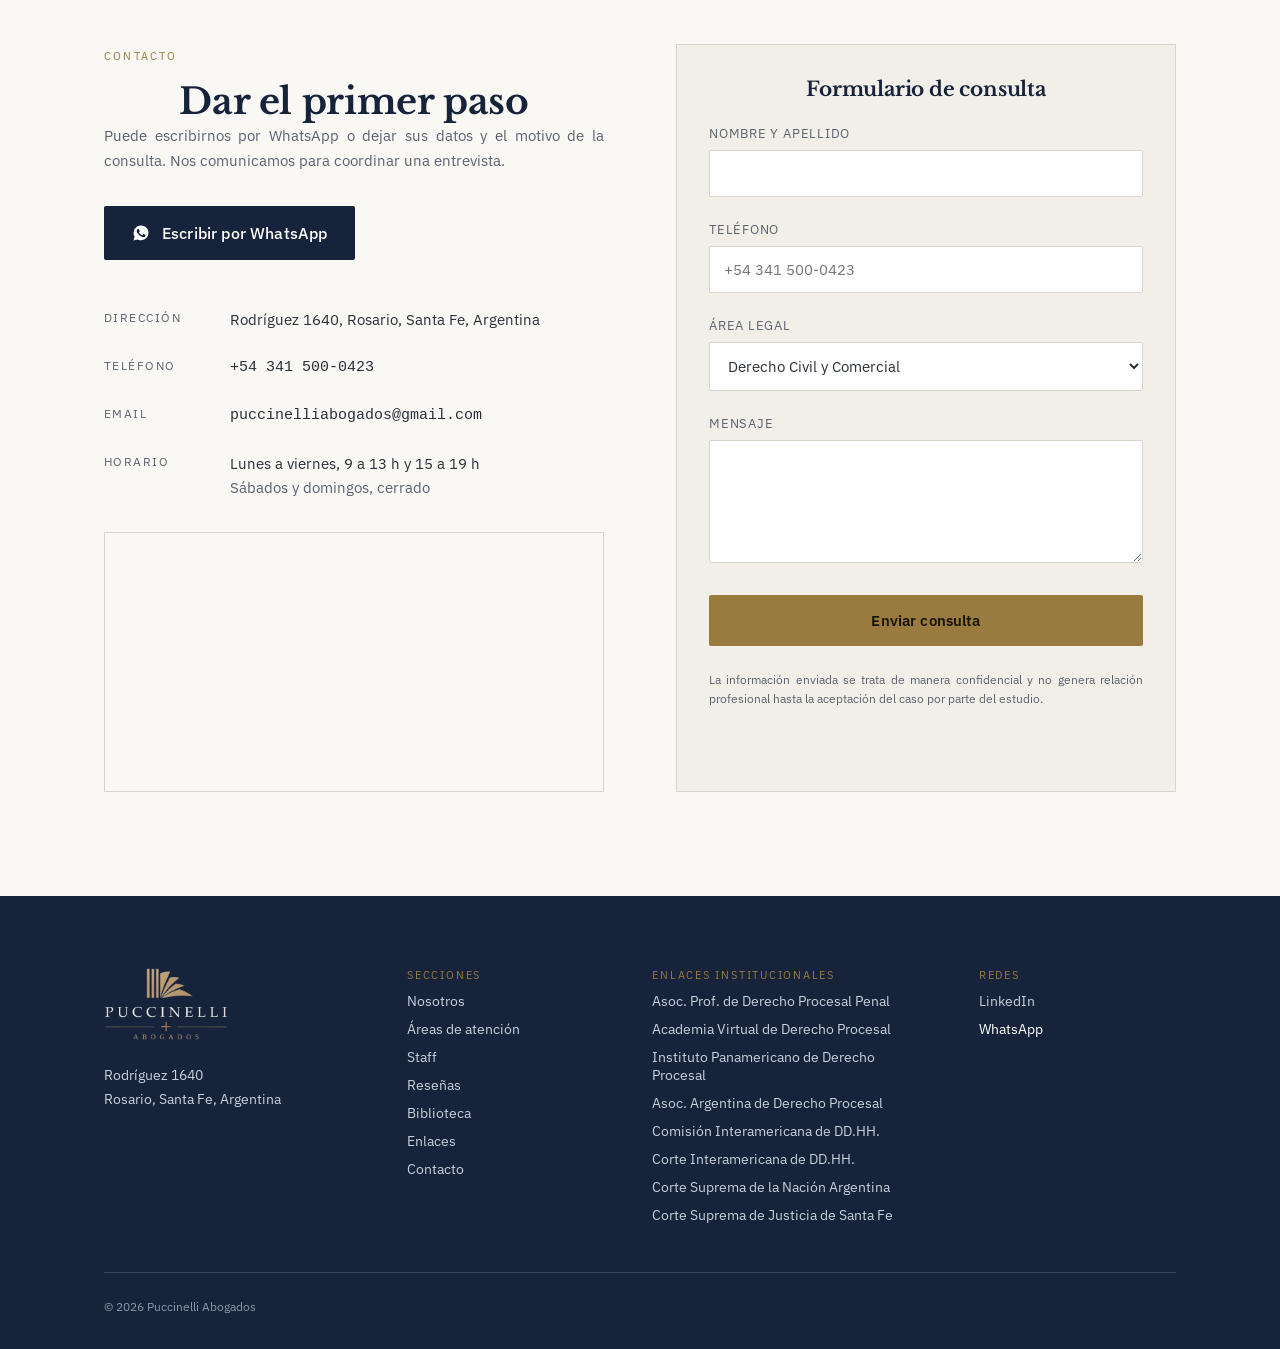
==== commit 272bbd7e: "Corregir orden del menú, offset de anclas, footer y foto de Claudio Reordena Nosotros en el menú y f" ====
--- a/index.html
+++ b/index.html
@@ -65,7 +65,7 @@
 <link rel="preconnect" href="https://fonts.googleapis.com">
 <link rel="preconnect" href="https://fonts.gstatic.com" crossorigin>
 <link href="https://fonts.googleapis.com/css2?family=Libre+Baskerville:ital,wght@0,400;0,700;1,400&family=IBM+Plex+Sans:wght@300;400;500;600&display=swap" rel="stylesheet">
-<link rel="stylesheet" href="assets/css/styles.css?v=23">
+<link rel="stylesheet" href="assets/css/styles.css?v=24">
 </head>
 <body>
 
@@ -77,6 +77,7 @@
 
     <nav class="nav-desktop">
       <a href="index.html">Inicio</a>
+      <a href="index.html#nosotros">Nosotros</a>
 
       <div class="nav-item">
         <button type="button" class="nav-toggle" aria-expanded="false" aria-haspopup="true">Áreas <span class="nav-caret" aria-hidden="true">▾</span></button>
@@ -113,7 +114,6 @@
         </div>
       </div>
 
-      <a href="index.html#nosotros">Nosotros</a>
       <a href="enlaces.html">Enlaces</a>
       <a href="index.html#contacto">Contacto</a>
     </nav>
@@ -131,6 +131,7 @@
 
   <nav class="nav-mobile" id="navMobile">
     <a href="index.html">Inicio</a>
+    <a href="index.html#nosotros">Nosotros</a>
 
     <div class="nav-item">
       <button type="button" class="nav-toggle" aria-expanded="false" aria-haspopup="true">Áreas <span class="nav-caret" aria-hidden="true">▾</span></button>
@@ -167,7 +168,6 @@
       </div>
     </div>
 
-    <a href="index.html#nosotros">Nosotros</a>
     <a href="enlaces.html">Enlaces</a>
     <a href="index.html#contacto">Contacto</a>
   </nav>
@@ -564,13 +564,24 @@
       </div>
       <div class="footer-col">
         <span class="footer-heading">Secciones</span>
+        <a href="index.html#nosotros">Nosotros</a>
         <a href="areas.html">Áreas de atención</a>
         <a href="index.html#equipo">Staff</a>
         <a href="index.html#testimonios">Reseñas</a>
         <a href="biblioteca.html">Biblioteca</a>
-        <a href="index.html#nosotros">Nosotros</a>
         <a href="enlaces.html">Enlaces</a>
         <a href="index.html#contacto">Contacto</a>
+      </div>
+      <div class="footer-col">
+        <span class="footer-heading">Enlaces institucionales</span>
+        <a href="https://www.profprocesalpenal.com.ar" target="_blank" rel="noopener">Asoc. Prof. de Derecho Procesal Penal</a>
+        <a href="https://www.academiadederecho.com" target="_blank" rel="noopener">Academia Virtual de Derecho Procesal</a>
+        <a href="https://www.institutoderechoprocesal.org" target="_blank" rel="noopener">Instituto Panamericano de Derecho Procesal</a>
+        <a href="https://www.aadproc.org.ar" target="_blank" rel="noopener">Asoc. Argentina de Derecho Procesal</a>
+        <a href="https://www.oas.org" target="_blank" rel="noopener">Comisión Interamericana de DD.HH.</a>
+        <a href="https://www.corteidh.or.cr" target="_blank" rel="noopener">Corte Interamericana de DD.HH.</a>
+        <a href="https://www.csjn.gov.ar" target="_blank" rel="noopener">Corte Suprema de la Nación Argentina</a>
+        <a href="https://www.justiciasantafe.gov.ar" target="_blank" rel="noopener">Corte Suprema de Justicia de Santa Fe</a>
       </div>
       <div class="footer-col">
         <span class="footer-heading">Redes</span>
@@ -584,6 +595,6 @@
   </div>
 </footer>
 
-<script src="assets/js/main.js?v=23"></script>
+<script src="assets/js/main.js?v=24"></script>
 </body>
 </html>
--- a/assets/css/styles.css
+++ b/assets/css/styles.css
@@ -20,7 +20,7 @@
 
 * { box-sizing: border-box; }
 [hidden] { display: none !important; }
-html { scroll-behavior: smooth; }
+html { scroll-behavior: smooth; scroll-padding-top: 116px; }
 html, body { max-width: 100%; overflow-x: hidden; }
 body {
   margin: 0;
@@ -469,7 +469,7 @@
 
 /* Footer */
 .site-footer { background: var(--navy); color: #c9d0dc; padding: var(--s-6) 0 var(--s-4); }
-.footer-grid { display: grid; grid-template-columns: 1.2fr 1fr 1fr; gap: var(--s-5); }
+.footer-grid { display: grid; grid-template-columns: 1.1fr 0.85fr 1.2fr 0.85fr; gap: var(--s-5); }
 .footer-logo-img { height: 72px; width: auto; display: block; }
 .footer-address { margin-top: var(--s-3); font-size: 14px; line-height: 1.7; }
 .footer-col { display: grid; gap: 10px; align-content: start; font-size: 14px; }
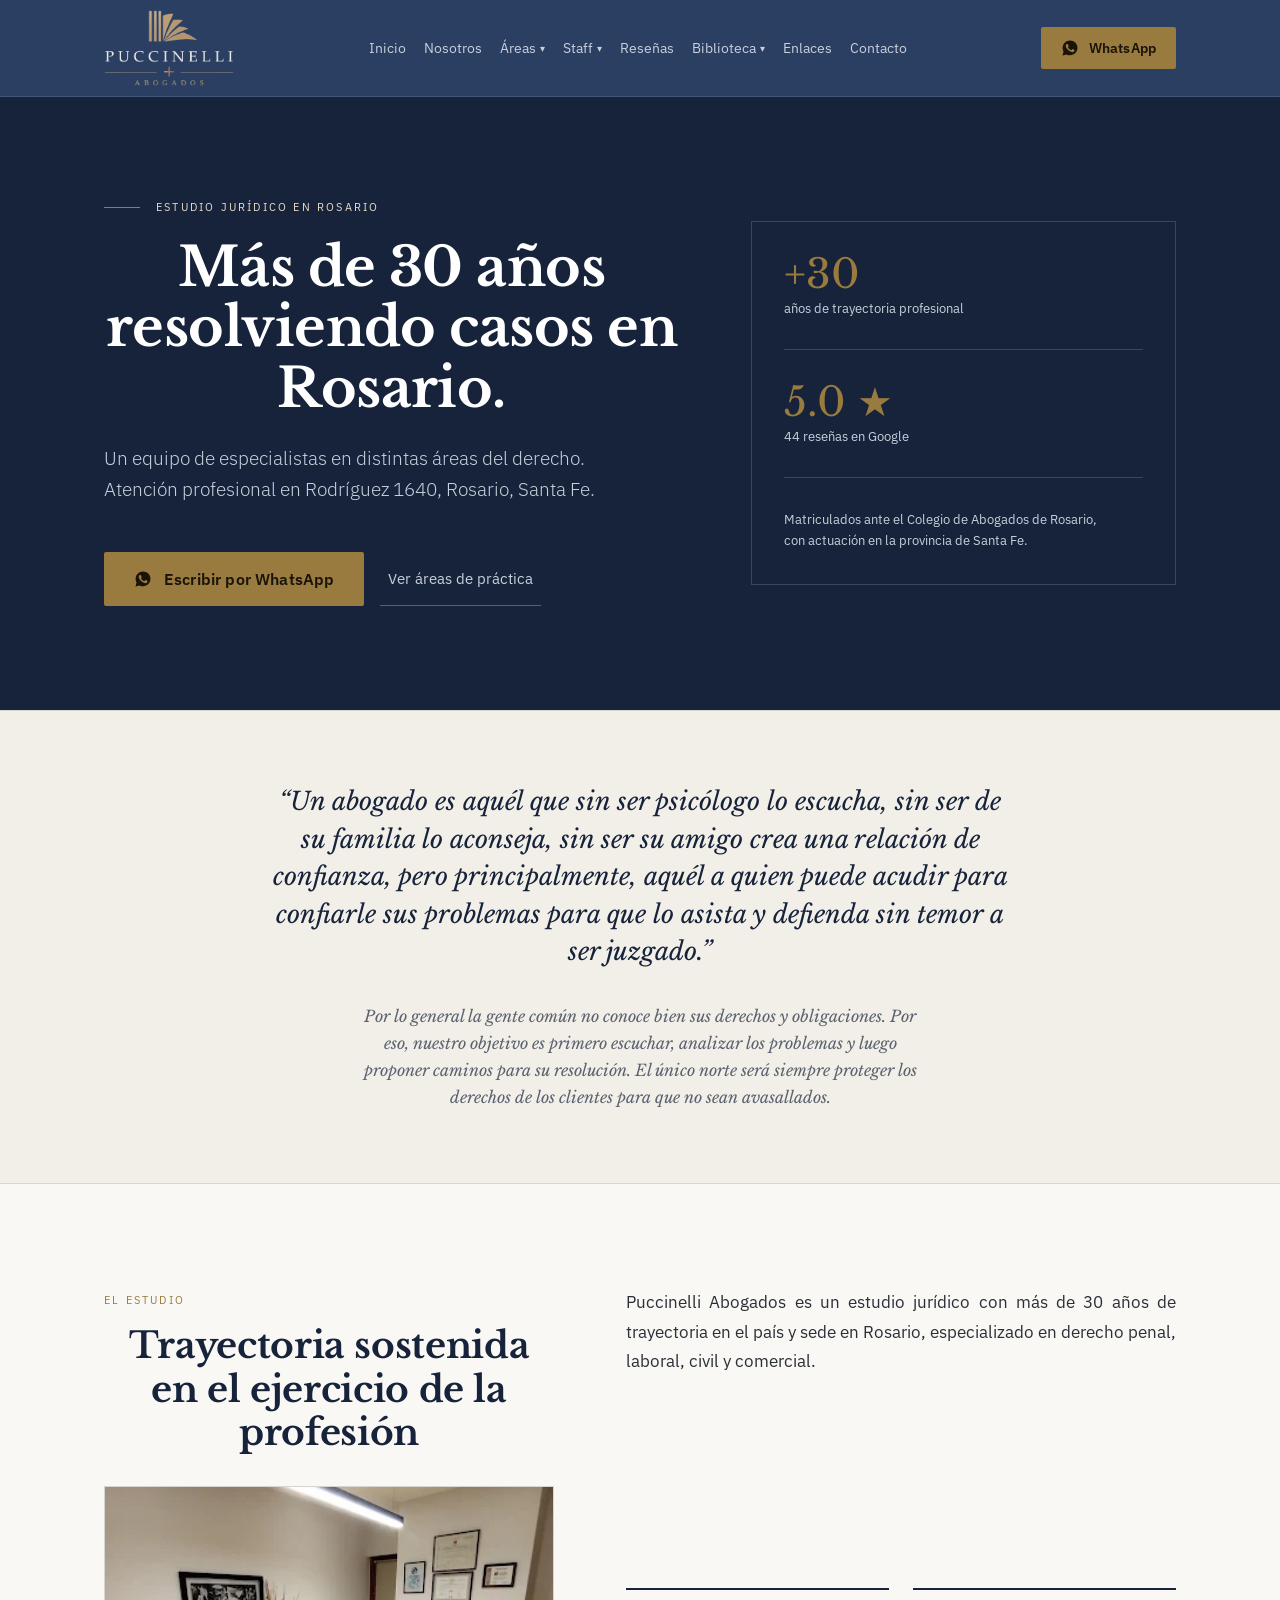
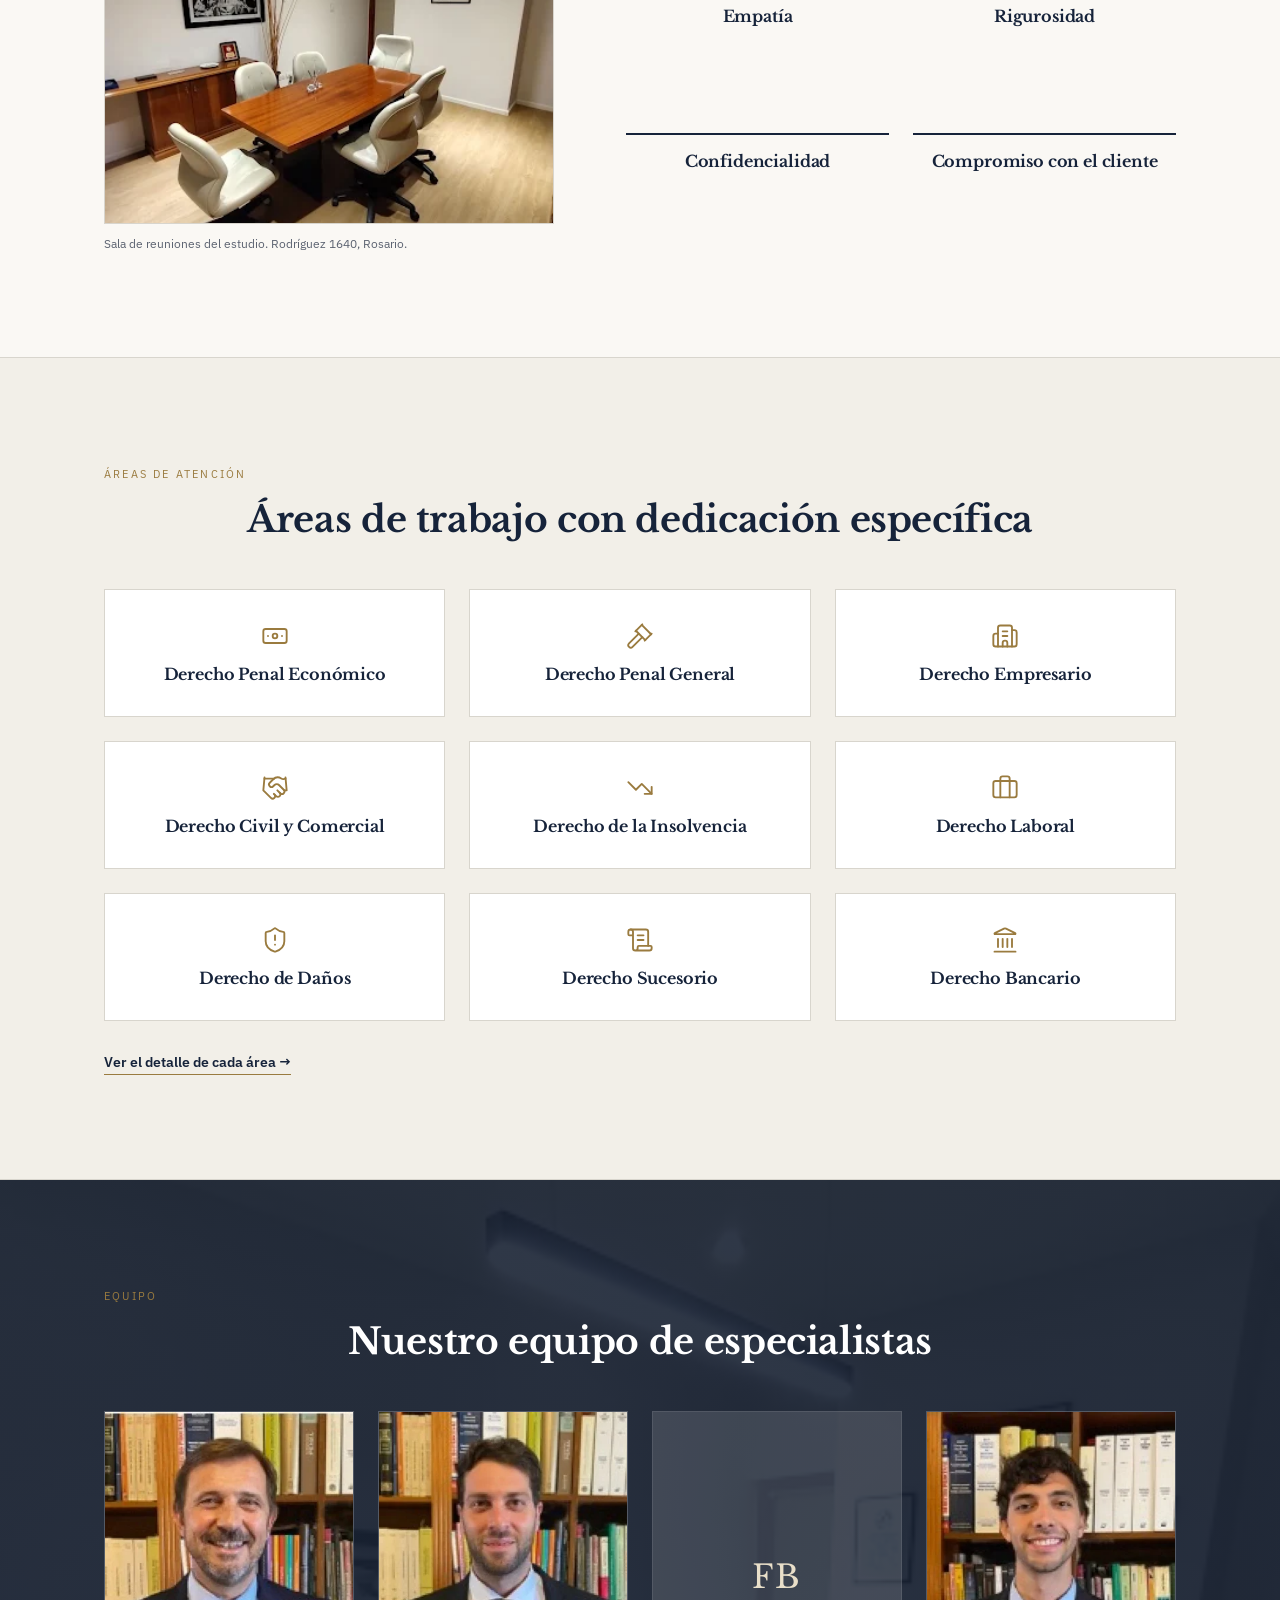
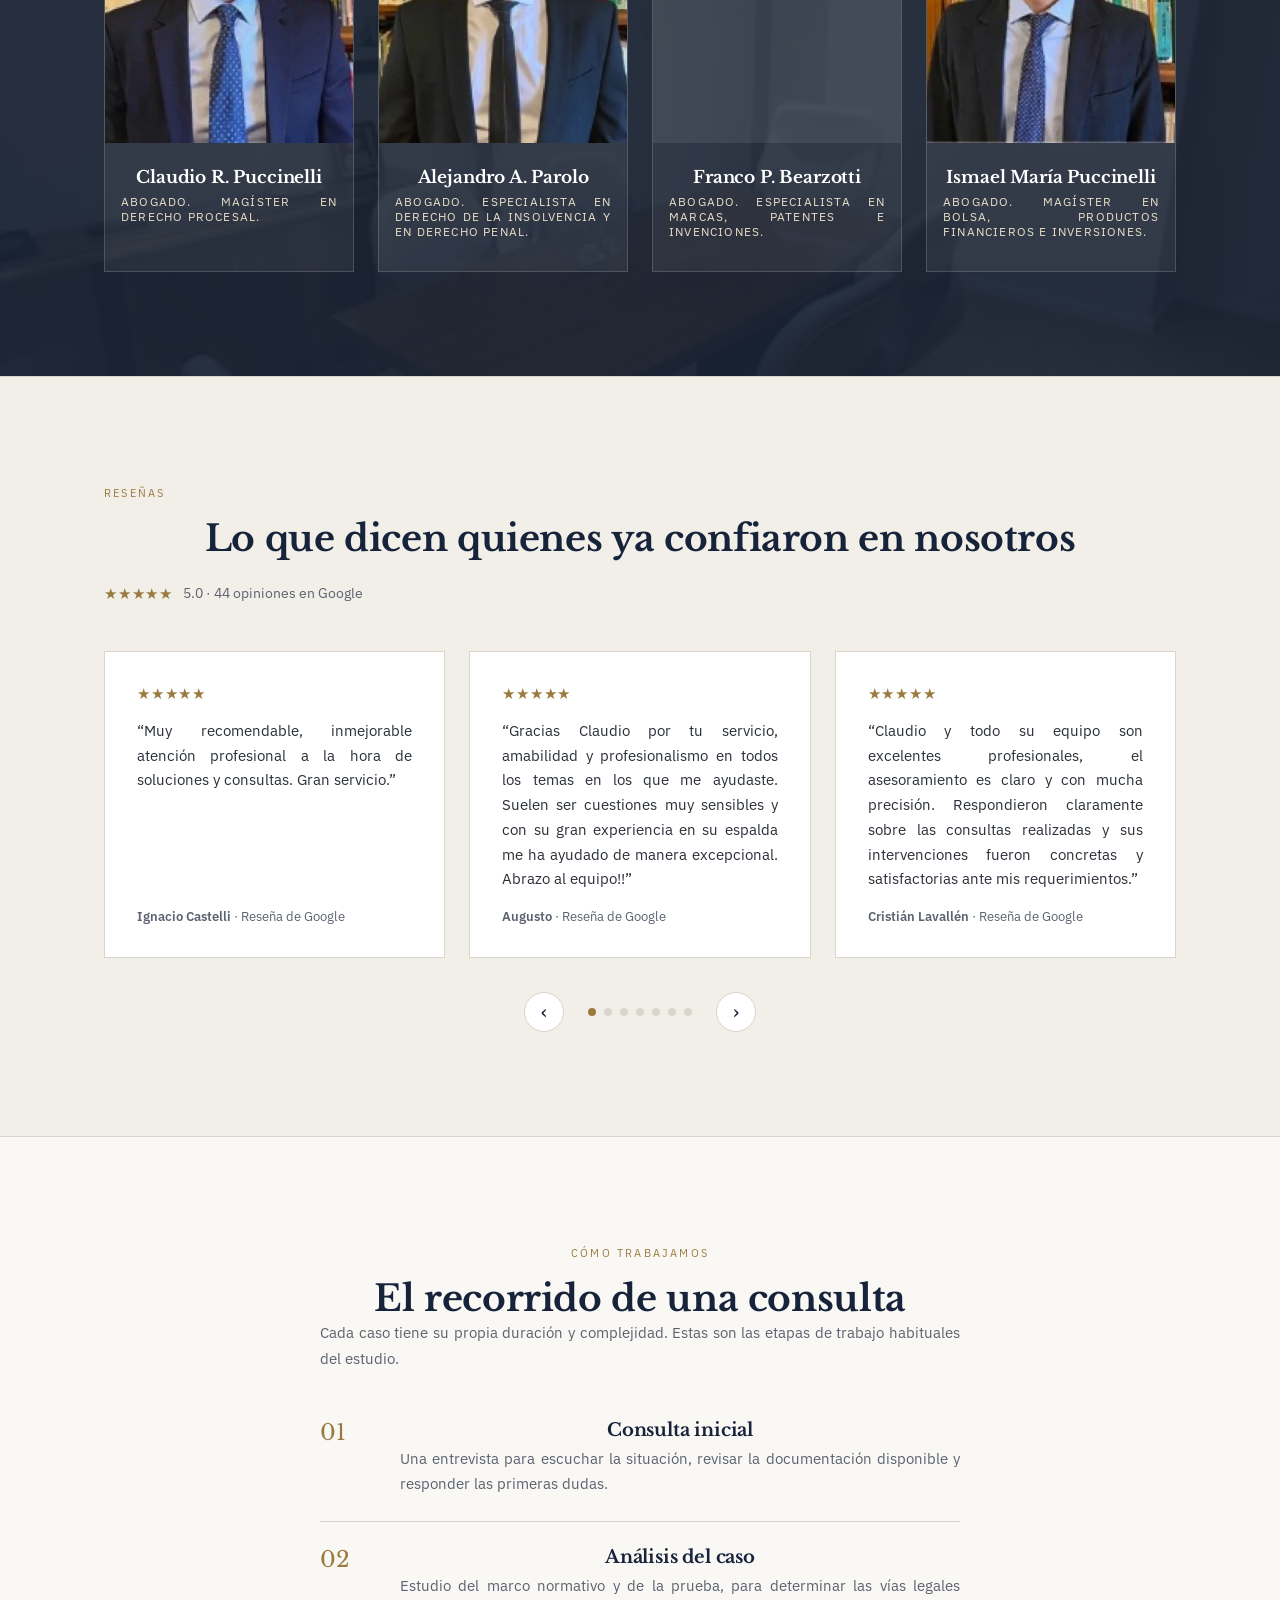
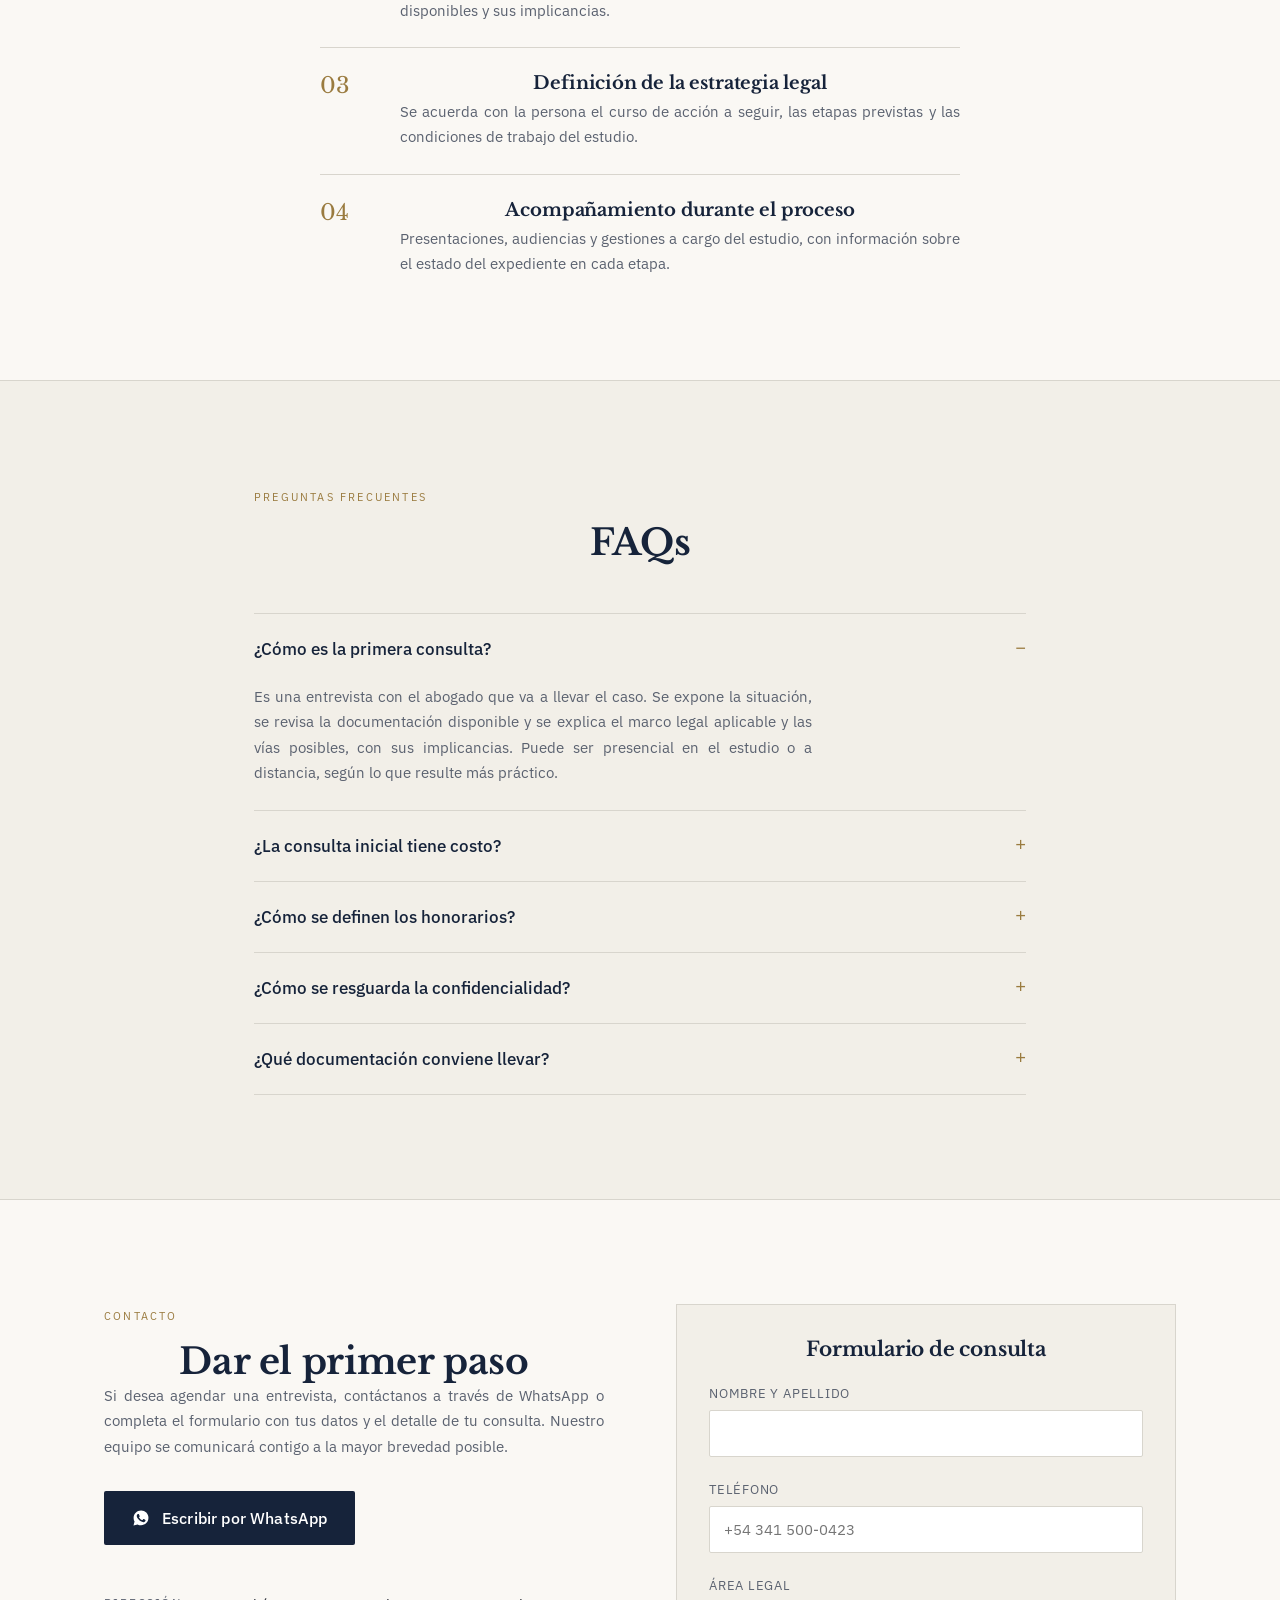
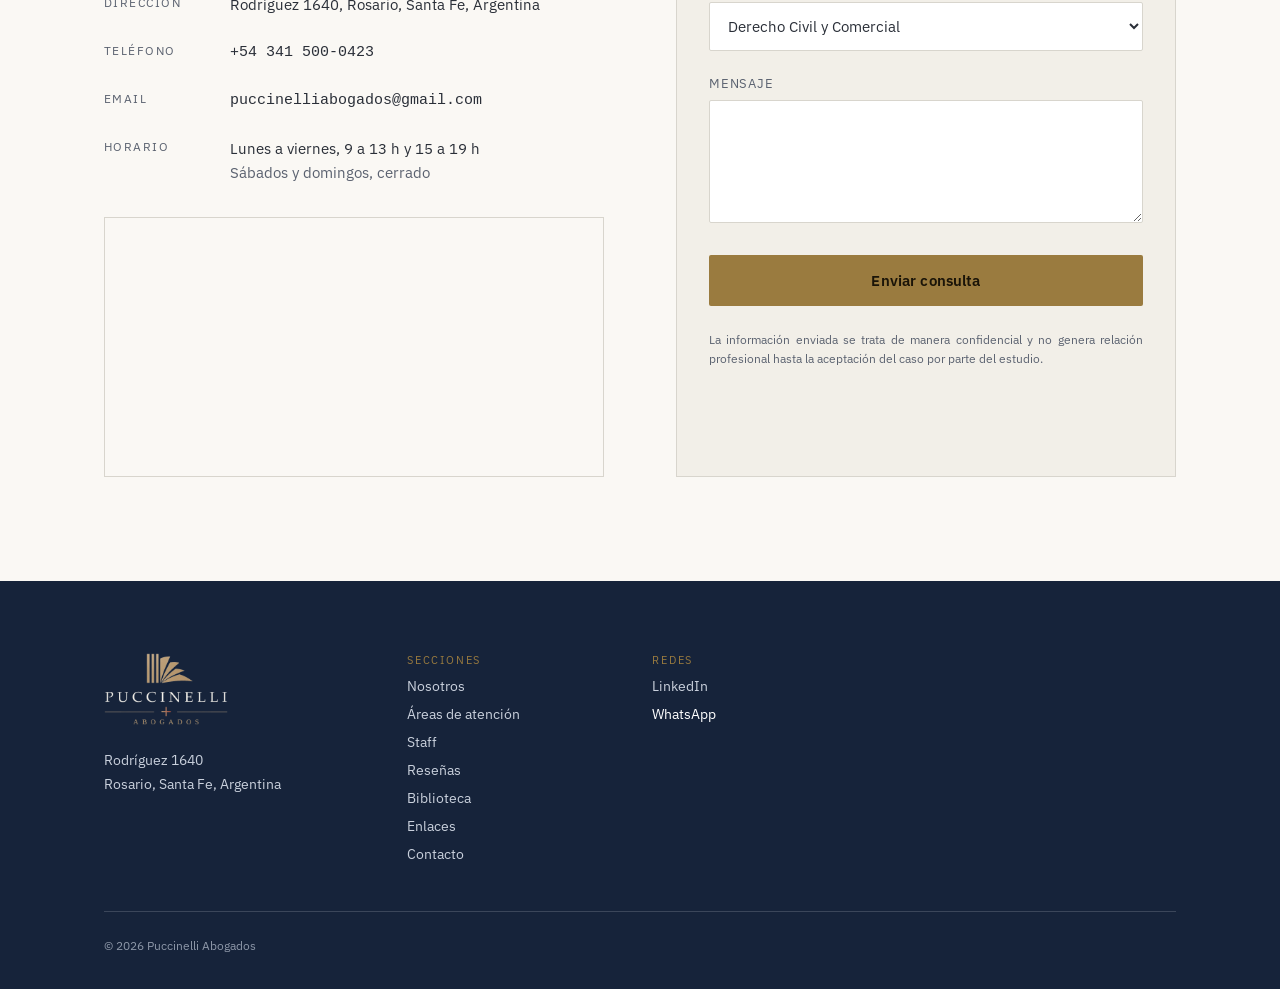
==== commit 3db77a28: "Segunda ronda de correcciones del estudio Ajustes de copy y layout pedidos sobre lo ya publicado: tí" ====
--- a/index.html
+++ b/index.html
@@ -4,14 +4,14 @@
 <meta charset="utf-8">
 <meta name="viewport" content="width=device-width, initial-scale=1">
 <title>Puccinelli Abogados — Estudio jurídico en Rosario</title>
-<meta name="description" content="Estudio jurídico en Rosario con más de 30 años de trayectoria. Derecho Penal, Civil y Comercial, Empresario, Insolvencia, Laboral y Daños. Rodríguez 1640, Rosario, Santa Fe.">
+<meta name="description" content="Estudio jurídico en Rosario con más de 30 años de trayectoria. Derecho Penal, Civil y Comercial, Empresario, Insolvencia, Laboral, Daños, Sucesorio y Bancario. Rodríguez 1640, Rosario, Santa Fe.">
 <link rel="canonical" href="https://puccinelliabogados.com.ar/">
 
 <meta property="og:type" content="website">
 <meta property="og:url" content="https://puccinelliabogados.com.ar/">
 <meta property="og:site_name" content="Puccinelli Abogados">
 <meta property="og:title" content="Puccinelli Abogados — Estudio jurídico en Rosario">
-<meta property="og:description" content="Más de 30 años de trayectoria. Derecho Penal, Civil y Comercial, Empresario, Insolvencia, Laboral y Daños. Rodríguez 1640, Rosario, Santa Fe.">
+<meta property="og:description" content="Más de 30 años de trayectoria. Derecho Penal, Civil y Comercial, Empresario, Insolvencia, Laboral, Daños, Sucesorio y Bancario. Rodríguez 1640, Rosario, Santa Fe.">
 <meta property="og:image" content="https://puccinelliabogados.com.ar/assets/img/og-image.jpg">
 <meta property="og:image:width" content="1200">
 <meta property="og:image:height" content="630">
@@ -19,7 +19,7 @@
 
 <meta name="twitter:card" content="summary_large_image">
 <meta name="twitter:title" content="Puccinelli Abogados — Estudio jurídico en Rosario">
-<meta name="twitter:description" content="Más de 30 años de trayectoria. Derecho Penal, Civil y Comercial, Empresario, Insolvencia, Laboral y Daños. Rodríguez 1640, Rosario, Santa Fe.">
+<meta name="twitter:description" content="Más de 30 años de trayectoria. Derecho Penal, Civil y Comercial, Empresario, Insolvencia, Laboral, Daños, Sucesorio y Bancario. Rodríguez 1640, Rosario, Santa Fe.">
 <meta name="twitter:image" content="https://puccinelliabogados.com.ar/assets/img/og-image.jpg">
 
 <meta name="theme-color" content="#16233a">
@@ -65,7 +65,7 @@
 <link rel="preconnect" href="https://fonts.googleapis.com">
 <link rel="preconnect" href="https://fonts.gstatic.com" crossorigin>
 <link href="https://fonts.googleapis.com/css2?family=Libre+Baskerville:ital,wght@0,400;0,700;1,400&family=IBM+Plex+Sans:wght@300;400;500;600&display=swap" rel="stylesheet">
-<link rel="stylesheet" href="assets/css/styles.css?v=24">
+<link rel="stylesheet" href="assets/css/styles.css?v=25">
 </head>
 <body>
 
@@ -89,6 +89,8 @@
           <a href="areas.html#area-insolvencia">Derecho de la Insolvencia</a>
           <a href="areas.html#area-laboral">Derecho Laboral</a>
           <a href="areas.html#area-danos">Derecho de Daños</a>
+          <a href="areas.html#area-sucesorio">Derecho Sucesorio</a>
+          <a href="areas.html#area-bancario">Derecho Bancario</a>
         </div>
       </div>
 
@@ -143,6 +145,8 @@
         <a href="areas.html#area-insolvencia">Derecho de la Insolvencia</a>
         <a href="areas.html#area-laboral">Derecho Laboral</a>
         <a href="areas.html#area-danos">Derecho de Daños</a>
+        <a href="areas.html#area-sucesorio">Derecho Sucesorio</a>
+        <a href="areas.html#area-bancario">Derecho Bancario</a>
       </div>
     </div>
 
@@ -180,7 +184,7 @@
         <span class="rule-short"></span>
         <span class="eyebrow-text">Estudio jurídico en Rosario</span>
       </div>
-      <h1 class="hero-title">Más de 30 años resolviendo casos penales, civiles, comerciales y laborales en Rosario.</h1>
+      <h1 class="hero-title">Más de 30 años resolviendo casos en Rosario.</h1>
       <p class="hero-sub">Un equipo de especialistas en distintas áreas del derecho.<br>Atención profesional en Rodríguez 1640, Rosario, Santa Fe.</p>
       <div class="hero-cta">
         <a href="https://wa.me/5493415000423" target="_blank" rel="noopener" class="btn btn-accent">
@@ -209,9 +213,10 @@
   </div>
 </section>
 
-<section class="section quote-section">
+<section class="section quote-section section-alt">
   <div class="wrap">
-    <blockquote class="home-quote">Un abogado es aquél que sin ser psicólogo lo escucha, sin ser de su familia lo aconseja, sin ser su amigo crea una relación de confianza, pero principalmente, aquél a quien puede acudir para confiarle sus problemas para que lo asista y defienda sin temor a ser juzgado.</blockquote>
+    <blockquote class="home-quote">“Un abogado es aquél que sin ser psicólogo lo escucha, sin ser de su familia lo aconseja, sin ser su amigo crea una relación de confianza, pero principalmente, aquél a quien puede acudir para confiarle sus problemas para que lo asista y defienda sin temor a ser juzgado.”</blockquote>
+    <p class="quote-note">Por lo general la gente común no conoce bien sus derechos y obligaciones. Por eso, nuestro objetivo es primero escuchar, analizar los problemas y luego proponer caminos para su resolución. El único norte será siempre proteger los derechos de los clientes para que no sean avasallados.</p>
   </div>
 </section>
 
@@ -225,7 +230,6 @@
     </div>
     <div class="nosotros-copy">
       <p class="lead">Puccinelli Abogados es un estudio jurídico con más de 30 años de trayectoria en el país y sede en Rosario, especializado en derecho penal, laboral, civil y comercial.</p>
-      <p class="body-soft">Por lo general la gente común no conoce bien sus derechos y obligaciones. Por eso, nuestro objetivo es primero escuchar, analizar los problemas y luego proponer caminos para su resolución. El único norte será siempre proteger los derechos de los clientes para que no sean avasallados.</p>
       <div class="values-grid">
         <div class="value"><h3>Empatía</h3></div>
         <div class="value"><h3>Rigurosidad</h3></div>
@@ -269,6 +273,14 @@
         <svg class="area-icon" viewBox="0 0 24 24" fill="none" stroke="currentColor" stroke-width="1.6" stroke-linecap="round" stroke-linejoin="round" aria-hidden="true"><path d="M20 13c0 5-3.5 7.5-7.66 8.95a1 1 0 0 1-.67-.01C7.5 20.5 4 18 4 13V6a1 1 0 0 1 1-1c2 0 4.5-1.2 6.24-2.72a1.17 1.17 0 0 1 1.52 0C14.51 3.81 17 5 19 5a1 1 0 0 1 1 1z" /><path d="M12 8v4" /><path d="M12 16h.01" /></svg>
         <h3>Derecho de Daños</h3>
       </a>
+      <a class="area-card area-card--compact" href="areas.html#area-sucesorio">
+        <svg class="area-icon" viewBox="0 0 24 24" fill="none" stroke="currentColor" stroke-width="1.6" stroke-linecap="round" stroke-linejoin="round" aria-hidden="true"><path d="M15 12h-5" /><path d="M15 8h-5" /><path d="M19 17V5a2 2 0 0 0-2-2H4" /><path d="M8 21h12a2 2 0 0 0 2-2v-1a1 1 0 0 0-1-1H11a1 1 0 0 0-1 1v1a2 2 0 1 1-4 0V5a2 2 0 1 0-4 0v2a1 1 0 0 0 1 1h3" /></svg>
+        <h3>Derecho Sucesorio</h3>
+      </a>
+      <a class="area-card area-card--compact" href="areas.html#area-bancario">
+        <svg class="area-icon" viewBox="0 0 24 24" fill="none" stroke="currentColor" stroke-width="1.6" stroke-linecap="round" stroke-linejoin="round" aria-hidden="true"><path d="M10 18v-7" /><path d="M11.119 2.205a2 2 0 0 1 1.762 0l7.84 3.846A.5.5 0 0 1 20.5 7h-17a.5.5 0 0 1-.22-.949z" /><path d="M14 18v-7" /><path d="M18 18v-7" /><path d="M3 22h18" /><path d="M6 18v-7" /></svg>
+        <h3>Derecho Bancario</h3>
+      </a>
     </div>
     <a class="see-all-link" href="areas.html">Ver el detalle de cada área →</a>
   </div>
@@ -278,35 +290,35 @@
   <div class="equipo-bg" aria-hidden="true"></div>
   <div class="wrap">
     <span class="kicker">Equipo</span>
-    <h2 class="h2 h2-light">Quién atiende su consulta</h2>
+    <h2 class="h2 h2-light">Nuestro equipo de especialistas</h2>
 
     <div class="team-grid">
       <article class="team-member" id="staff-claudio">
         <img src="assets/img/claudio-puccinelli.webp" alt="Claudio R. Puccinelli, director del estudio" class="team-photo">
         <div class="team-member-body">
           <h3>Claudio R. Puccinelli</h3>
-          <p class="team-role">Director · Derecho Penal Económico</p>
+          <p class="team-role">Abogado. Magíster en Derecho Procesal.</p>
         </div>
       </article>
       <article class="team-member" id="staff-parolo">
         <img src="assets/img/alejandro-parolo.webp" alt="Alejandro A. Parolo" class="team-photo">
         <div class="team-member-body">
           <h3>Alejandro A. Parolo</h3>
-          <p class="team-role">Derecho Penal General</p>
+          <p class="team-role">Abogado. Especialista en Derecho de la Insolvencia y en Derecho Penal.</p>
         </div>
       </article>
       <article class="team-member" id="staff-bearzotti">
         <div class="team-avatar" aria-hidden="true">FB</div>
         <div class="team-member-body">
           <h3>Franco P. Bearzotti</h3>
-          <p class="team-role">Derecho Empresario</p>
+          <p class="team-role">Abogado. Especialista en Marcas, Patentes e Invenciones.</p>
         </div>
       </article>
       <article class="team-member" id="staff-ismael">
         <img src="assets/img/ismael-puccinelli.webp" alt="Ismael María Puccinelli" class="team-photo">
         <div class="team-member-body">
           <h3>Ismael María Puccinelli</h3>
-          <p class="team-role">Derecho Civil y Comercial</p>
+          <p class="team-role">Abogado. Magíster en Bolsa, Productos Financieros e Inversiones.</p>
         </div>
       </article>
     </div>
@@ -378,34 +390,9 @@
   </div>
 </section>
 
-<section class="section section-dark">
-  <div class="wrap">
-    <span class="kicker">Por qué elegirnos</span>
-    <h2 class="h2 h2-narrow">Cómo trabaja el estudio, en concreto</h2>
-    <div class="why-grid">
-      <div class="why-item">
-        <h3>Trayectoria de más de 30 años</h3>
-        <p>Ejercicio profesional continuo en el país desde el inicio del estudio, con sede en Rosario.</p>
-      </div>
-      <div class="why-item">
-        <h3>Honorarios acordados por escrito</h3>
-        <p>Las condiciones de trabajo y los honorarios se definen antes de iniciar el caso, conforme a la ley arancelaria vigente.</p>
-      </div>
-      <div class="why-item">
-        <h3>Trato directo con el abogado del caso</h3>
-        <p>Quien recibe la consulta es quien lleva el expediente, sin intermediarios, durante todo el proceso.</p>
-      </div>
-      <div class="why-item">
-        <h3>Explicación en lenguaje claro</h3>
-        <p>Cada etapa del expediente se informa sin tecnicismos innecesarios, para poder decidir con la información completa.</p>
-      </div>
-    </div>
-  </div>
-</section>
-
 <section class="section">
   <div class="wrap proceso-grid">
-    <div>
+    <div class="proceso-intro">
       <span class="kicker">Cómo trabajamos</span>
       <h2 class="h2">El recorrido de una consulta</h2>
       <p class="body-soft">Cada caso tiene su propia duración y complejidad. Estas son las etapas de trabajo habituales del estudio.</p>
@@ -434,7 +421,7 @@
 <section class="section section-alt">
   <div class="wrap faq-wrap">
     <span class="kicker">Preguntas frecuentes</span>
-    <h2 class="h2">Antes del primer contacto</h2>
+    <h2 class="h2">FAQs</h2>
     <div class="faq-list" id="faqList">
       <div class="faq-item">
         <button class="faq-question" aria-expanded="true">
@@ -480,7 +467,7 @@
     <div>
       <span class="kicker">Contacto</span>
       <h2 class="h2">Dar el primer paso</h2>
-      <p class="body-soft">Puede escribirnos por WhatsApp o dejar sus datos y el motivo de la consulta. Nos comunicamos para coordinar una entrevista.</p>
+      <p class="body-soft">Si desea agendar una entrevista, contáctanos a través de WhatsApp o completa el formulario con tus datos y el detalle de tu consulta. Nuestro equipo se comunicará contigo a la mayor brevedad posible.</p>
 
       <a href="https://wa.me/5493415000423" target="_blank" rel="noopener" class="btn btn-primary btn-lg">
         <svg class="icon-wa" viewBox="0 0 24 24" fill="currentColor" aria-hidden="true"><path d="M12.04 2C6.58 2 2.13 6.45 2.13 11.91c0 1.75.46 3.39 1.26 4.83L2 22l5.44-1.42a9.87 9.87 0 0 0 4.6 1.15h.01c5.46 0 9.9-4.45 9.9-9.91 0-2.65-1.03-5.14-2.9-7.01A9.82 9.82 0 0 0 12.04 2Zm5.8 14.13c-.24.68-1.4 1.3-1.93 1.38-.5.08-1.12.11-1.8-.11-.42-.13-.96-.31-1.65-.6-2.9-1.25-4.8-4.17-4.94-4.36-.14-.19-1.18-1.57-1.18-3 0-1.42.75-2.12 1.02-2.41.26-.29.58-.36.77-.36.19 0 .39 0 .56.01.18.01.42-.07.66.5.24.58.82 2 .9 2.14.07.14.12.31.02.5-.1.19-.15.31-.29.48-.14.17-.3.37-.43.5-.14.14-.29.29-.13.57.17.29.75 1.24 1.61 2.01 1.11.99 2.04 1.29 2.33 1.44.29.14.46.12.63-.07.17-.19.72-.84.91-1.13.19-.29.38-.24.63-.14.26.1 1.63.77 1.91.91.29.14.48.21.55.33.07.12.07.68-.17 1.36Z"/></svg>
@@ -573,17 +560,6 @@
         <a href="index.html#contacto">Contacto</a>
       </div>
       <div class="footer-col">
-        <span class="footer-heading">Enlaces institucionales</span>
-        <a href="https://www.profprocesalpenal.com.ar" target="_blank" rel="noopener">Asoc. Prof. de Derecho Procesal Penal</a>
-        <a href="https://www.academiadederecho.com" target="_blank" rel="noopener">Academia Virtual de Derecho Procesal</a>
-        <a href="https://www.institutoderechoprocesal.org" target="_blank" rel="noopener">Instituto Panamericano de Derecho Procesal</a>
-        <a href="https://www.aadproc.org.ar" target="_blank" rel="noopener">Asoc. Argentina de Derecho Procesal</a>
-        <a href="https://www.oas.org" target="_blank" rel="noopener">Comisión Interamericana de DD.HH.</a>
-        <a href="https://www.corteidh.or.cr" target="_blank" rel="noopener">Corte Interamericana de DD.HH.</a>
-        <a href="https://www.csjn.gov.ar" target="_blank" rel="noopener">Corte Suprema de la Nación Argentina</a>
-        <a href="https://www.justiciasantafe.gov.ar" target="_blank" rel="noopener">Corte Suprema de Justicia de Santa Fe</a>
-      </div>
-      <div class="footer-col">
         <span class="footer-heading">Redes</span>
         <a href="https://www.linkedin.com/company/puccinelli-abogados/" target="_blank" rel="noopener">LinkedIn</a>
         <a href="https://wa.me/5493415000423" target="_blank" rel="noopener" class="footer-call">WhatsApp</a>
@@ -595,6 +571,6 @@
   </div>
 </footer>
 
-<script src="assets/js/main.js?v=24"></script>
+<script src="assets/js/main.js?v=25"></script>
 </body>
 </html>
--- a/assets/css/styles.css
+++ b/assets/css/styles.css
@@ -56,8 +56,6 @@
 .section { padding: var(--s-7) 0; }
 .page-head { padding-top: calc(96px + var(--s-6)); }
 .section-alt { background: var(--paper-2); border-top: 1px solid var(--line); border-bottom: 1px solid var(--line); }
-.section-dark { background: var(--navy); color: var(--white); }
-.section-dark h2, .section-dark h3 { color: var(--white); }
 
 /* Buttons */
 .btn {
@@ -228,6 +226,16 @@
   line-height: 1.5;
   color: var(--navy);
 }
+.quote-note {
+  margin: var(--s-4) auto 0;
+  max-width: 52ch;
+  text-align: center;
+  font-family: var(--font-display);
+  font-style: italic;
+  font-size: 16px;
+  line-height: 1.7;
+  color: var(--ink-soft);
+}
 
 /* Nosotros */
 .nosotros-grid { display: grid; grid-template-columns: 0.9fr 1.1fr; gap: var(--s-6); }
@@ -364,15 +372,10 @@
 .carousel-dot { width: 8px; height: 8px; border-radius: 50%; background: var(--line); border: 0; padding: 0; cursor: pointer; }
 .carousel-dot.active { background: var(--accent); }
 
-/* Why */
-.why-grid { margin-top: var(--s-5); display: grid; grid-template-columns: repeat(auto-fit, minmax(230px, 1fr)); gap: var(--s-4); }
-.why-item { border-top: 1px solid rgba(255, 255, 255, 0.2); padding-top: var(--s-2); }
-.why-item h3 { font-size: 17px; }
-.why-item p { margin-top: 8px; font-size: 14px; line-height: 1.65; color: #c9d0dc; }
-
 /* Proceso */
-.proceso-grid { display: grid; grid-template-columns: 0.85fr 1.15fr; gap: var(--s-6); }
-.proceso-list { margin: 0; padding: 0; display: grid; gap: var(--s-3); }
+.proceso-grid { display: flex; flex-direction: column; align-items: center; gap: var(--s-5); }
+.proceso-intro { max-width: 640px; text-align: center; }
+.proceso-list { width: 100%; max-width: 640px; margin: 0 auto; padding: 0; display: grid; gap: var(--s-3); text-align: left; }
 .proceso-list li { display: grid; grid-template-columns: 56px 1fr; gap: var(--s-3); border-bottom: 1px solid var(--line); padding-bottom: var(--s-3); }
 .proceso-list li:last-child { border-bottom: 0; padding-bottom: 0; }
 .proceso-num { font-family: var(--font-display); font-size: 22px; color: var(--accent); }
@@ -495,7 +498,6 @@
   .menu-toggle { display: flex; }
   .hero-grid,
   .nosotros-grid,
-  .proceso-grid,
   .contacto-grid,
   .footer-grid {
     grid-template-columns: 1fr;
@@ -507,7 +509,6 @@
    column so cards never get pushed wider than the viewport. */
 @media (max-width: 480px) {
   .areas-grid,
-  .why-grid,
   .values-grid {
     grid-template-columns: 1fr;
   }
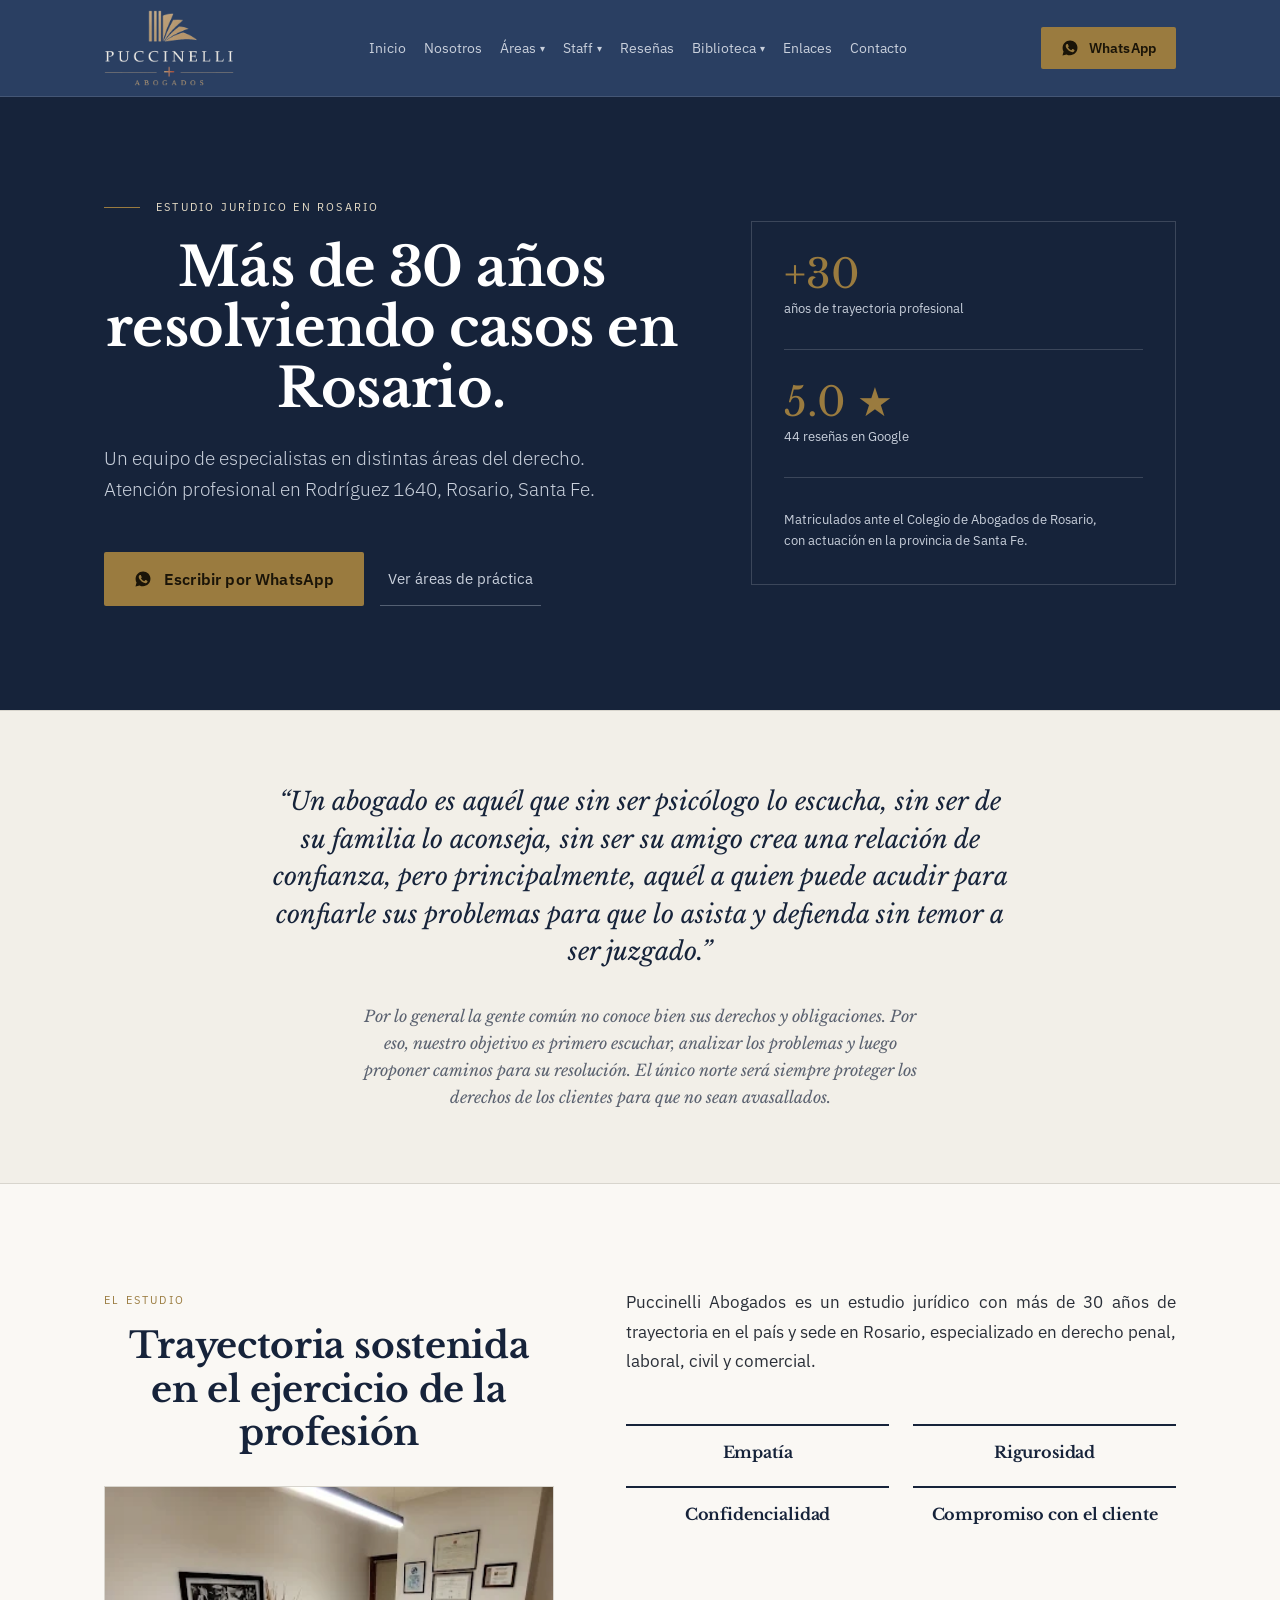
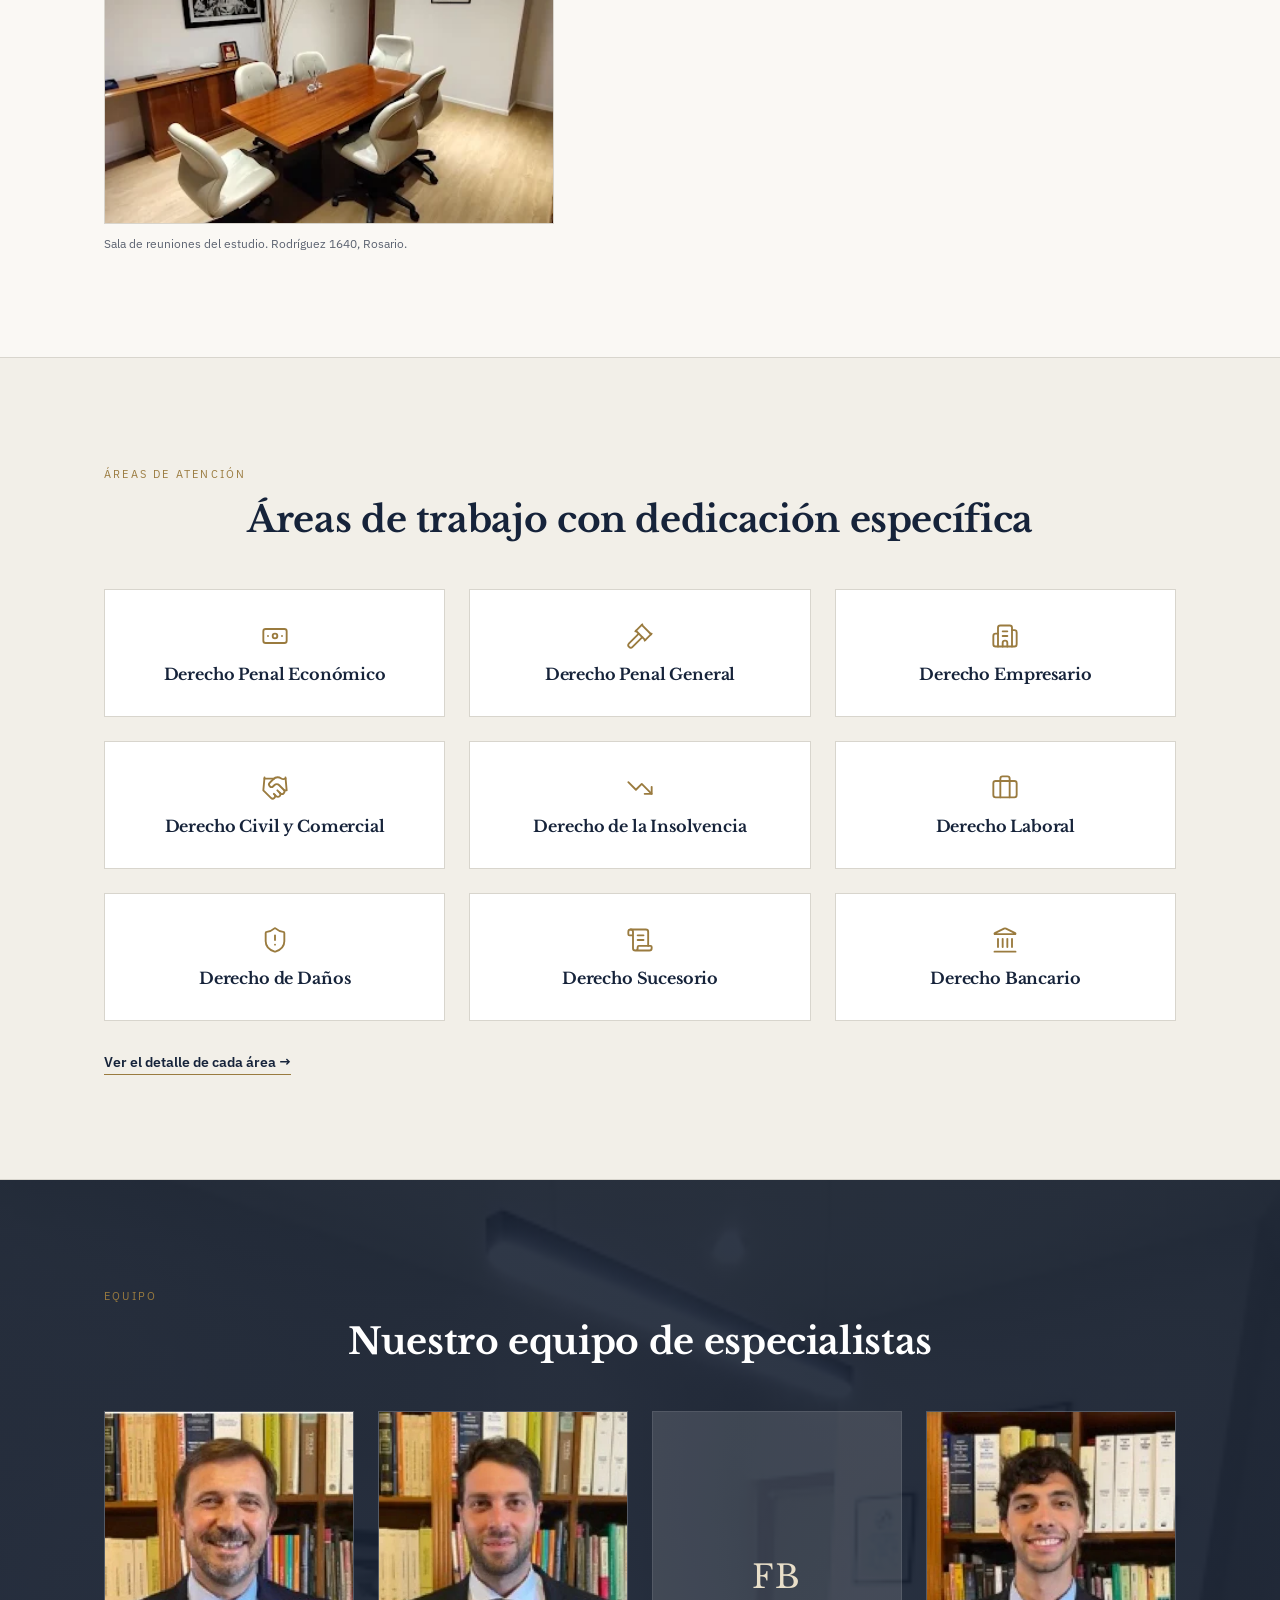
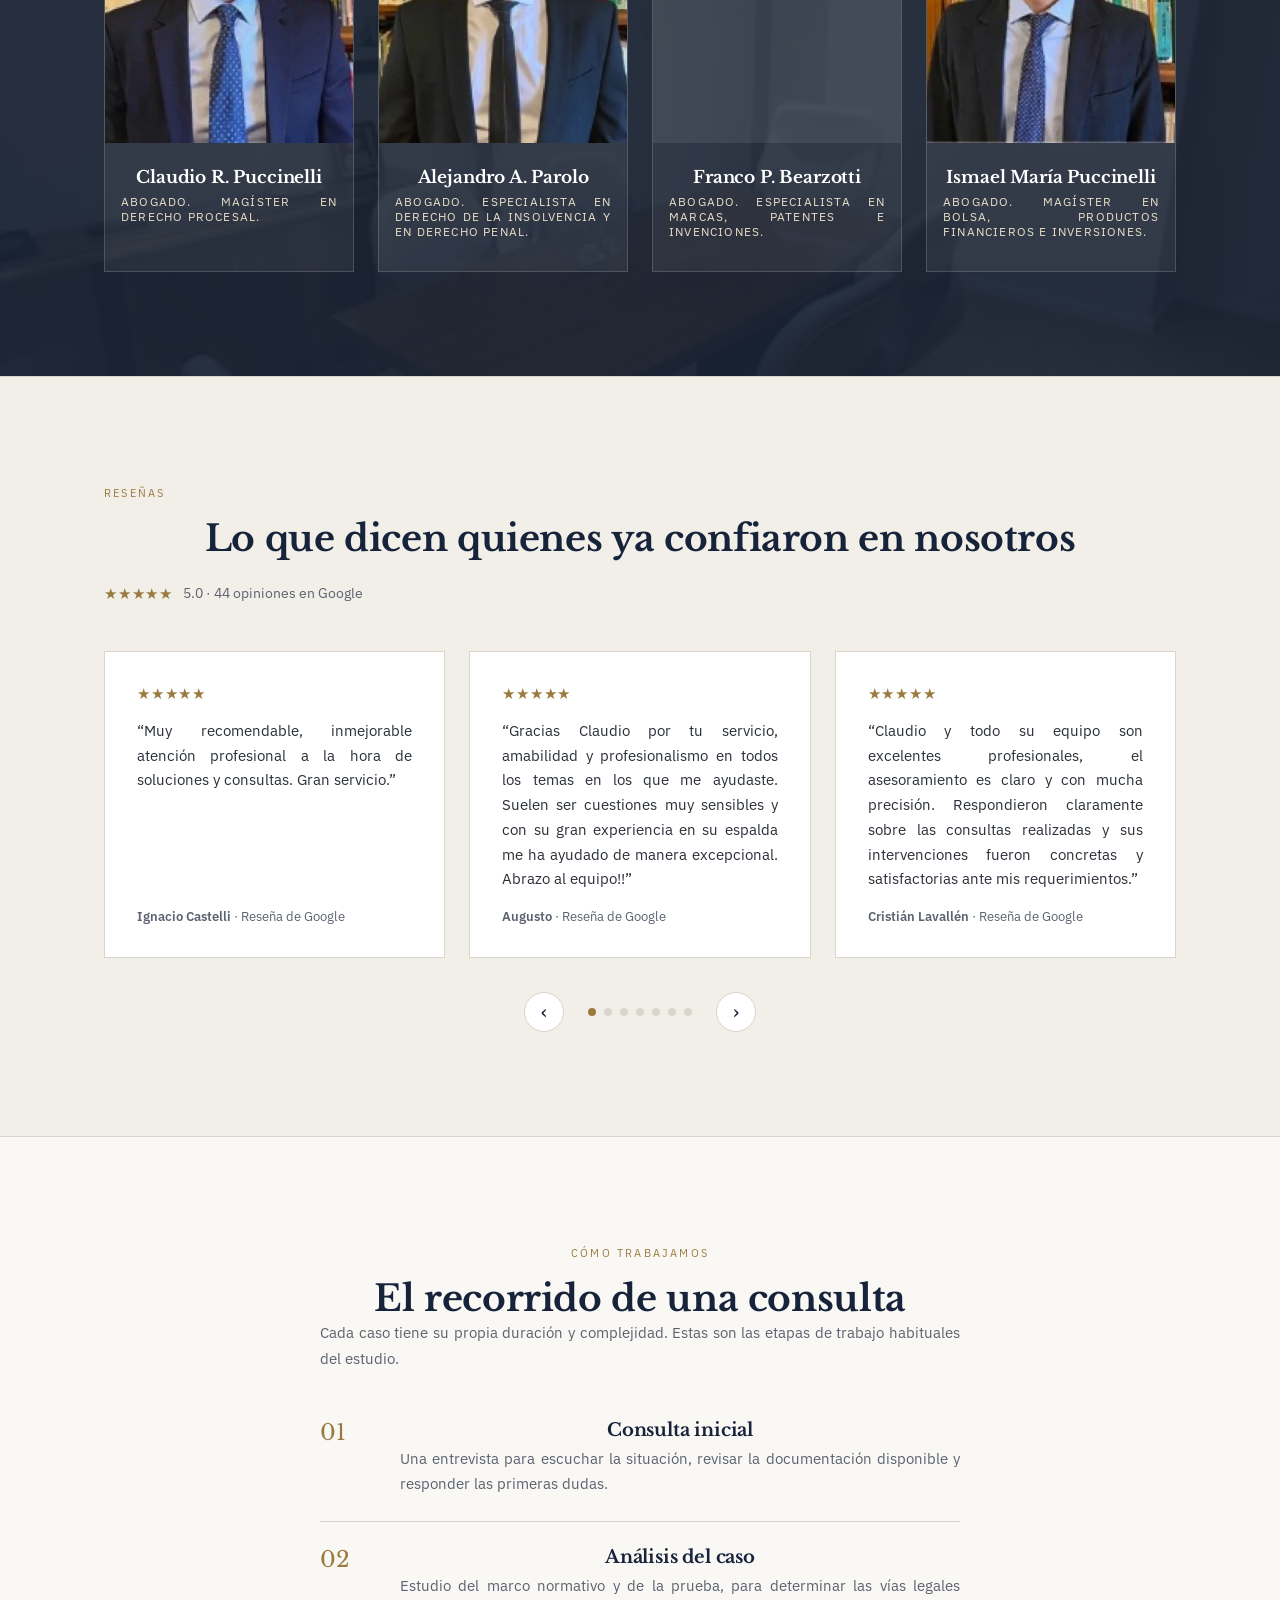
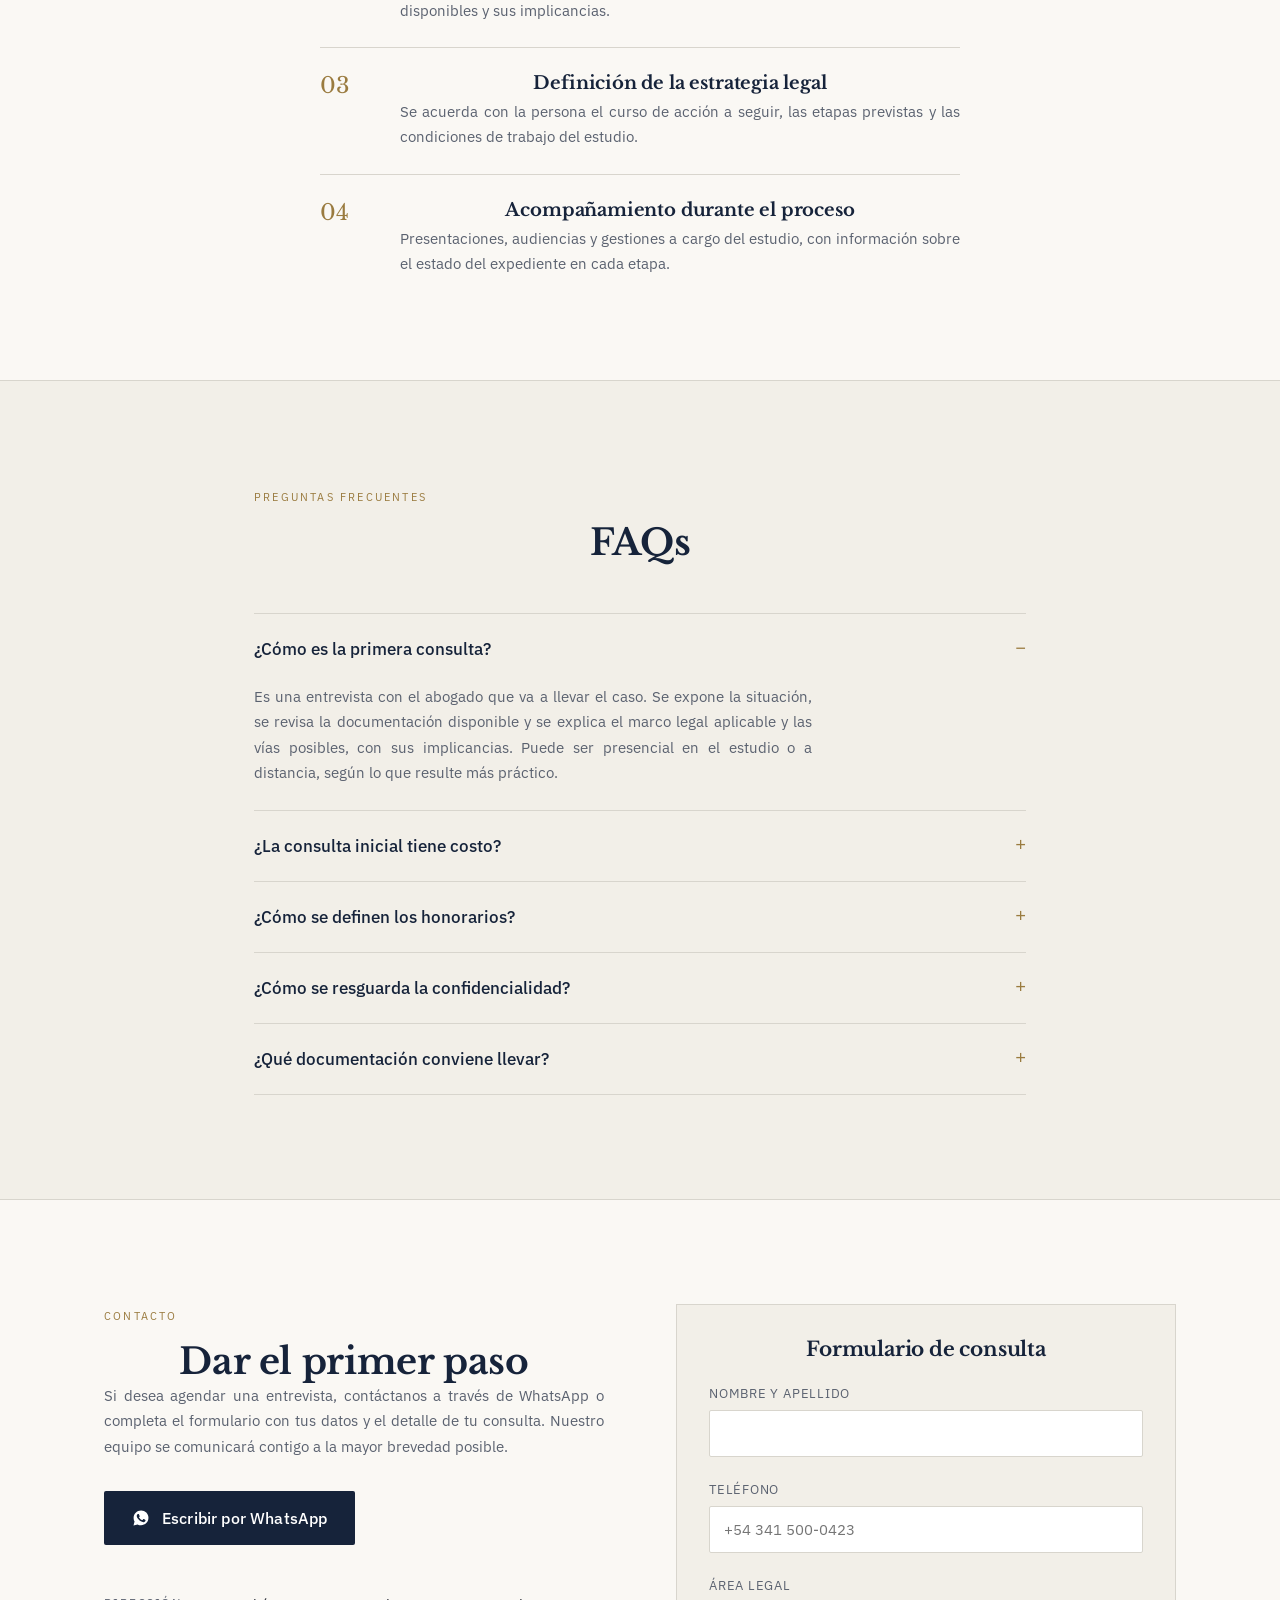
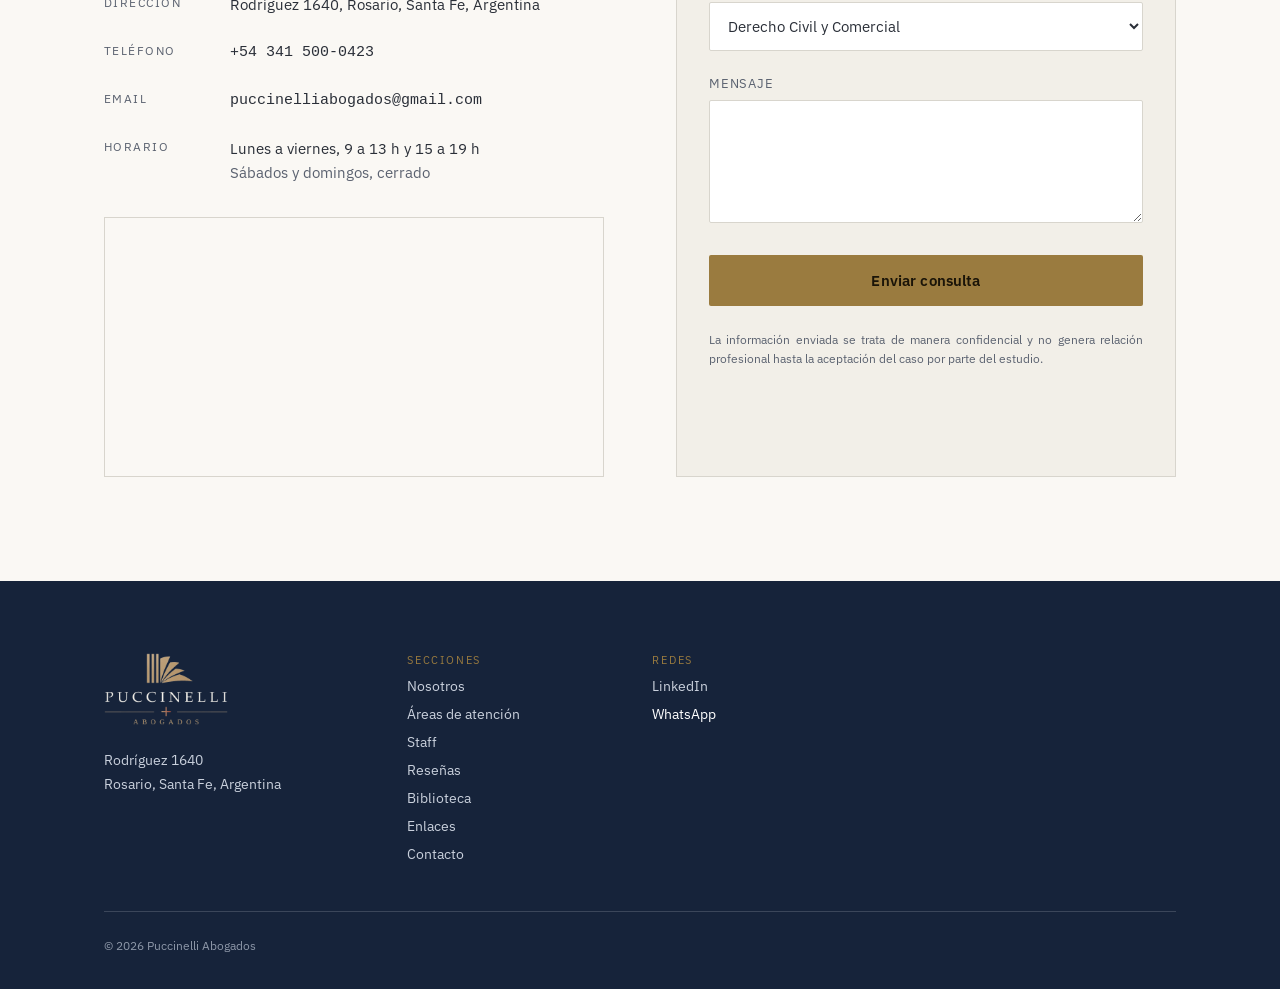
==== commit 49e5d197: "Corregir alineación de la sección Nosotros La columna derecha se estiraba a la altura de la imagen y" ====
--- a/index.html
+++ b/index.html
@@ -65,7 +65,7 @@
 <link rel="preconnect" href="https://fonts.googleapis.com">
 <link rel="preconnect" href="https://fonts.gstatic.com" crossorigin>
 <link href="https://fonts.googleapis.com/css2?family=Libre+Baskerville:ital,wght@0,400;0,700;1,400&family=IBM+Plex+Sans:wght@300;400;500;600&display=swap" rel="stylesheet">
-<link rel="stylesheet" href="assets/css/styles.css?v=25">
+<link rel="stylesheet" href="assets/css/styles.css?v=26">
 </head>
 <body>
 
@@ -571,6 +571,6 @@
   </div>
 </footer>
 
-<script src="assets/js/main.js?v=25"></script>
+<script src="assets/js/main.js?v=26"></script>
 </body>
 </html>
--- a/assets/css/styles.css
+++ b/assets/css/styles.css
@@ -238,7 +238,7 @@
 }
 
 /* Nosotros */
-.nosotros-grid { display: grid; grid-template-columns: 0.9fr 1.1fr; gap: var(--s-6); }
+.nosotros-grid { display: grid; grid-template-columns: 0.9fr 1.1fr; gap: var(--s-6); align-items: start; }
 .nosotros-img { margin-top: var(--s-4); width: 100%; aspect-ratio: 4/3; object-fit: cover; border: 1px solid var(--line); display: block; }
 .img-caption { margin-top: 10px; font-size: 12px; line-height: 1.6; color: var(--ink-soft); }
 .nosotros-copy { display: grid; gap: var(--s-4); }
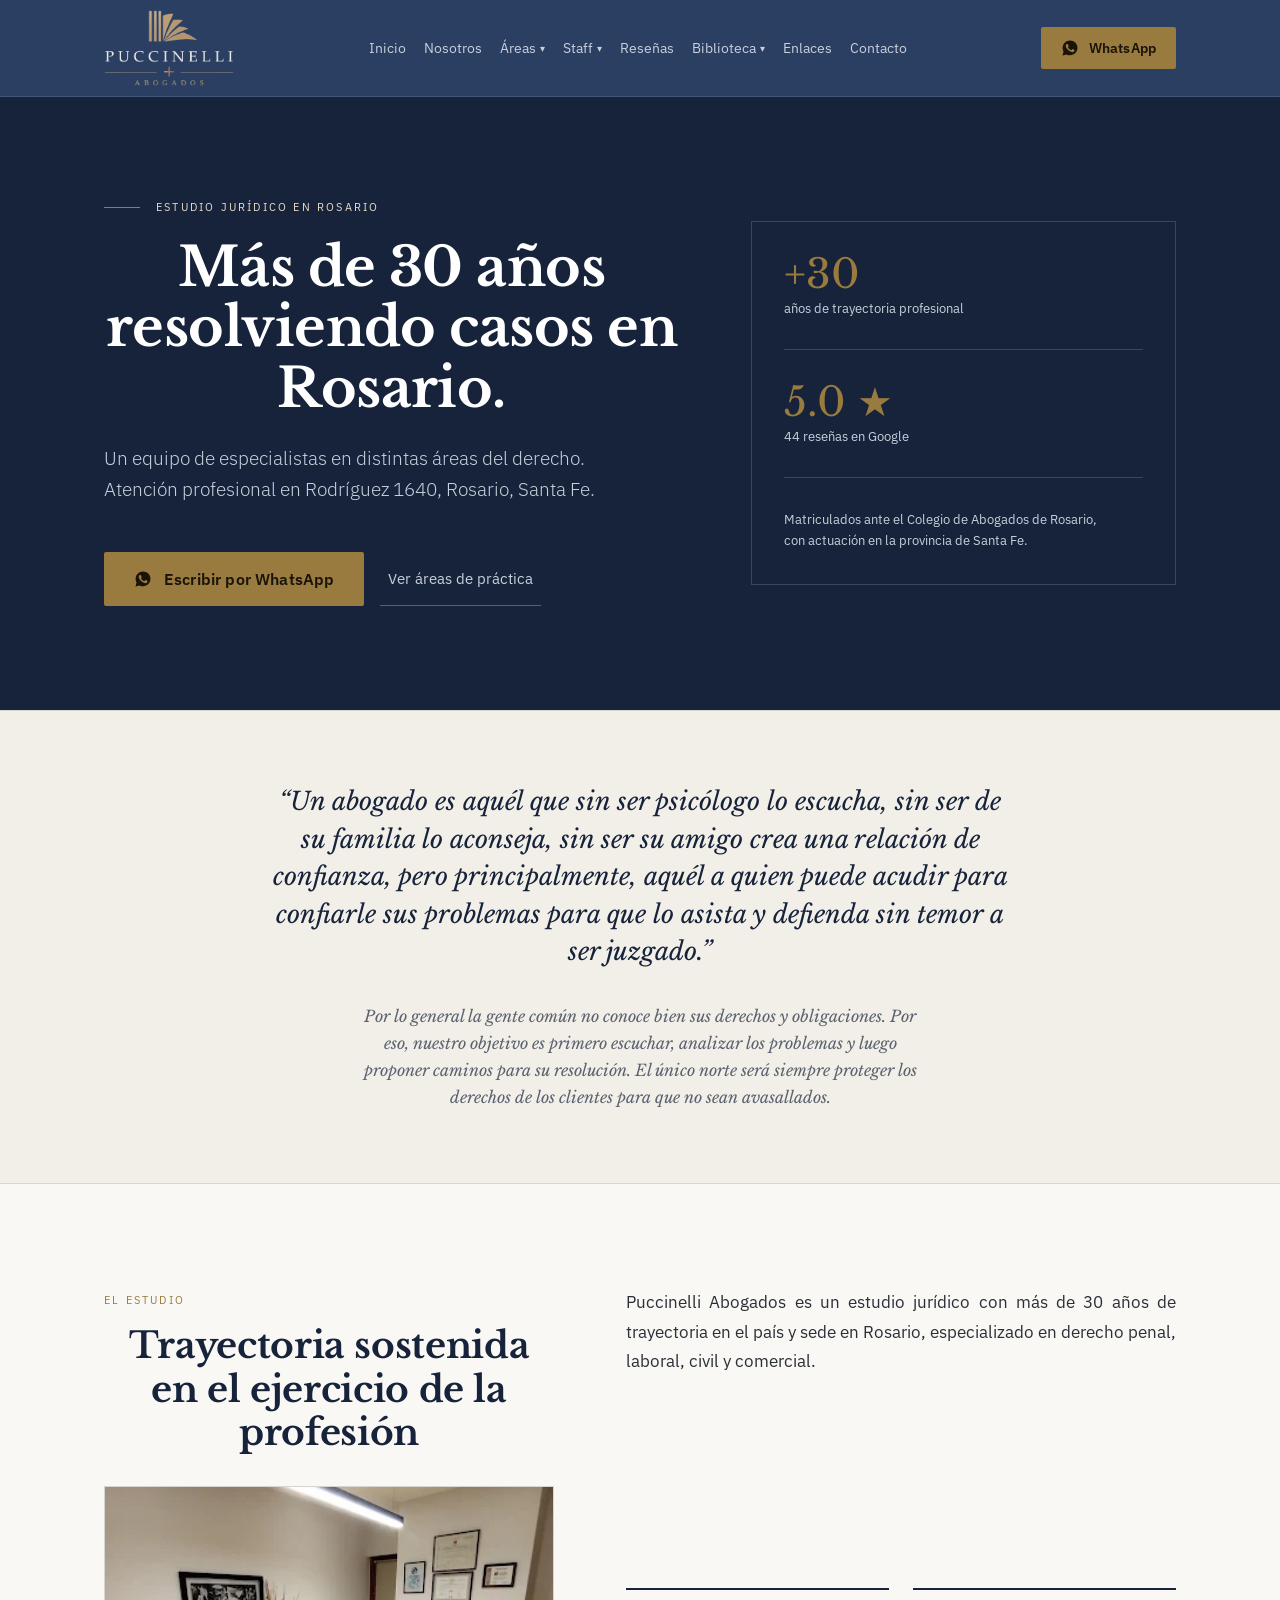
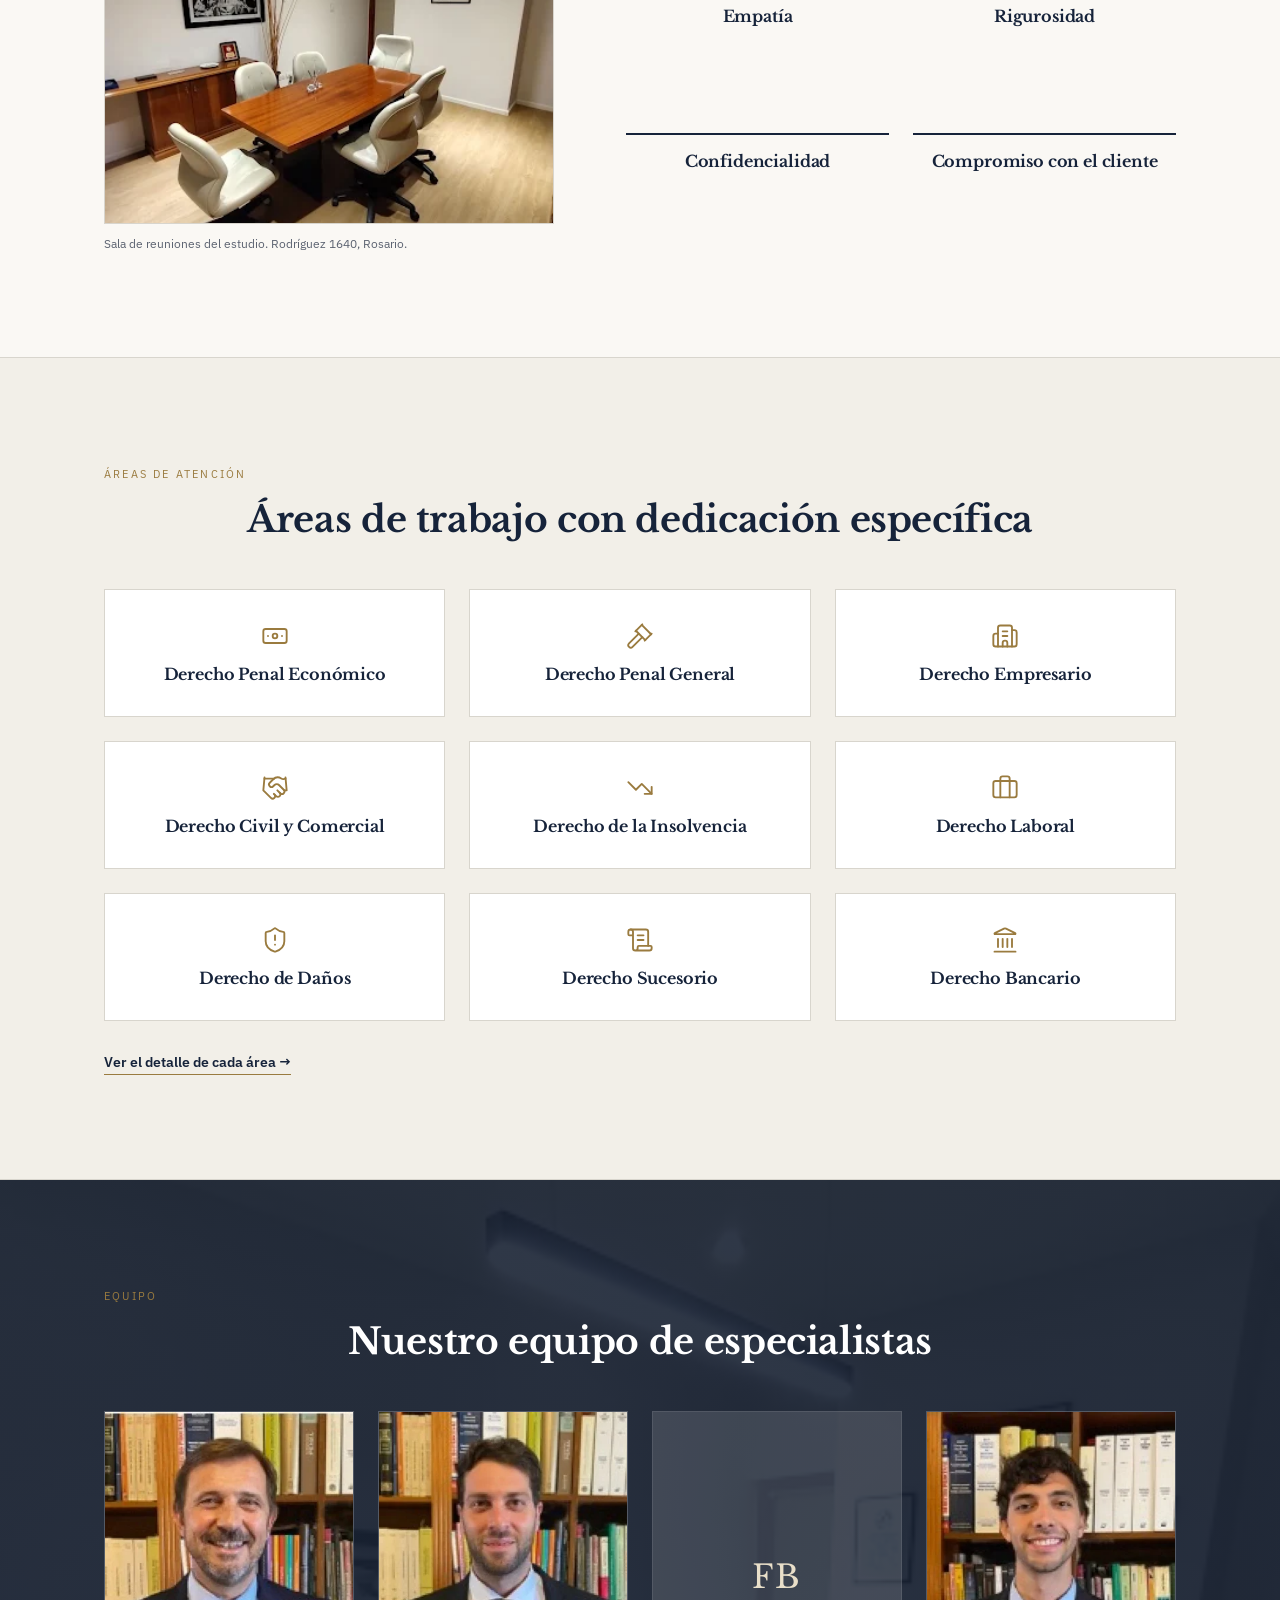
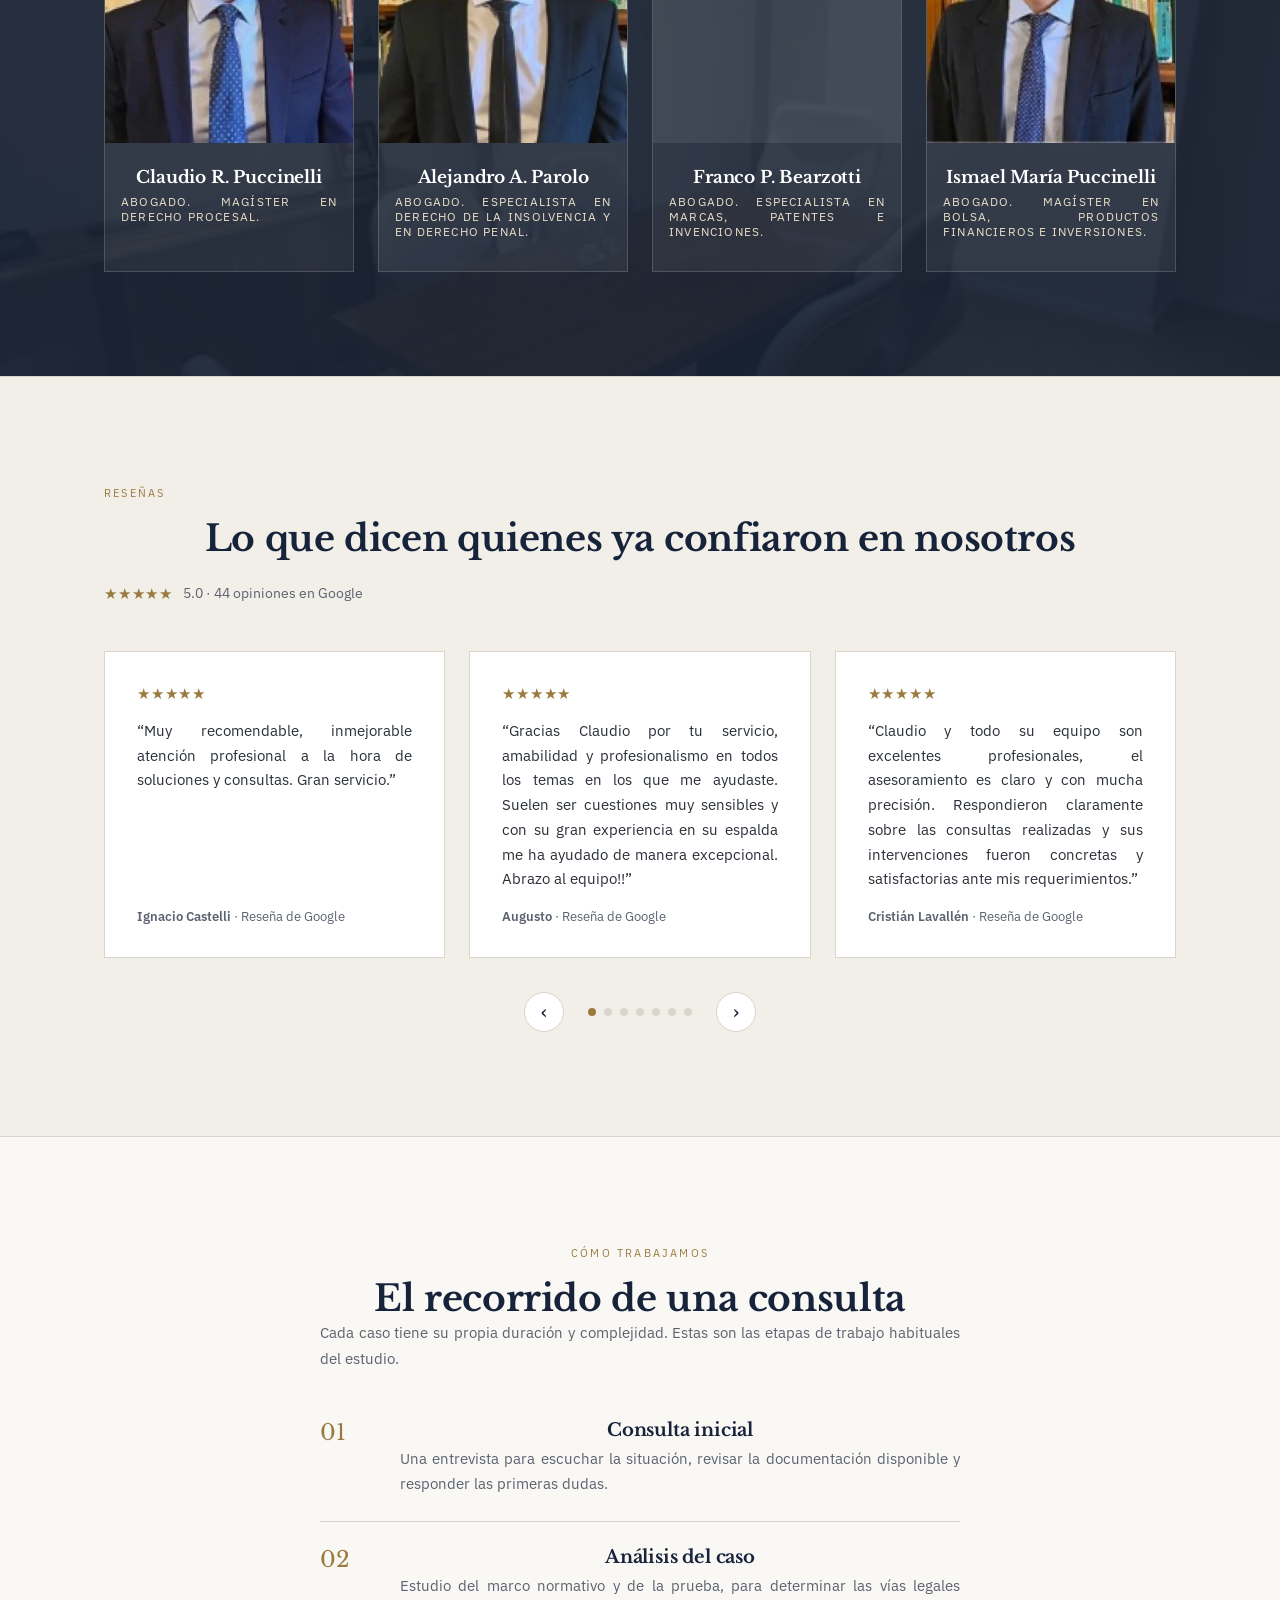
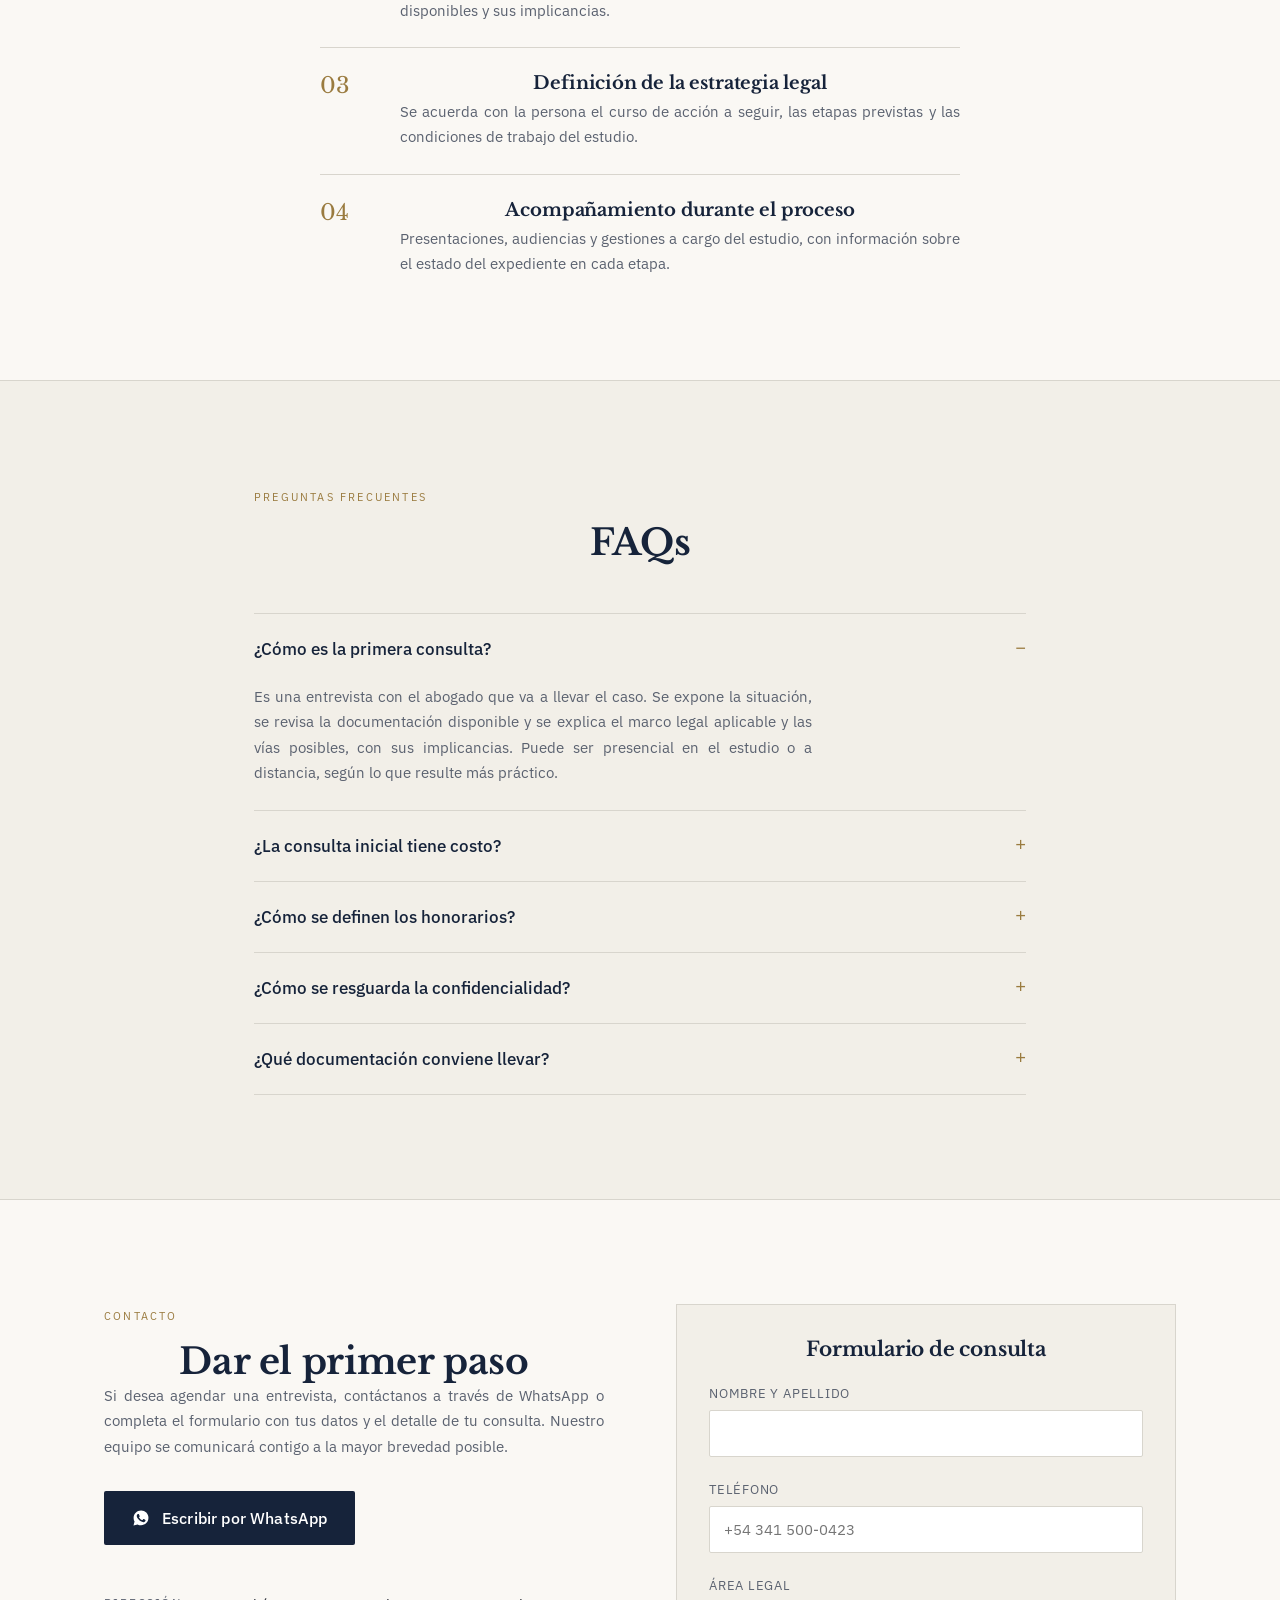
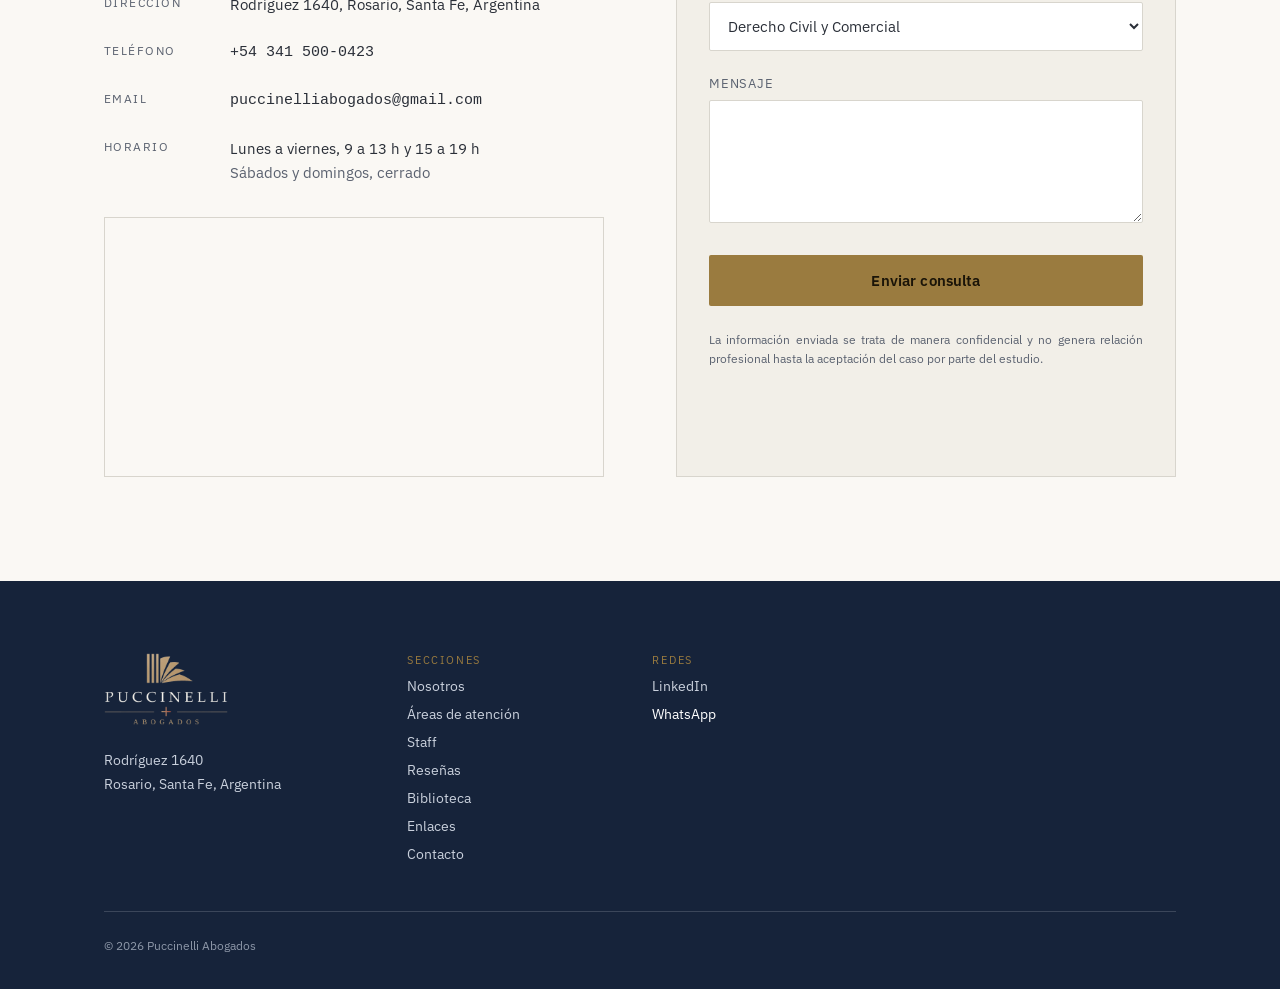
==== commit 2a0a3faf: "Revert "Corregir alineación de la sección Nosotros" This reverts commit 49e5d1974592feba1af0d98be388" ====
--- a/index.html
+++ b/index.html
@@ -65,7 +65,7 @@
 <link rel="preconnect" href="https://fonts.googleapis.com">
 <link rel="preconnect" href="https://fonts.gstatic.com" crossorigin>
 <link href="https://fonts.googleapis.com/css2?family=Libre+Baskerville:ital,wght@0,400;0,700;1,400&family=IBM+Plex+Sans:wght@300;400;500;600&display=swap" rel="stylesheet">
-<link rel="stylesheet" href="assets/css/styles.css?v=26">
+<link rel="stylesheet" href="assets/css/styles.css?v=25">
 </head>
 <body>
 
@@ -571,6 +571,6 @@
   </div>
 </footer>
 
-<script src="assets/js/main.js?v=26"></script>
+<script src="assets/js/main.js?v=25"></script>
 </body>
 </html>
--- a/assets/css/styles.css
+++ b/assets/css/styles.css
@@ -238,7 +238,7 @@
 }
 
 /* Nosotros */
-.nosotros-grid { display: grid; grid-template-columns: 0.9fr 1.1fr; gap: var(--s-6); align-items: start; }
+.nosotros-grid { display: grid; grid-template-columns: 0.9fr 1.1fr; gap: var(--s-6); }
 .nosotros-img { margin-top: var(--s-4); width: 100%; aspect-ratio: 4/3; object-fit: cover; border: 1px solid var(--line); display: block; }
 .img-caption { margin-top: 10px; font-size: 12px; line-height: 1.6; color: var(--ink-soft); }
 .nosotros-copy { display: grid; gap: var(--s-4); }
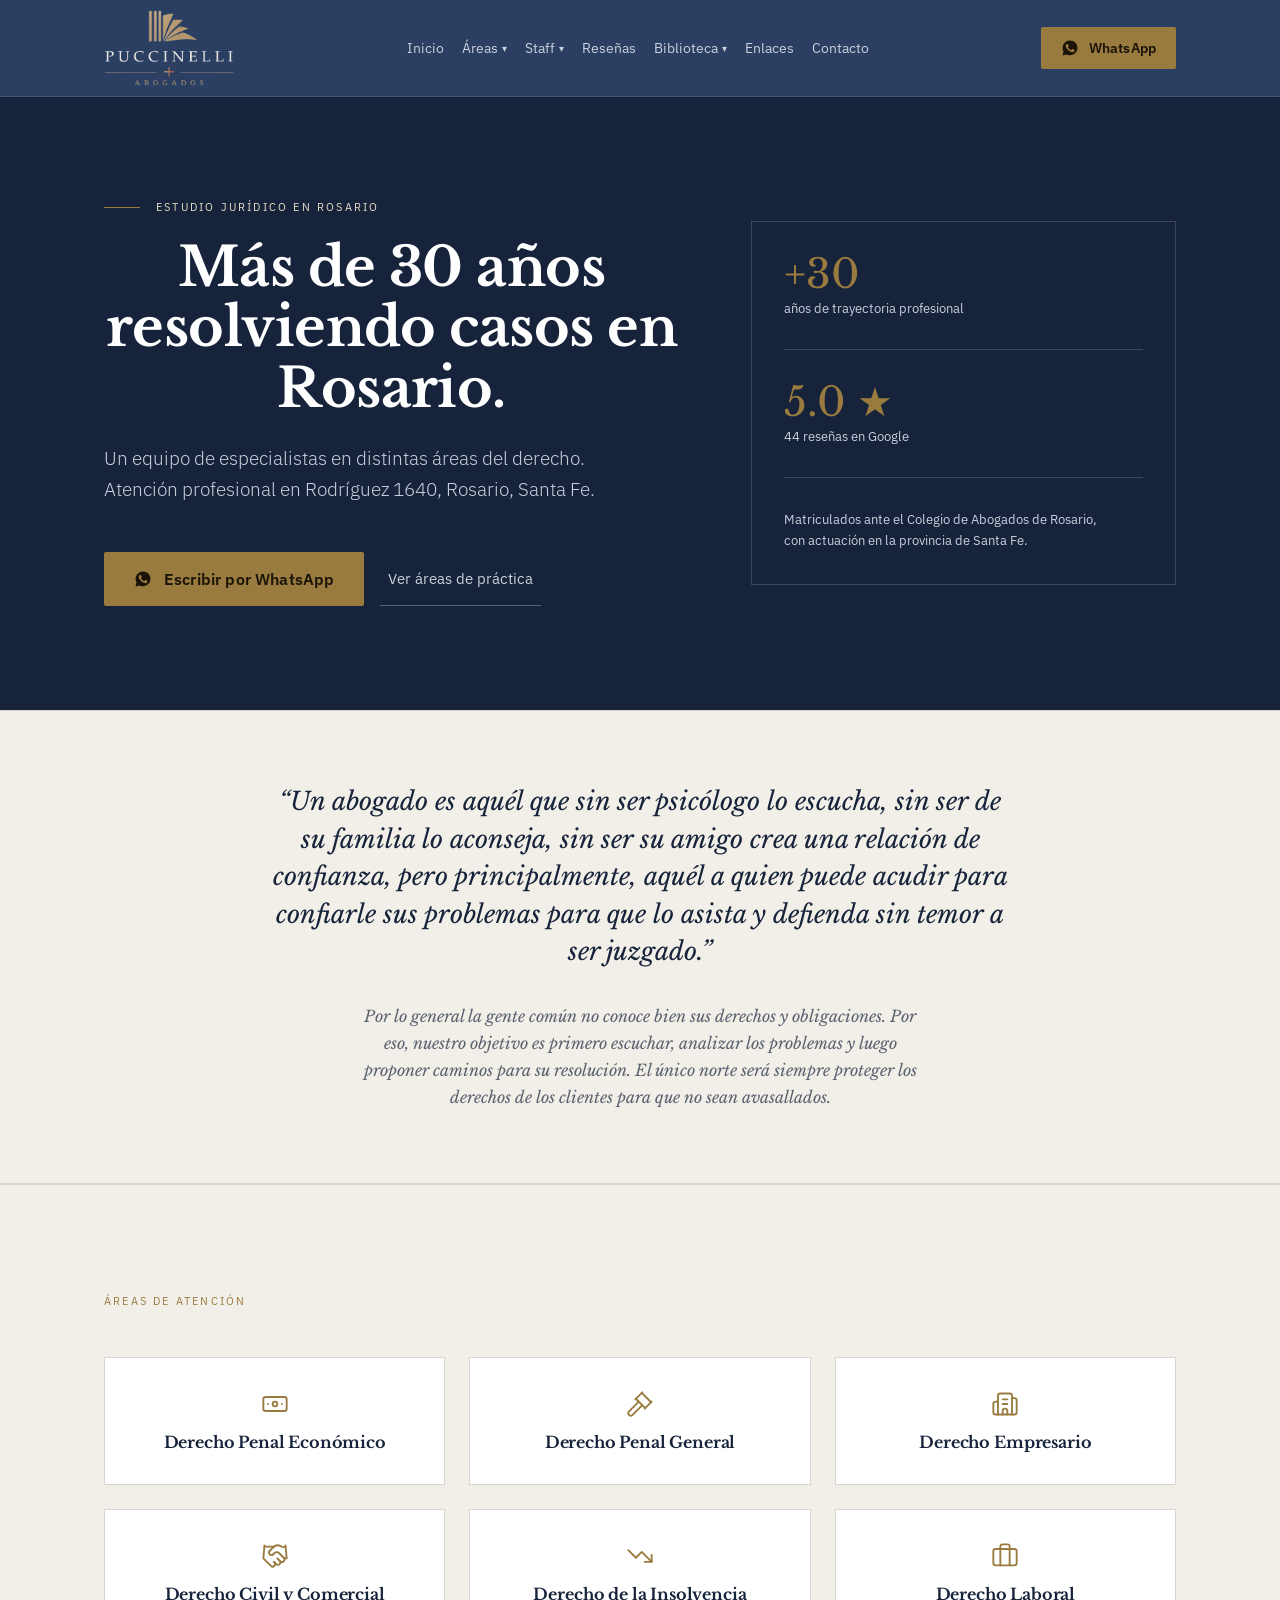
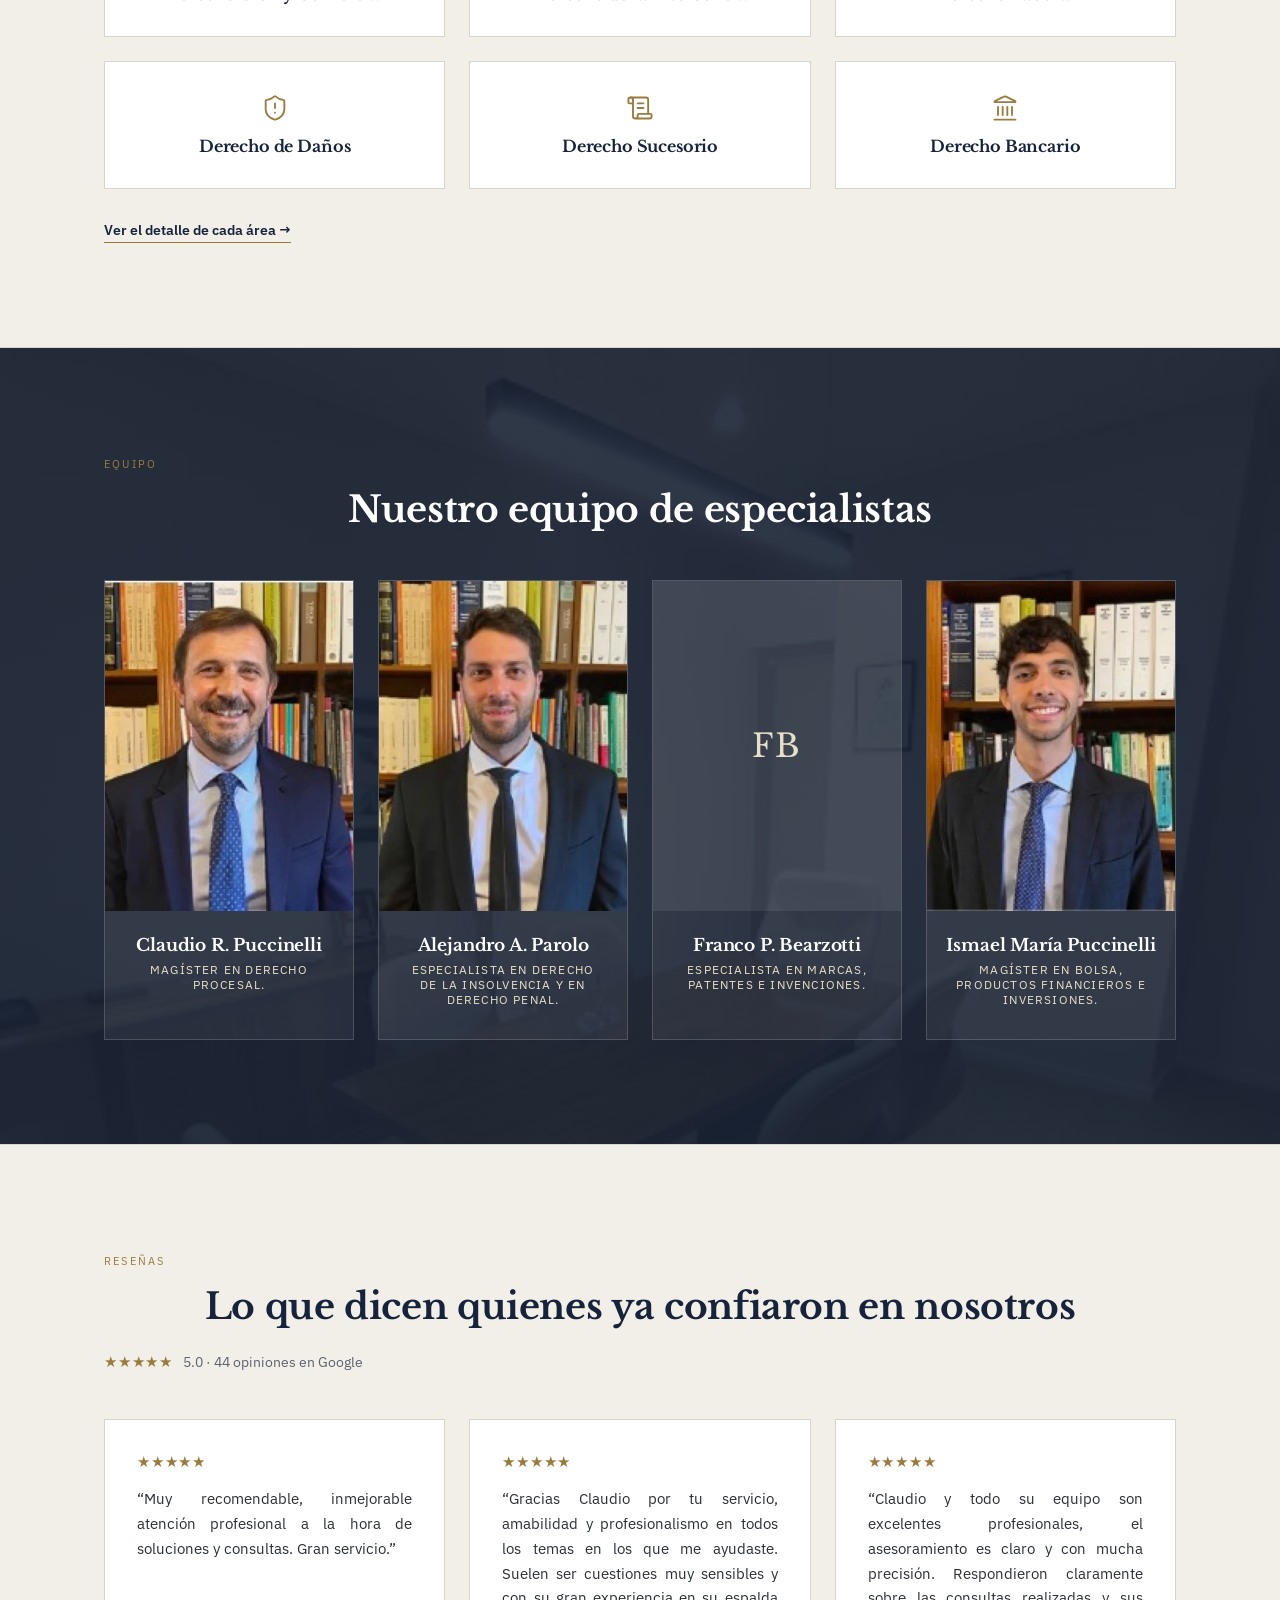
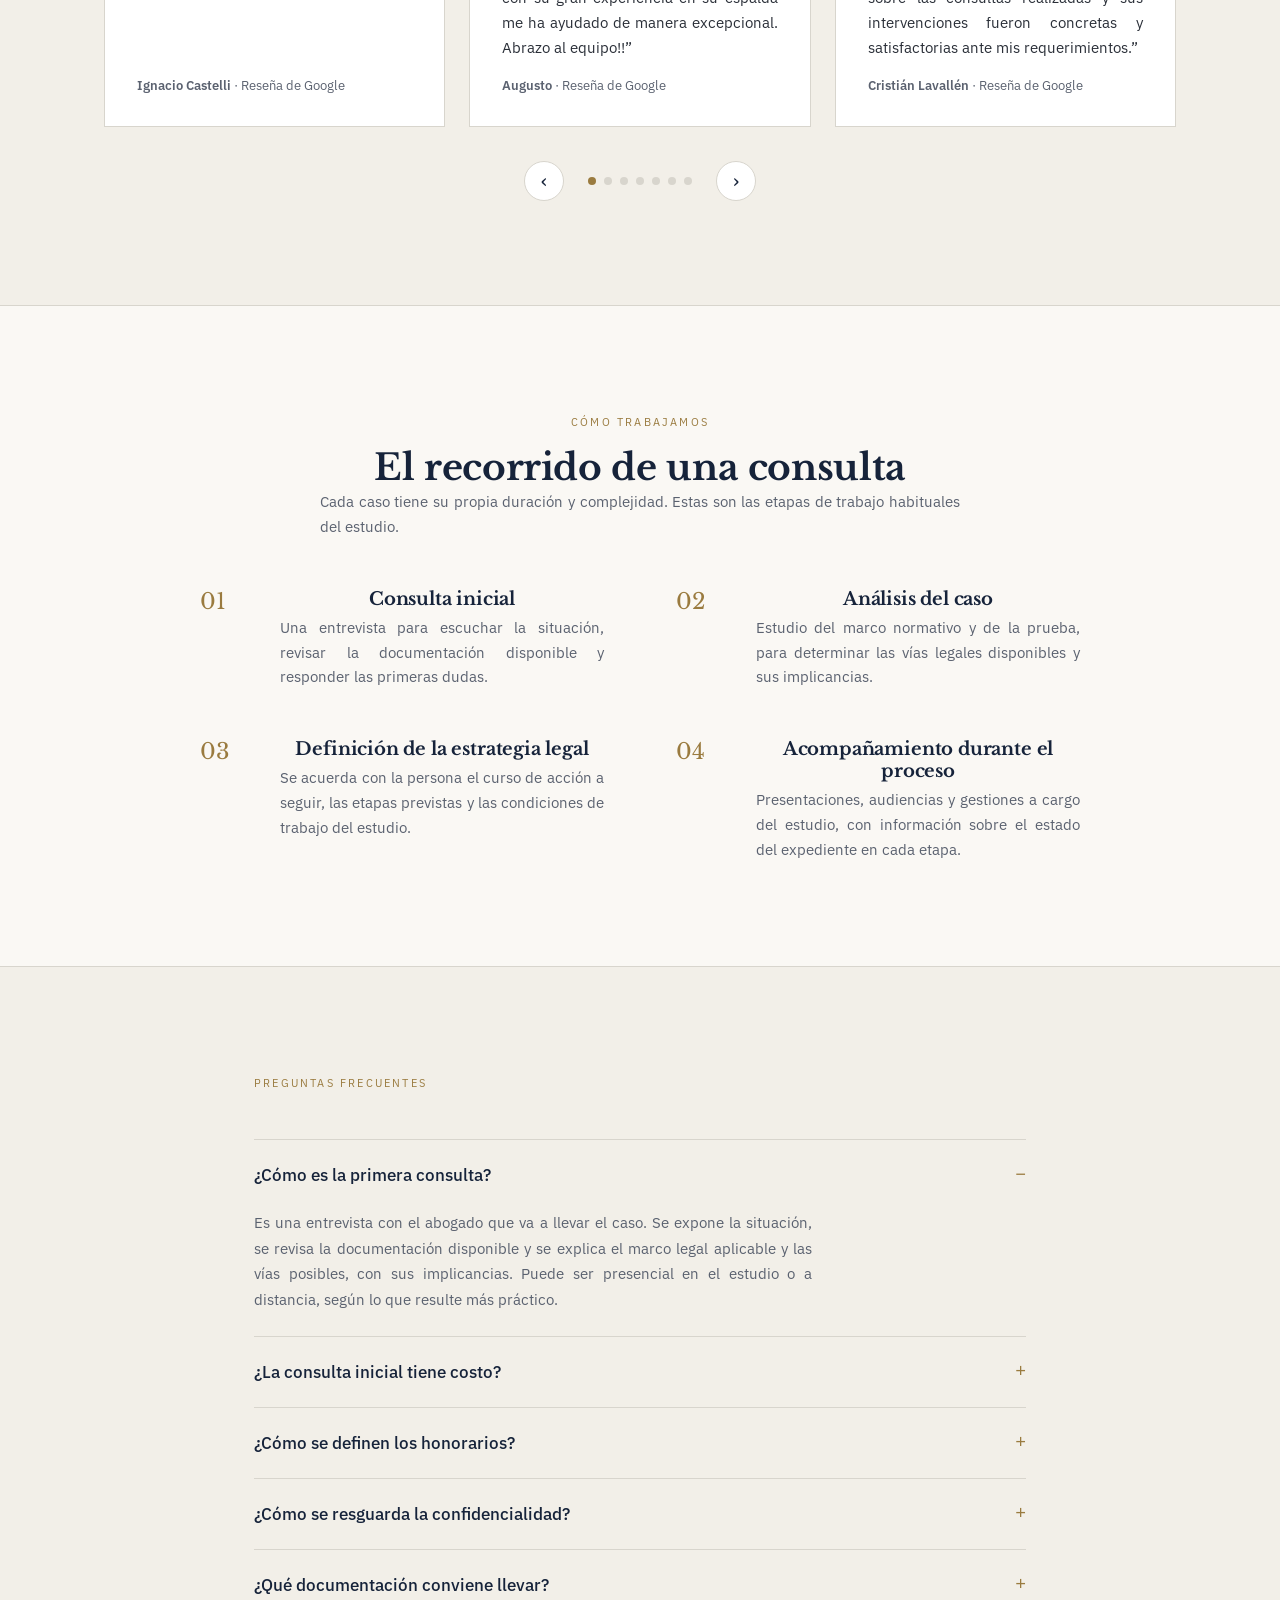
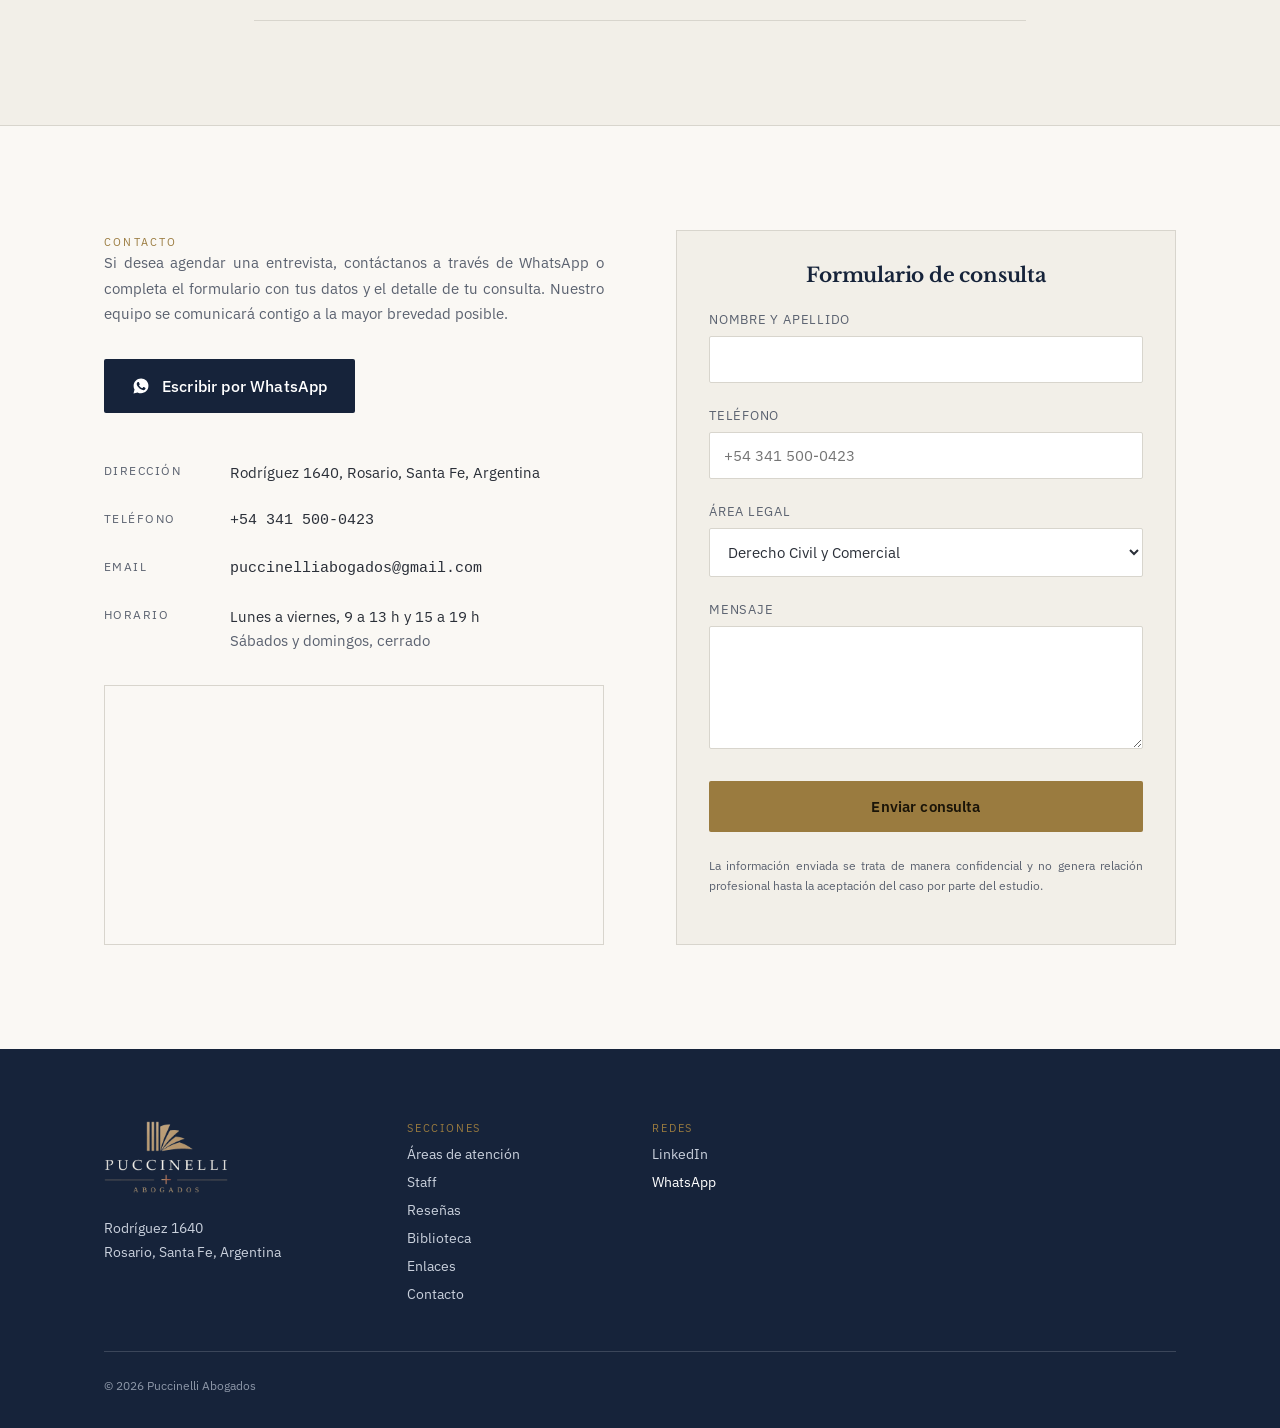
==== commit 0f6c47c8: "Simplificar Equipo, Proceso, FAQ, Contacto y eliminar Nosotros Sacar "Abogado." de los roles del equ" ====
--- a/index.html
+++ b/index.html
@@ -65,7 +65,7 @@
 <link rel="preconnect" href="https://fonts.googleapis.com">
 <link rel="preconnect" href="https://fonts.gstatic.com" crossorigin>
 <link href="https://fonts.googleapis.com/css2?family=Libre+Baskerville:ital,wght@0,400;0,700;1,400&family=IBM+Plex+Sans:wght@300;400;500;600&display=swap" rel="stylesheet">
-<link rel="stylesheet" href="assets/css/styles.css?v=25">
+<link rel="stylesheet" href="assets/css/styles.css?v=27">
 </head>
 <body>
 
@@ -77,7 +77,6 @@
 
     <nav class="nav-desktop">
       <a href="index.html">Inicio</a>
-      <a href="index.html#nosotros">Nosotros</a>
 
       <div class="nav-item">
         <button type="button" class="nav-toggle" aria-expanded="false" aria-haspopup="true">Áreas <span class="nav-caret" aria-hidden="true">▾</span></button>
@@ -133,7 +132,6 @@
 
   <nav class="nav-mobile" id="navMobile">
     <a href="index.html">Inicio</a>
-    <a href="index.html#nosotros">Nosotros</a>
 
     <div class="nav-item">
       <button type="button" class="nav-toggle" aria-expanded="false" aria-haspopup="true">Áreas <span class="nav-caret" aria-hidden="true">▾</span></button>
@@ -220,30 +218,9 @@
   </div>
 </section>
 
-<section id="nosotros" class="section">
-  <div class="wrap nosotros-grid">
-    <div>
-      <span class="kicker">El estudio</span>
-      <h2 class="h2">Trayectoria sostenida en el ejercicio de la profesión</h2>
-      <img src="assets/img/estudio-puccinelli.webp" alt="Sala de reuniones del estudio en Rodríguez 1640, Rosario" class="nosotros-img">
-      <p class="img-caption">Sala de reuniones del estudio. Rodríguez 1640, Rosario.</p>
-    </div>
-    <div class="nosotros-copy">
-      <p class="lead">Puccinelli Abogados es un estudio jurídico con más de 30 años de trayectoria en el país y sede en Rosario, especializado en derecho penal, laboral, civil y comercial.</p>
-      <div class="values-grid">
-        <div class="value"><h3>Empatía</h3></div>
-        <div class="value"><h3>Rigurosidad</h3></div>
-        <div class="value"><h3>Confidencialidad</h3></div>
-        <div class="value"><h3>Compromiso con el cliente</h3></div>
-      </div>
-    </div>
-  </div>
-</section>
-
 <section id="areas" class="section section-alt">
   <div class="wrap">
     <span class="kicker">Áreas de atención</span>
-    <h2 class="h2 h2-narrow">Áreas de trabajo con dedicación específica</h2>
     <div class="areas-grid">
       <a class="area-card area-card--compact" href="areas.html#area-penal-economico">
         <svg class="area-icon" viewBox="0 0 24 24" fill="none" stroke="currentColor" stroke-width="1.6" stroke-linecap="round" stroke-linejoin="round" aria-hidden="true"><rect width="20" height="12" x="2" y="6" rx="2" /><circle cx="12" cy="12" r="2" /><path d="M6 12h.01M18 12h.01" /></svg>
@@ -297,28 +274,28 @@
         <img src="assets/img/claudio-puccinelli.webp" alt="Claudio R. Puccinelli, director del estudio" class="team-photo">
         <div class="team-member-body">
           <h3>Claudio R. Puccinelli</h3>
-          <p class="team-role">Abogado. Magíster en Derecho Procesal.</p>
+          <p class="team-role">Magíster en Derecho Procesal.</p>
         </div>
       </article>
       <article class="team-member" id="staff-parolo">
         <img src="assets/img/alejandro-parolo.webp" alt="Alejandro A. Parolo" class="team-photo">
         <div class="team-member-body">
           <h3>Alejandro A. Parolo</h3>
-          <p class="team-role">Abogado. Especialista en Derecho de la Insolvencia y en Derecho Penal.</p>
+          <p class="team-role">Especialista en Derecho de la Insolvencia y en Derecho Penal.</p>
         </div>
       </article>
       <article class="team-member" id="staff-bearzotti">
         <div class="team-avatar" aria-hidden="true">FB</div>
         <div class="team-member-body">
           <h3>Franco P. Bearzotti</h3>
-          <p class="team-role">Abogado. Especialista en Marcas, Patentes e Invenciones.</p>
+          <p class="team-role">Especialista en Marcas, Patentes e Invenciones.</p>
         </div>
       </article>
       <article class="team-member" id="staff-ismael">
         <img src="assets/img/ismael-puccinelli.webp" alt="Ismael María Puccinelli" class="team-photo">
         <div class="team-member-body">
           <h3>Ismael María Puccinelli</h3>
-          <p class="team-role">Abogado. Magíster en Bolsa, Productos Financieros e Inversiones.</p>
+          <p class="team-role">Magíster en Bolsa, Productos Financieros e Inversiones.</p>
         </div>
       </article>
     </div>
@@ -421,7 +398,6 @@
 <section class="section section-alt">
   <div class="wrap faq-wrap">
     <span class="kicker">Preguntas frecuentes</span>
-    <h2 class="h2">FAQs</h2>
     <div class="faq-list" id="faqList">
       <div class="faq-item">
         <button class="faq-question" aria-expanded="true">
@@ -466,7 +442,6 @@
   <div class="wrap contacto-grid">
     <div>
       <span class="kicker">Contacto</span>
-      <h2 class="h2">Dar el primer paso</h2>
       <p class="body-soft">Si desea agendar una entrevista, contáctanos a través de WhatsApp o completa el formulario con tus datos y el detalle de tu consulta. Nuestro equipo se comunicará contigo a la mayor brevedad posible.</p>
 
       <a href="https://wa.me/5493415000423" target="_blank" rel="noopener" class="btn btn-primary btn-lg">
@@ -551,7 +526,6 @@
       </div>
       <div class="footer-col">
         <span class="footer-heading">Secciones</span>
-        <a href="index.html#nosotros">Nosotros</a>
         <a href="areas.html">Áreas de atención</a>
         <a href="index.html#equipo">Staff</a>
         <a href="index.html#testimonios">Reseñas</a>
@@ -571,6 +545,6 @@
   </div>
 </footer>
 
-<script src="assets/js/main.js?v=25"></script>
+<script src="assets/js/main.js?v=27"></script>
 </body>
 </html>
--- a/assets/css/styles.css
+++ b/assets/css/styles.css
@@ -237,16 +237,6 @@
   color: var(--ink-soft);
 }
 
-/* Nosotros */
-.nosotros-grid { display: grid; grid-template-columns: 0.9fr 1.1fr; gap: var(--s-6); }
-.nosotros-img { margin-top: var(--s-4); width: 100%; aspect-ratio: 4/3; object-fit: cover; border: 1px solid var(--line); display: block; }
-.img-caption { margin-top: 10px; font-size: 12px; line-height: 1.6; color: var(--ink-soft); }
-.nosotros-copy { display: grid; gap: var(--s-4); }
-.lead { font-size: 17px; line-height: 1.72; color: var(--ink); }
-.values-grid { display: grid; grid-template-columns: repeat(auto-fit, minmax(200px, 1fr)); gap: var(--s-3); margin-top: var(--s-2); }
-.value { border-top: 2px solid var(--navy); padding-top: var(--s-2); }
-.value h3 { font-size: 16px; }
-
 /* Areas */
 .areas-grid { margin-top: var(--s-5); display: grid; grid-template-columns: repeat(auto-fit, minmax(280px, 1fr)); gap: var(--s-3); }
 .area-card { background: var(--white); border: 1px solid var(--line); padding: var(--s-4); display: flex; flex-direction: column; gap: var(--s-2); }
@@ -320,7 +310,7 @@
 }
 .team-member-body { padding: var(--s-3) var(--s-2) var(--s-4); }
 .team-member h3 { font-size: 17px; color: var(--white); }
-.team-role { margin-top: 6px; font-size: 12px; letter-spacing: 0.1em; text-transform: uppercase; color: var(--accent-soft); }
+.team-role { margin-top: 6px; font-size: 12px; letter-spacing: 0.1em; text-transform: uppercase; text-align: center; color: var(--accent-soft); }
 
 /* Testimonios */
 .rating-badge { margin-top: var(--s-3); display: inline-flex; align-items: center; gap: 10px; font-size: 14px; color: var(--ink-soft); }
@@ -375,9 +365,9 @@
 /* Proceso */
 .proceso-grid { display: flex; flex-direction: column; align-items: center; gap: var(--s-5); }
 .proceso-intro { max-width: 640px; text-align: center; }
-.proceso-list { width: 100%; max-width: 640px; margin: 0 auto; padding: 0; display: grid; gap: var(--s-3); text-align: left; }
-.proceso-list li { display: grid; grid-template-columns: 56px 1fr; gap: var(--s-3); border-bottom: 1px solid var(--line); padding-bottom: var(--s-3); }
-.proceso-list li:last-child { border-bottom: 0; padding-bottom: 0; }
+.proceso-list { width: 100%; max-width: 880px; margin: 0 auto; padding: 0; display: grid; grid-template-columns: repeat(2, 1fr); gap: var(--s-5) var(--s-6); text-align: left; }
+@media (max-width: 720px) { .proceso-list { grid-template-columns: 1fr; gap: var(--s-3); } }
+.proceso-list li { display: grid; grid-template-columns: 56px 1fr; gap: var(--s-3); }
 .proceso-num { font-family: var(--font-display); font-size: 22px; color: var(--accent); }
 .proceso-list h3 { font-size: 18px; }
 .proceso-list p { margin-top: 6px; font-size: 15px; line-height: 1.65; color: var(--ink-soft); }
@@ -497,7 +487,6 @@
   .nav-desktop { display: none; }
   .menu-toggle { display: flex; }
   .hero-grid,
-  .nosotros-grid,
   .contacto-grid,
   .footer-grid {
     grid-template-columns: 1fr;
@@ -508,8 +497,7 @@
    its minimum track size once gaps are accounted for — force a single
    column so cards never get pushed wider than the viewport. */
 @media (max-width: 480px) {
-  .areas-grid,
-  .values-grid {
+  .areas-grid {
     grid-template-columns: 1fr;
   }
 }
